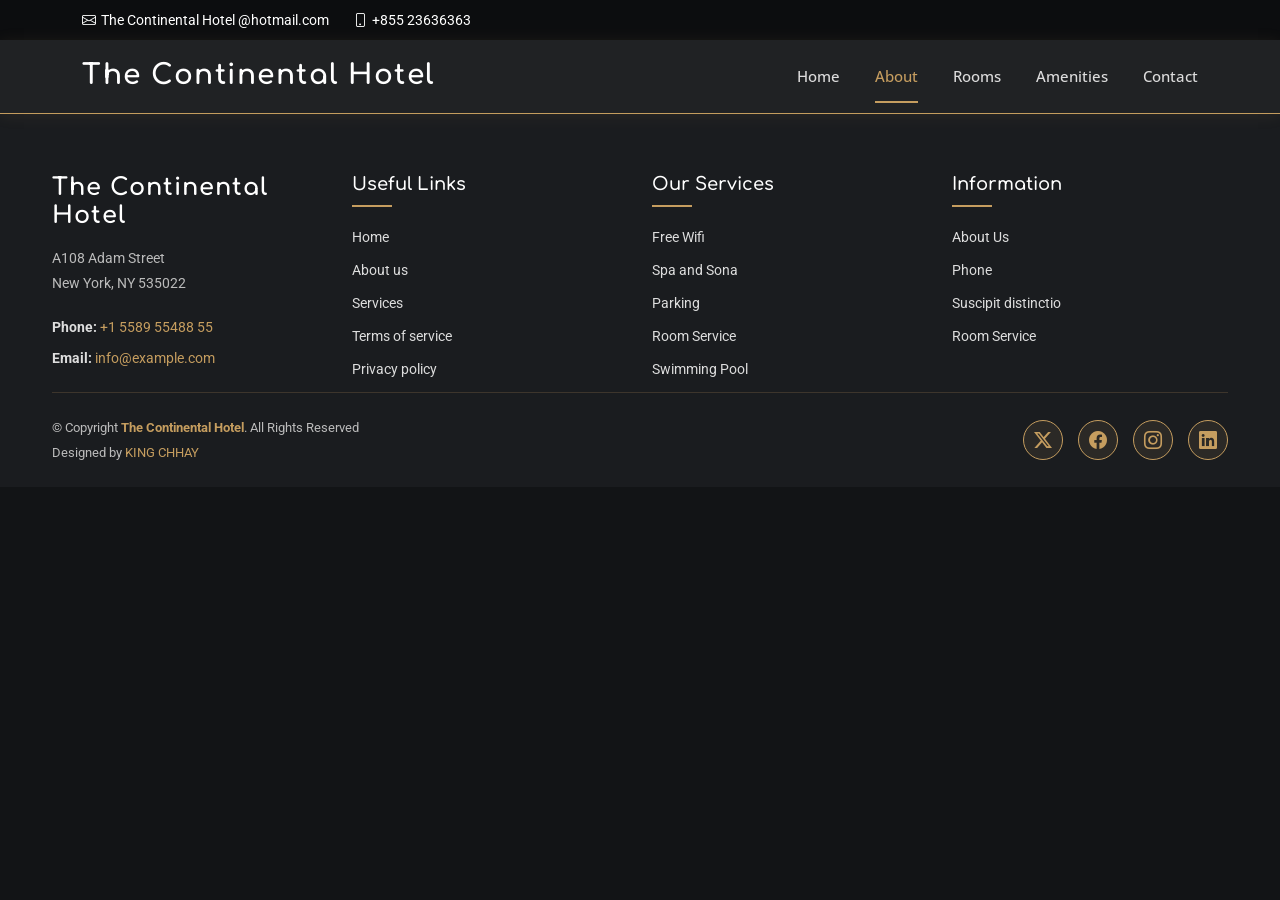
==== pages/About.html @ 171c1ce3 "Merge pull request #5 from MenghongLy/menghong homepage" ====
<!DOCTYPE html>
<html lang="en">
<head>
    <meta charset="UTF-8">
    <meta name="viewport" content="width=device-width, initial-scale=1.0">
    <title>About Us</title>
    <link rel="stylesheet" href="../assets/css/style.css">
    <link rel="stylesheet" href="../assets/bootstrap/css/bootstrap.css">
    <link rel="stylesheet" href="assets/bootstrap/css/bootstrap.css">
    <link rel="stylesheet" href="../assets/css/navbar.css">
    <link rel="stylesheet" href="https://cdn.jsdelivr.net/npm/bootstrap-icons@1.11.0/font/bootstrap-icons.css">
    <link rel="stylesheet" href="chrome-extension://b9320cb4-3119-4d77-bf0e-43c41239dc2c/app/content-style.css">
    <link href="assets/img/apple-touch-icon.png" rel="apple-touch-icon">
    <link href="https://fonts.googleapis.com" rel="preconnect">
    <link href="https://fonts.gstatic.com" rel="preconnect" crossorigin="">
    <link href="https://fonts.googleapis.com/css2?family=Roboto:ital,wght@0,100;0,300;0,400;0,500;0,700;0,900;1,100;1,300;1,400;1,500;1,700;1,900&amp;family=Open+Sans:ital,wght@0,300;0,400;0,500;0,600;0,700;0,800;1,300;1,400;1,500;1,600;1,700;1,800&amp;family=Comfortaa:wght@300;400;500;600;700&amp;display=swap" rel="stylesheet">
</head>
</head>
<header id="header" class="header sticky-top">

    <div class="topbar d-flex align-items-center dark-background">
      <div class="container d-flex justify-content-center justify-content-md-between">
        <div class="contact-info d-flex align-items-center">
          <i class="bi bi-envelope d-flex align-items-center"><a href="mailto:contact@example.com">The Continental Hotel @hotmail.com</a></i>
          <i class="bi bi-phone d-flex align-items-center ms-4"><span>+855 23636363</span></i>
        </div>
      </div>
    </div>
    <div class="branding d-flex align-items-cente">
      <div class="container position-relative d-flex align-items-center justify-content-between">
        <a href="../index.html" class="logo d-flex align-items-center">
          <h1 class="sitename">The Continental Hotel</h1>
        </a>

        <nav id="navmenu" class="navmenu">
          <ul>
            <li><a href="../index.html">Home</a></li>
            <li><a href="about.html"class="active">About</a></li>
            <li><a href="rooms.html">Rooms</a></li>
            <li><a href="Amentites.html">Amenities</a></li>
            <li><a href="contact.html">Contact</a></li>
          </ul>
          <i class="mobile-nav-toggle d-xl-none bi bi-list"></i>
        </nav>

      </div>

    </div>

  </header>
<body>
 
</body>
 <footer class="footer">
    <div class="container">
      <div class="row g-4">
        <!-- Company Info -->
        <div class="col-12 col-md-6 col-lg-3 footer-section footer-about">
          <h3 class="footer-logo">The Continental Hotel</h3>
          <p class="footer-address">A108 Adam Street<br>New York, NY 535022</p>
          <div class="footer-contact">
            <p><strong>Phone:</strong> <a href="tel:+15589554888">+1 5589 55488 55</a></p>
            <p><strong>Email:</strong> <a href="mailto:info@example.com">info@example.com</a></p>
          </div>
        </div>

        <!-- Useful Links -->
        <div class="col-12 col-md-6 col-lg-3 footer-section">
          <h4 class="footer-title">Useful Links</h4>
          <ul class="footer-links">
            <li><a href="index.html">Home</a></li>
            <li><a href="pages/About.html">About us</a></li>
            <li><a href="pages/Amentites.html">Services</a></li>
            <li><a href="#">Terms of service</a></li>
            <li><a href="#">Privacy policy</a></li>
          </ul>
        </div>

        <!-- Our Services -->
        <div class="col-12 col-md-6 col-lg-3 footer-section">
          <h4 class="footer-title">Our Services</h4>
          <ul class="footer-links">
            <li><a href="#">Free Wifi</a></li>
            <li><a href="#">Spa and Sona</a></li>
            <li><a href="#">Parking</a></li>
            <li><a href="#">Room Service</a></li>
            <li><a href="#">Swimming Pool</a></li>
          </ul>
        </div>

        <!-- Information -->
        <div class="col-12 col-md-6 col-lg-3 footer-section">
          <h4 class="footer-title">Information</h4>
          <ul class="footer-links">
            <li><a href="#">About Us</a></li>
            <li><a href="#">Phone</a></li>
            <li><a href="#">Suscipit distinctio</a></li>
            <li><a href="#">Room Service</a></li>
          </ul>
        </div>
      </div>

      <!-- Footer Bottom -->
      <div class="footer-bottom">
        <div class="footer-copyright">
          <p>&copy; Copyright <strong>The Continental Hotel</strong>. All Rights Reserved</p>
          <p>Designed by <span class="designer">KING CHHAY</span></p>
        </div>
        <div class="footer-socials">
          <a href="#" class="social-icon" title="Twitter"><i class="bi bi-twitter-x"></i></a>
          <a href="#" class="social-icon" title="Facebook"><i class="bi bi-facebook"></i></a>
          <a href="#" class="social-icon" title="Instagram"><i class="bi bi-instagram"></i></a>
          <a href="#" class="social-icon" title="LinkedIn"><i class="bi bi-linkedin"></i></a>
        </div>
      </div>
    </div>
  </footer>
    <script src="../assets/bootstrap/js/bootstrap.bundle.min.js" integrity="sha384-FKyoEForCGlyvwx9Hj09JcYn3nv7wiPVlz7YYwJrWVcXK/BmnVDxM+D2scQbITxI" crossorigin="anonymous"></script>
</html>
---- assets/css/style.css ----
*{
    margin: 0;
    padding: 0;
}

:root {
  --default-font: "Roboto",  system-ui, -apple-system, "Segoe UI", Roboto, "Helvetica Neue", Arial, "Noto Sans", "Liberation Sans", sans-serif, "Apple Color Emoji", "Segoe UI Emoji", "Segoe UI Symbol", "Noto Color Emoji";
  --heading-font: "Comfortaa",  sans-serif;
  --nav-font: "Open Sans",  sans-serif;
}

:root { 
  --background-color: #121416; /* Background color for the entire website, including individual sections */
  --default-color: #dddddd; /* Default color used for the majority of the text content across the entire website */
  --heading-color: #ffffff; /* Color for headings, subheadings and title throughout the website */
  --accent-color: #c59d5f; /* Accent color that represents your brand on the website. It's used for buttons, links, and other elements that need to stand out */
  --surface-color: #222426; /* The surface color is used as a background of boxed elements within sections, such as cards, icon boxes, or other elements that require a visual separation from the global background. */
  --contrast-color: #ffffff; /* Contrast color for text, ensuring readability against backgrounds of accent, heading, or default colors. */
}

:root {
  --nav-color: #dddddd;  /* The default color of the main navmenu links */
  --nav-hover-color: #c59d5f; /* Applied to main navmenu links when they are hovered over or active */
  --nav-mobile-background-color: #292e32; /* Used as the background color for mobile navigation menu */
  --nav-dropdown-background-color: #292e32; /* Used as the background color for dropdown items that appear when hovering over primary navigation items */
  --nav-dropdown-color: #dddddd; /* Used for navigation links of the dropdown items in the navigation menu. */
  --nav-dropdown-hover-color: #c59d5f; /* Similar to --nav-hover-color, this color is applied to dropdown navigation links when they are hovered over. */
}

/* Color Presets - These classes override global colors when applied to any section or element, providing reuse of the sam color scheme. */

.light-background {
  --background-color: #191b1e;
  --surface-color: #40484e;
}

.dark-background {
  --background-color: #0c0d0f;
  --default-color: #ffffff;
  --heading-color: #ffffff;
  --surface-color: #222427;
  --contrast-color: #ffffff;
}
body {
  color: var(--default-color);
  background-color: var(--background-color);
  font-family: var(--default-font);
}

a {
  color: var(--accent-color);
  text-decoration: none;
  transition: 0.3s;
}

a:hover {
  color: color-mix(in srgb, var(--accent-color), transparent 25%);
  text-decoration: none;
}

h1,
h2,
h3,
h4,
h5,
h6 {
  color: var(--heading-color);
  font-family: var(--heading-font);
}

.header {
  --background-color: #202224;
  --heading-color: #ffffff;
  color: var(--default-color);
  transition: all 0.5s;
  z-index: 997;
  background-color: var(--background-color);
}
.header .topbar {
  background-color: var(--background-color);
  height: 40px;
  padding: 0;
  font-size: 14px;
  transition: all 0.5s;
}
.header .topbar .contact-info i {
  font-style: normal;
  color: var(--contrast-color);
}
.header .topbar .contact-info i a,
.header .topbar .contact-info i span {
  padding-left: 5px;
  color: var(--contrast-color);
}


/* ========== HERO SECTION ========== */
.hero-section {
  position: relative;
  height: 600px;
  display: flex;
  align-items: center;
  justify-content: center;
  text-align: center;
  color: white;
  overflow: hidden;
  padding: 60px 20px;
}

.hero-video {
  position: absolute;
  top: 0;
  left: 0;
  width: 100%;
  height: 100%;
  object-fit: cover;
  z-index: 0;
}

.hero-overlay {
  position: absolute;
  top: 0;
  left: 0;
  right: 0;
  bottom: 0;
  background: rgba(18, 20, 22, 0.5);
  z-index: 1;
}

.hero-content {
  position: relative;
  z-index: 2;
  max-width: 700px;
  width: 100%;
  animation: fadeInUp 1s ease-out;
}

.hero-title {
  font-size: 72px;
  font-weight: 700;
  margin-bottom: 20px;
  letter-spacing: 2px;
  font-family: var(--heading-font);
  color: var(--heading-color);
  text-shadow: 2px 2px 8px rgba(0, 0, 0, 0.5);
  line-height: 1.1;
}

.hero-subtitle {
  font-size: 18px;
  margin-bottom: 40px;
  line-height: 1.6;
  color: #dddddd;
  text-shadow: 1px 1px 4px rgba(0, 0, 0, 0.5);
  padding: 0 10px;
}

.hero-buttons {
  display: flex;
  gap: 20px;
  justify-content: center;
  flex-wrap: wrap;
}

.btn {
  display: inline-block;
  padding: 15px 40px;
  font-size: 16px;
  font-weight: 600;
  text-decoration: none;
  border-radius: 50px;
  transition: all 0.3s ease;
  cursor: pointer;
  text-transform: uppercase;
  letter-spacing: 1px;
}

.btn-gold {
  background-color: var(--accent-color);
  border: 2px solid var(--accent-color) !important;
  color: var(--nav-color)!important;
  border-color: var(--accent-color);
}

.btn-gold:hover {
  background-color: #d4a76f;
  border-color: #d4a76f;
  transform: translateY(-3px);
  box-shadow: 0 5px 20px rgba(197, 157, 95, 0.4);
}

.btn-outline {
  background-color: transparent;
  color: var(--nav-color)!important;
  border: 2px solid var(--accent-color) !important;
  border-color: var(--heading-color);
}

.btn-outline:hover {
  background-color: var(--heading-color);
  color: var(--background-color);
  transform: translateY(-3px);
  box-shadow: 0 5px 20px rgba(255, 255, 255, 0.2);
}

/* ========== BOOKING SECTION ========== */
.booking-section {
  background-color: transparent;
  padding: 60px 20px;
  margin-top: -50px;
  position: relative;
  z-index: 10;
}

.booking-form {
  background: rgba(33, 37, 41, 0.5);
  backdrop-filter: blur(10px);
  -webkit-backdrop-filter: blur(10px);
  padding: 35px;
  border-radius: 12px;
  border: 1px solid rgba(197, 157, 95, 0.3);
  box-shadow: 0 8px 32px rgba(0, 0, 0, 0.4), inset 0 1px 1px rgba(255, 255, 255, 0.1);
  animation: slideUp 0.6s ease-out;
  transition: all 0.3s ease;
}

.booking-form:hover {
  border-color: rgba(197, 157, 95, 0.6);
  box-shadow: 0 12px 40px rgba(197, 157, 95, 0.2), inset 0 1px 1px rgba(255, 255, 255, 0.15);
  transform: translateY(-2px);
}

.form-group {
  display: flex;
  flex-direction: column;
  position: relative;
}

.form-group label {
  color: var(--heading-color);
  font-weight: 600;
  margin-bottom: 8px;
  font-size: 12px;
  text-transform: uppercase;
  letter-spacing: 0.5px;
  opacity: 0.9;
  transition: all 0.3s ease;
}

.form-group:focus-within label {
  color: var(--accent-color);
  opacity: 1;
}

.form-control {
  background-color: rgba(30, 33, 38, 0.6);
  backdrop-filter: blur(5px);
  -webkit-backdrop-filter: blur(5px);
  border: 1.5px solid rgba(197, 157, 95, 0.2);
  color: var(--default-color);
  padding: 12px 15px;
  border-radius: 6px;
  font-family: var(--default-font);
  font-size: 14px;
  transition: all 0.3s ease;
}

.form-control:hover {
  border-color: rgba(197, 157, 95, 0.4);
}

.form-control:focus {
  background-color: rgba(30, 33, 38, 0.95);
  border-color: var(--accent-color);
  color: var(--default-color);
  box-shadow: 0 0 15px rgba(197, 157, 95, 0.4), inset 0 0 8px rgba(197, 157, 95, 0.1);
  outline: none;
  transform: translateY(-2px);
}

.form-control::placeholder {
  color: rgba(136, 136, 136, 0.6);
  transition: color 0.3s ease;
}

.form-control:focus::placeholder {
  color: rgba(136, 136, 136, 0.3);
}

.btn-search {
  background: linear-gradient(135deg, var(--accent-color) 0%, #d4a76f 100%);
  color: var(--background-color);
  border: 2px solid var(--accent-color);
  padding: 12px 32px;
  min-width: 120px;
  font-weight: 600;
  font-size: 14px;
  transition: all 0.3s ease;
  box-shadow: 0 4px 15px rgba(197, 157, 95, 0.3);
  text-transform: uppercase;
  letter-spacing: 1px;
}

.btn-search:hover {
  background: linear-gradient(135deg, #d4a76f 0%, var(--accent-color) 100%);
  border-color: #d4a76f;
  transform: translateY(-3px);
  box-shadow: 0 6px 25px rgba(197, 157, 95, 0.5);
}

.btn-search:active {
  transform: translateY(-1px);
  box-shadow: 0 2px 10px rgba(197, 157, 95, 0.3);
}


/* ========== ABOUT HOME SECTION ========== */
.about-home {
  padding: 80px 20px;
  background: linear-gradient(135deg, rgba(33, 37, 41, 0.5) 0%, rgba(18, 20, 22, 0.3) 100%);
  border-top: 1px solid rgba(197, 157, 95, 0.2);
  border-bottom: 1px solid rgba(197, 157, 95, 0.2);
}

.about-home .container {
  max-width: 1200px;
}

/* Content Wrapper */
.content-wrapper {
  animation: fadeInUp 0.8s ease-out;
}

/* Section Badge */
.section-badge {
  display: inline-flex;
  align-items: center;
  gap: 10px;
  padding: 12px 20px;
  background: rgba(197, 157, 95, 0.1);
  border: 1px solid rgba(197, 157, 95, 0.3);
  border-radius: 25px;
  color: var(--accent-color);
  font-size: 14px;
  font-weight: 600;
  text-transform: uppercase;
  letter-spacing: 1px;
  margin-bottom: 20px;
  transition: all 0.3s ease;
}

.section-badge:hover {
  background: rgba(197, 157, 95, 0.15);
  border-color: rgba(197, 157, 95, 0.6);
}

.section-badge i {
  font-size: 16px;
}

/* Heading */
.about-home h2 {
  font-size: 48px;
  font-weight: 700;
  line-height: 1.2;
  margin-bottom: 30px;
  letter-spacing: -1px;
}

.about-home > .container > .row > div:first-child p {
  font-size: 16px;
  line-height: 1.8;
  color: var(--default-color);
  margin-bottom: 40px;
  opacity: 0.95;
}

/* Highlight Stats */
.highlight-stats {
  display: flex;
  gap: 30px;
  margin-bottom: 40px;
  flex-wrap: wrap;
}

.stat-item {
  text-align: center;
  padding: 20px;
  border-right: 2px solid rgba(197, 157, 95, 0.2);
  transition: all 0.3s ease;
}

.stat-item:last-child {
  border-right: none;
}

.stat-item:hover {
  transform: translateY(-5px);
  color: var(--accent-color);
}

.stat-number {
  font-size: 36px;
  font-weight: 700;
  color: var(--accent-color);
  display: block;
  margin-bottom: 8px;
  font-family: var(--heading-font);
}

.stat-label {
  font-size: 14px;
  color: var(--default-color);
  text-transform: uppercase;
  letter-spacing: 0.5px;
  opacity: 0.8;
}

/* Amenities List */
.amenities-list {
  display: flex;
  flex-wrap: wrap;
  gap: 15px;
  margin-bottom: 40px;
}

.amenity-tag {
  display: flex;
  align-items: center;
  gap: 10px;
  padding: 12px 18px;
  background: rgba(197, 157, 95, 0.08);
  border: 1px solid rgba(197, 157, 95, 0.25);
  border-radius: 8px;
  font-size: 14px;
  font-weight: 500;
  color: var(--default-color);
  transition: all 0.3s ease;
}

.amenity-tag:hover {
  background: rgba(197, 157, 95, 0.15);
  border-color: rgba(197, 157, 95, 0.5);
  transform: translateX(5px);
}

.amenity-tag i {
  font-size: 18px;
  color: var(--accent-color);
}

/* CTA Group */
.cta-group {
  display: flex;
  gap: 20px;
  flex-wrap: wrap;
}

.btn-primary,
.btn-outline {
  display: inline-flex;
  align-items: center;
  gap: 10px;
  padding: 14px 36px;
  font-size: 15px;
  font-weight: 600;
  text-transform: uppercase;
  letter-spacing: 1px;
  border-radius: 6px;
  transition: all 0.3s ease;
  text-decoration: none;
  cursor: pointer;
  border: 2px solid transparent;
}

.btn-primary {
  background-color: var(--accent-color);
  color: var(--background-color);
  border-color: var(--accent-color);
}

.btn-primary:hover {
  background-color: #d4a76f;
  border-color: #d4a76f;
  transform: translateY(-3px);
  box-shadow: 0 8px 25px rgba(197, 157, 95, 0.3);
}

.btn-primary span {
  display: flex;
  align-items: center;
  gap: 8px;
}

.btn-outline {
  background-color: transparent;
  color: var(--accent-color);
  border-color: var(--accent-color);
}

.btn-outline:hover {
  background-color: var(--accent-color);
  color: var(--background-color);
  transform: translateY(-3px);
  box-shadow: 0 8px 25px rgba(197, 157, 95, 0.3);
}

/* Visual Section */
.visual-section {
  position: relative;
  display: flex;
  flex-direction: column;
  gap: 30px;
  animation: fadeInUp 0.8s ease-out 0.2s both;
}

/* Main Image Container */
.main-image-container {
  position: relative;
  overflow: hidden;
  border-radius: 12px;
  aspect-ratio: 4 / 3;
  border: 2px solid rgba(197, 157, 95, 0.2);
  transition: all 0.3s ease;
}

.main-image-container:hover {
  border-color: rgba(197, 157, 95, 0.5);
  box-shadow: 0 15px 40px rgba(197, 157, 95, 0.15);
}

.main-image {
  width: 100%;
  height: 100%;
  object-fit: cover;
  transition: transform 0.4s ease;
}

.main-image-container:hover .main-image {
  transform: scale(1.08);
}

/* Image Overlay Content */
.image-overlay-content {
  position: absolute;
  bottom: 0;
  left: 0;
  right: 0;
  padding: 30px;
  background: linear-gradient(180deg, transparent 0%, rgba(18, 20, 22, 0.85) 50%, rgba(18, 20, 22, 0.95) 100%);
  z-index: 10;
  transition: all 0.3s ease;
}

/* Award Badge */
.award-badge {
  display: flex;
  align-items: center;
  gap: 15px;
  background: rgba(197, 157, 95, 0.15);
  padding: 15px 20px;
  border-radius: 8px;
  border: 1px solid rgba(197, 157, 95, 0.3);
  border-left: 4px solid var(--accent-color);
}

.award-icon {
  font-size: 32px;
  color: var(--accent-color);
}

.award-text {
  display: flex;
  flex-direction: column;
  gap: 4px;
}

.award-title {
  font-weight: 700;
  color: var(--heading-color);
  font-size: 14px;
  text-transform: uppercase;
  letter-spacing: 0.5px;
}

.award-year {
  font-size: 12px;
  color: var(--default-color);
  opacity: 0.8;
}

/* Secondary Images */
.secondary-images {
  display: grid;
  grid-template-columns: 1fr 1fr;
  gap: 20px;
}

.secondary-image {
  position: relative;
  overflow: hidden;
  border-radius: 8px;
  aspect-ratio: 1;
  border: 1px solid rgba(197, 157, 95, 0.15);
  transition: all 0.3s ease;
}

.secondary-image:hover {
  border-color: rgba(197, 157, 95, 0.4);
  box-shadow: 0 10px 30px rgba(197, 157, 95, 0.1);
}

.secondary-image img {
  width: 100%;
  height: 100%;
  object-fit: cover;
  transition: transform 0.3s ease;
}

.secondary-image:hover img {
  transform: scale(1.1);
}

/* Floating Experience Box */
.floating-experience {
  position: absolute;
  bottom: -80px;
  right:150px;
  background: rgba(34, 36, 38, 0.95);
  backdrop-filter: blur(10px);
  -webkit-backdrop-filter: blur(10px);
  padding: 25px;
  border-radius: 12px;
  border: 1px solid rgba(197, 157, 95, 0.3);
  border-left: 4px solid var(--accent-color);
  max-width: 280px;
  box-shadow: 0 15px 40px rgba(0, 0, 0, 0.4);
  animation: floatingBox 3s ease-in-out infinite;
  z-index: 20;
}

.experience-content h4 {
  font-size: 16px;
  font-weight: 700;
  color: var(--heading-color);
  margin-bottom: 8px;
  line-height: 1.3;
}

.experience-content p {
  font-size: 13px;
  color: var(--default-color);
  margin-bottom: 12px;
  opacity: 0.85;
  line-height: 1.5;
}

/* Rating Stars */
.rating-stars {
  display: flex;
  gap: 5px;
}

.rating-stars i {
  font-size: 16px;
  color: var(--accent-color);
}

/* Responsive Styles */
@media (max-width: 1200px) {
  .hero-title {
    font-size: 56px;
  }
  
  .hero-subtitle {
    font-size: 16px;
  }
  
  .btn {
    padding: 12px 30px;
    font-size: 14px;
  }

  .booking-form {
    padding: 25px;
  }
}

@media (max-width: 992px) {
  .hero-section {
    height: 500px;
    padding: 40px 20px;
  }

  .hero-title {
    font-size: 48px;
    margin-bottom: 15px;
  }

  .hero-subtitle {
    font-size: 15px;
    margin-bottom: 30px;
  }

  .hero-buttons {
    gap: 15px;
  }

  .btn {
    padding: 11px 25px;
    font-size: 13px;
  }

  .booking-form {
    padding: 20px;
    margin-top: -40px;
  }

  .form-control {
    padding: 10px 12px;
    font-size: 13px;
  }

  .btn-search {
    padding: 10px 24px;
    font-size: 13px;
  }
}

@media (max-width: 768px) {
  .hero-section {
    height: auto;
    min-height: 400px;
    padding: 40px 16px;
  }

  .hero-content {
    max-width: 100%;
  }

  .hero-title {
    font-size: 36px;
    margin-bottom: 12px;
    letter-spacing: 1px;
  }

  .hero-subtitle {
    font-size: 14px;
    margin-bottom: 25px;
    padding: 0;
  }

  .hero-buttons {
    gap: 12px;
    margin-bottom: 30px;
  }

  .btn {
    padding: 10px 20px;
    font-size: 12px;
    border-radius: 6px;
  }

  .booking-form {
    padding: 15px;
    margin-top: -30px;
    gap: 12px !important;
  }

  .form-group label {
    font-size: 11px;
    margin-bottom: 6px;
  }

  .form-control {
    padding: 8px 10px;
    font-size: 12px;
  }

  .btn-search {
    padding: 8px 16px;
    font-size: 12px;
  }

  .about-home {
    padding: 60px 20px;
  }

  .about-home h2 {
    font-size: 36px;
  }

  .highlight-stats {
    flex-direction: column;
    gap: 20px;
  }

  .stat-item {
    border-right: none;
    border-bottom: 2px solid rgba(197, 157, 95, 0.2);
    padding-bottom: 20px;
  }

  .stat-item:last-child {
    border-bottom: none;
  }

  .amenities-list {
    gap: 12px;
  }

  .amenity-tag {
    flex: 1;
    min-width: 150px;
    justify-content: center;
  }

  .cta-group {
    flex-direction: column;
  }

  .btn-primary,
  .btn-outline {
    width: 100%;
    justify-content: center;
  }

  .secondary-images {
    grid-template-columns: 1fr;
  }

  .floating-experience {
    position: static;
    max-width: 100%;
    margin-top: 20px;
  }
}

@media (max-width: 576px) {
  .hero-section {
    min-height: 350px;
    padding: 30px 12px;
  }

  .hero-title {
    font-size: 28px;
    margin-bottom: 10px;
    letter-spacing: 0.5px;
  }

  .hero-subtitle {
    font-size: 13px;
    margin-bottom: 20px;
    line-height: 1.5;
  }

  .hero-buttons {
    flex-direction: column;
    gap: 10px;
    margin-bottom: 20px;
  }

  .btn {
    width: 100%;
    padding: 10px 16px;
    font-size: 11px;
  }

  .booking-form {
    padding: 12px;
    margin-top: -25px;
    gap: 10px !important;
  }

  .form-group label {
    font-size: 10px;
  }

  .form-control {
    padding: 7px 8px;
    font-size: 11px;
  }

  .btn-search {
    padding: 7px 12px;
    font-size: 11px;
  }

  .about-home h2 {
    font-size: 28px;
    margin-bottom: 20px;
  }

  .stat-number {
    font-size: 28px;
  }

  .stat-label {
    font-size: 12px;
  }

  .amenities-list {
    flex-direction: column;
  }

  .amenity-tag {
    width: 100%;
  }
}

/* ========== ROOMS SHOWCASE SECTION ========== */
.rooms-showcase {
  padding: 80px 20px;
  background: linear-gradient(135deg, rgba(33, 37, 41, 0.3) 0%, rgba(18, 20, 22, 0.2) 100%);
  border-top: 1px solid rgba(197, 157, 95, 0.2);
  position: relative;
}


/* Section Title */
.section-title {
  text-align: center;
  margin-bottom: 60px;
  animation: fadeInUp 0.8s ease-out;
  display: flex;
  flex-direction: column;
  align-items: center;
}

.section-title h2 {
  font-size: 52px;
  font-weight: 700;
  margin-bottom: 15px;
  letter-spacing: -1px;
  color: var(--heading-color);
  position: relative;
  padding-bottom: 20px;
}

.section-title h2::after {
  content: '';
  position: absolute;
  bottom: 0;
  left: 50%;
  transform: translateX(-50%);
  width: 60px;
  height: 4px;
  background: linear-gradient(90deg, transparent 0%, var(--accent-color) 50%, transparent 100%);
  border-radius: 2px;
}

.section-title p {
  font-size: 16px;
  color: var(--default-color);
  opacity: 0.85;
  max-width: 500px;
  margin: 0 auto;
}

/* Featured Suite Container */
.featured-suite-container {
  background: rgba(34, 36, 38, 0.6);
  border: 1px solid rgba(197, 157, 95, 0.2);
  border-radius: 12px;
  overflow: hidden;
  transition: all 0.4s ease;
  box-shadow: 0 10px 40px rgba(0, 0, 0, 0.3);
}

.featured-suite-container:hover {
  border-color: rgba(197, 157, 95, 0.5);
  box-shadow: 0 20px 60px rgba(197, 157, 95, 0.2);
  transform: translateY(-8px);
}

/* Suite Header */
.suite-header {
  padding: 25px;
  background: linear-gradient(135deg, rgba(197, 157, 95, 0.08) 0%, transparent 100%);
  border-bottom: 1px solid rgba(197, 157, 95, 0.15);
}

.suite-category {
  display: inline-block;
  margin-bottom: 10px;
}

.category-pill {
  display: inline-block;
  padding: 6px 14px;
  background: rgba(197, 157, 95, 0.15);
  border: 1px solid rgba(197, 157, 95, 0.4);
  border-radius: 20px;
  color: var(--accent-color);
  font-size: 12px;
  font-weight: 600;
  text-transform: uppercase;
  letter-spacing: 0.5px;
}

.suite-title h3 {
  font-size: 28px;
  font-weight: 700;
  color: var(--heading-color);
  margin-bottom: 8px;
}

.suite-location {
  display: flex;
  align-items: center;
  gap: 8px;
  color: var(--accent-color);
  font-size: 14px;
  font-weight: 500;
}

.suite-location i {
  font-size: 16px;
}

/* Suite Image Wrapper */
.suite-image-wrapper {
  position: relative;
  overflow: hidden;
  height: 350px;
}

.suite-image-wrapper img {
  width: 100%;
  height: 100%;
  object-fit: cover;
  transition: transform 0.4s ease;
}

.featured-suite-container:hover .suite-image-wrapper img {
  transform: scale(1.08);
}

.suite-overlay {
  position: absolute;
  bottom: 0;
  left: 0;
  right: 0;
  padding: 20px;
  background: linear-gradient(180deg, transparent 0%, rgba(18, 20, 22, 0.95) 100%);
  z-index: 10;
}

.suite-specs-row {
  display: flex;
  gap: 15px;
  flex-wrap: wrap;
}

.spec-badge {
  display: flex;
  align-items: center;
  gap: 6px;
  padding: 8px 14px;
  background: rgba(197, 157, 95, 0.12);
  border: 1px solid rgba(197, 157, 95, 0.3);
  border-radius: 6px;
  color: var(--accent-color);
  font-size: 13px;
  font-weight: 600;
}

.spec-badge i {
  font-size: 16px;
}


.suite-description {
  color: var(--default-color);
  text-align: center;
  line-height: 1.8;
  margin-bottom: 20px;
  font-size: 14px;
  opacity: 0.9;
}

.suite-highlights {
  display: flex;
  justify-content: center;
  gap: 20px;
  margin-bottom: 25px;
  flex-wrap: wrap;
}

.highlight-item {
  display: flex;
  align-items: center;
  gap: 8px;
  color: var(--accent-color);
  font-size: 14px;
  font-weight: 500;
}

.highlight-item i {
  font-size: 18px;
}

/* Suite Booking */
.suite-booking {
  display: flex;
  align-items: center;
  gap: 20px;
  justify-content:space-around;
  padding-top: 10px;
  padding-bottom: 10px;
  border-top: 1px solid rgba(197, 157, 95, 0.15);
}

.pricing-info {
  display: flex;
  align-items: baseline;
  gap: 5px;
}

.rate {
  font-size: 32px;
  font-weight: 700;
  color: var(--accent-color);
}

.period {
  font-size: 14px;
  color: var(--default-color);
  opacity: 0.8;
}

.reserve-btn {
  display: inline-block;
  padding: 12px 32px;
  background: linear-gradient(135deg, var(--accent-color) 0%, #d4a76f 100%);
  color: var(--background-color);
  text-decoration: none;
  border-radius: 6px;
  font-weight: 600;
  font-size: 14px;
  text-transform: uppercase;
  letter-spacing: 0.5px;
  transition: all 0.3s ease;
  cursor: pointer;
  border: none;
}

.reserve-btn:hover {
  background: linear-gradient(135deg, #d4a76f 0%, var(--accent-color) 100%);
  transform: translateY(-3px);
  box-shadow: 0 8px 25px rgba(197, 157, 95, 0.3);
}

/* Room Selection Grid */
.room-selection-grid {
  display: grid;
  grid-template-columns: 1fr 1fr;
  gap: 20px;
}

.selection-item {
  display: flex;
  flex-direction: column;
  background: rgba(34, 36, 38, 0.6);
  border: 1px solid rgba(197, 157, 95, 0.15);
  border-radius: 8px;
  overflow: hidden;
  transition: all 0.3s ease;
  height: 100%;
}

.selection-item:hover {
  border-color: rgba(197, 157, 95, 0.4);
  background: rgba(34, 36, 38, 0.8);
  transform: translateY(-8px);
  box-shadow: 0 12px 30px rgba(197, 157, 95, 0.15);
}

.item-image {
  position: relative;
  width: 100%;
  height: 200px;
  overflow: hidden;
}

.item-image img {
  width: 100%;
  height: 100%;
  object-fit: cover;
  transition: transform 0.3s ease;
}

.selection-item:hover .item-image img {
  transform: scale(1.1);
}

.price-overlay {
  position: absolute;
  top: 10px;
  right: 10px;
  background: var(--accent-color);
  color: var(--background-color);
  padding: 6px 14px;
  border-radius: 6px;
  font-weight: 700;
  font-size: 15px;
  z-index: 10;
  box-shadow: 0 4px 12px rgba(197, 157, 95, 0.3);
}

.item-details {
  padding: 18px;
  display: flex;
  flex-direction: column;
  justify-content: space-between;
  flex-grow: 1;
}

.item-details h5 {
  font-size: 16px;
  font-weight: 700;
  color: var(--heading-color);
  margin-bottom: 12px;
}

.room-features {
  display: flex;
  gap: 12px;
  margin-bottom: 14px;
  flex-wrap: wrap;
}

.room-features span {
  display: flex;
  align-items: center;
  gap: 5px;
  font-size: 12px;
  color: var(--accent-color);
  opacity: 0.85;
}

.view-btn {
  display: inline-block;
  padding: 8px 16px;
  background: rgba(197, 157, 95, 0.15);
  color: var(--accent-color);
  text-decoration: none;
  border-radius: 4px;
  font-size: 12px;
  font-weight: 600;
  text-transform: uppercase;
  text-align: center;
  transition: all 0.3s ease;
  border: 1px solid rgba(197, 157, 95, 0.3);
  width: fit-content;
}

.view-btn:hover {
  background: var(--accent-color);
  color: var(--background-color);
  border-color: var(--accent-color);
}

/* Responsive Rooms Showcase */
@media (max-width: 1200px) {
  .rooms-showcase {
    padding: 60px 20px;
  }

  .section-title h2 {
    font-size: 42px;
  }

  .suite-title h3 {
    font-size: 24px;
  }

  .suite-image-wrapper {
    height: 300px;
  }
}

@media (max-width: 992px) {
  .section-title {
    margin-bottom: 40px;
  }

  .section-title h2 {
    font-size: 36px;
  }

  .suite-header {
    padding: 20px;
  }

  .suite-title h3 {
    font-size: 22px;
    margin-bottom: 5px;
  }

  .suite-info {
    padding: 20px;
  }

  .suite-booking {
    gap: 15px;
  }

  .rate {
    font-size: 28px;
  }

  .reserve-btn {
    padding: 10px 24px;
    font-size: 13px;
  }

  .room-selection-grid {
    gap: 15px;
    grid-template-columns: 1fr 1fr;
  }

  .selection-item {
    display: flex;
    flex-direction: column;
  }

  .item-image {
    height: 160px;
  }

  .item-details {
    padding: 12px;
  }

  .item-details h5 {
    font-size: 14px;
    margin-bottom: 8px;
  }

  .overview-image {
    height: 180px;
  }

  .overview-content h6 {
    font-size: 14px;
  }

  .starting-price {
    font-size: 16px;
  }
}

@media (max-width: 768px) {
  .rooms-showcase {
    padding: 50px 16px;
  }

  .section-title {
    margin-bottom: 35px;
  }

  .section-title h2 {
    font-size: 28px;
    margin-bottom: 12px;
  }

  .section-title p {
    font-size: 14px;
  }

  .featured-suite-container {
    border-radius: 8px;
  }

  .suite-header {
    padding: 18px;
  }

  .suite-title h3 {
    font-size: 20px;
  }

  .suite-image-wrapper {
    height: 250px;
  }

  .suite-info {
    padding: 18px;
  }

  .suite-highlights {
    gap: 15px;
    margin-bottom: 20px;
  }

  .suite-booking {
    flex-direction: column;
    gap: 12px;
    border-top: 1px solid rgba(197, 157, 95, 0.15);
    padding-top: 15px;
  }

  .pricing-info {
    width: 100%;
  }

  .reserve-btn {
    width: 100%;
    text-align: center;
  }

  .room-selection-grid {
    gap: 12px;
    grid-template-columns: 1fr;
  }

  .selection-item {
    display: flex;
    flex-direction: column;
  }

  .item-image {
    height: 180px;
  }

  .item-details {
    padding: 10px;
  }

  .item-details h5 {
    font-size: 13px;
    margin-bottom: 6px;
  }

  .room-features span {
    font-size: 11px;
  }

  .view-btn {
    padding: 6px 12px;
    font-size: 11px;
  }

  .accommodation-overview {
    margin-top: 40px;
  }

  .overview-image {
    height: 150px;
  }

  .overview-content {
    padding: 15px;
  }

  .overview-content h6 {
    font-size: 13px;
    margin-bottom: 8px;
  }

  .starting-price {
    font-size: 14px;
    margin-bottom: 10px;
  }

  .room-amenities {
    font-size: 16px;
  }

  .explore-rooms-btn {
    padding: 12px 30px;
    font-size: 12px;
  }
}

@media (max-width: 576px) {
  .rooms-showcase {
    padding: 40px 12px;
  }

  .section-title h2 {
    font-size: 24px;
  }

  .section-title p {
    font-size: 13px;
  }

  .suite-header {
    padding: 15px;
  }

  .category-pill {
    font-size: 11px;
    padding: 5px 10px;
  }

  .suite-title h3 {
    font-size: 18px;
    margin-bottom: 5px;
  }

  .suite-location {
    font-size: 12px;
  }

  .suite-image-wrapper {
    height: 200px;
  }

  .suite-specs-row {
    gap: 10px;
  }

  .spec-badge {
    padding: 6px 10px;
    font-size: 11px;
  }

  .suite-info {
    padding: 15px;
  }

  .suite-description {
    font-size: 13px;
    margin-bottom: 15px;
  }

  .suite-highlights {
    gap: 12px;
    margin-bottom: 15px;
  }

  .highlight-item {
    font-size: 12px;
  }

  .rate {
    font-size: 24px;
  }

  .period {
    font-size: 12px;
  }

  .reserve-btn {
    padding: 10px 20px;
    font-size: 12px;
  }

  .selection-item {
    grid-template-columns: 90px 1fr;
    gap: 8px;
  }

  .item-image {
    height: 90px;
  }

  .item-details h5 {
    font-size: 12px;
  }

  .overview-card {
    margin-bottom: 15px;
  }

  .overview-image {
    height: 120px;
  }

  .overview-content {
    padding: 12px;
  }

  .overview-content h6 {
    font-size: 12px;
  }

  .starting-price {
    font-size: 13px;
  }

  .room-amenities {
    font-size: 14px;
  }

  .offer-content {
    padding: 20px 15px;
  }

  .offer-icon {
    font-size: 36px;
    margin-bottom: 10px;
  }

  .offer-content h6 {
    font-size: 14px;
  }

  .offer-content p {
    font-size: 12px;
  }

  .offer-link {
    padding: 6px 16px;
    font-size: 10px;
  }

  .explore-rooms-btn {
    width: 100%;
    justify-content: center;
    padding: 12px 20px;
    font-size: 11px;
  }
}

@media (max-width: 1200px) {
  .about-home {
    padding: 60px 20px;
  }

  .about-home h2 {
    font-size: 36px;
  }

  .highlight-stats {
    flex-direction: column;
    gap: 20px;
  }

  .stat-item {
    border-right: none;
    border-bottom: 2px solid rgba(197, 157, 95, 0.2);
    padding-bottom: 20px;
  }

  .stat-item:last-child {
    border-bottom: none;
  }

  .amenities-list {
    gap: 12px;
  }

  .amenity-tag {
    flex: 1;
    min-width: 150px;
    justify-content: center;
  }

  .cta-group {
    flex-direction: column;
  }

  .btn-primary,
  .btn-outline {
    width: 100%;
    justify-content: center;
  }

  .secondary-images {
    grid-template-columns: 1fr;
  }

  .floating-experience {
    position: static;
    max-width: 100%;
    margin-top: 20px;
  }
}
---- assets/css/navbar.css ----
*{
    margin: 0;
    padding: 0;
}

:root {
  --default-font: "Roboto",  system-ui, -apple-system, "Segoe UI", Roboto, "Helvetica Neue", Arial, "Noto Sans", "Liberation Sans", sans-serif, "Apple Color Emoji", "Segoe UI Emoji", "Segoe UI Symbol", "Noto Color Emoji";
  --heading-font: "Comfortaa",  sans-serif;
  --nav-font: "Open Sans",  sans-serif;
}

:root { 
  --background-color: #121416; /* Background color for the entire website, including individual sections */
  --default-color: #dddddd; /* Default color used for the majority of the text content across the entire website */
  --heading-color: #ffffff; /* Color for headings, subheadings and title throughout the website */
  --accent-color: #c59d5f; /* Accent color that represents your brand on the website. It's used for buttons, links, and other elements that need to stand out */
  --surface-color: #222426; /* The surface color is used as a background of boxed elements within sections, such as cards, icon boxes, or other elements that require a visual separation from the global background. */
  --contrast-color: #ffffff; /* Contrast color for text, ensuring readability against backgrounds of accent, heading, or default colors. */
}

:root {
  --nav-color: #dddddd;  /* The default color of the main navmenu links */
  --nav-hover-color: #c59d5f; /* Applied to main navmenu links when they are hovered over or active */
  --nav-mobile-background-color: #292e32; /* Used as the background color for mobile navigation menu */
  --nav-dropdown-background-color: #292e32; /* Used as the background color for dropdown items that appear when hovering over primary navigation items */
  --nav-dropdown-color: #dddddd; /* Used for navigation links of the dropdown items in the navigation menu. */
  --nav-dropdown-hover-color: #c59d5f; /* Similar to --nav-hover-color, this color is applied to dropdown navigation links when they are hovered over. */
}

/* Color Presets - These classes override global colors when applied to any section or element, providing reuse of the sam color scheme. */

.light-background {
  --background-color: #191b1e;
  --surface-color: #40484e;
}

.dark-background {
  --background-color: #0c0d0f;
  --default-color: #ffffff;
  --heading-color: #ffffff;
  --surface-color: #222427;
  --contrast-color: #ffffff;
}
body {
  color: var(--default-color);
  background-color: var(--background-color);
  font-family: var(--default-font);
}

a {
  color: var(--accent-color);
  text-decoration: none;
  transition: 0.3s;
}

a:hover {
  color: color-mix(in srgb, var(--accent-color), transparent 25%);
  text-decoration: none;
}

h1,
h2,
h3,
h4,
h5,
h6 {
  color: var(--heading-color);
  font-family: var(--heading-font);
}

.header {
  --background-color: #202224;
  --heading-color: #ffffff;
  color: var(--default-color);
  transition: all 0.5s;
  z-index: 997;
  background-color: var(--background-color);
}
.header .topbar {
  background-color: var(--background-color);
  height: 40px;
  padding: 0;
  font-size: 14px;
  transition: all 0.5s;
}
.header .topbar .contact-info i {
  font-style: normal;
  color: var(--contrast-color);
}
.header .topbar .contact-info i a,
.header .topbar .contact-info i span {
  padding-left: 5px;
  color: var(--contrast-color);
}
/* ========== NAVBAR STYLING ========== */

.header {
  position: relative;
  z-index: 997;
}

/* Branding Section */
.branding {
  background-color: var(--background-color);
  padding: 15px 0;
  transition: all 0.3s ease;
  box-shadow: 0 2px 15px rgba(197, 157, 95, 0.1);
}

.branding .container {
  display: flex;
  align-items: center;
  justify-content: space-between;
  flex-wrap: wrap;
}

.logo {
  display: flex;
  align-items: center;
  text-decoration: none;
}

.sitename {
  font-size: 28px;
  font-weight: 700;
  color: var(--heading-color);
  margin: 0;
  letter-spacing: 1.5px;
  font-family: var(--heading-font);
  transition: color 0.3s ease;
}

.sitename:hover {
  color: var(--accent-color);
}
/* Navigation Menu */
.navmenu {
  position: relative;
}

.navmenu ul {
  margin: 0;
  padding: 0;
  list-style: none;
  display: flex;
  gap: 35px;
  align-items: center;
}

.navmenu ul li {
  position: relative;
}

.navmenu ul li a {
  display: block;
  color: var(--nav-color);
  text-decoration: none;
  font-family: var(--nav-font);
  font-size: 15px;
  font-weight: 500;
  padding: 10px 0;
  transition: all 0.3s ease;
  position: relative;
}

.navmenu ul li a::after {
  content: '';
  position: absolute;
  bottom: -5px;
  left: 0;
  width: 0;
  height: 2px;
  background-color: var(--accent-color);
  transition: width 0.3s ease;
}

.navmenu ul li a:hover::after,
.navmenu ul li a.active::after {
  width: 100%;
}

.navmenu ul li a:hover {
  color: var(--accent-color);
}

.navmenu ul li a.active {
  color: var(--accent-color);
}

/* Mobile Navigation Toggle */
.btn-offcanvas {
  background: transparent !important;
  border: none !important;
  padding: 0 !important;
  font-size: 28px;
  color: var(--accent-color);
  cursor: pointer;
  transition: all 0.3s ease;
  display: flex;
  align-items: center;
  justify-content: center;
}

.btn-offcanvas:hover {
  transform: scale(1.15);
  color: #d4a76f;
}

.btn-offcanvas:focus {
  box-shadow: none !important;
  outline: none;
}

/* Offcanvas Styling */
.offcanvas {
  background-color: var(--background-color) !important;
  z-index: 1050;
}

.offcanvas-header {
  background: linear-gradient(135deg, rgba(197, 157, 95, 0.1) 0%, rgba(197, 157, 95, 0.05) 100%);
  border-bottom: 1px solid rgba(197, 157, 95, 0.2);
  padding: 20px !important;
}

.offcanvas-title {
  color: var(--heading-color) !important;
  font-family: var(--heading-font);
  font-weight: 700;
  letter-spacing: 1px;
  font-size: 20px;
}

.btn-close {
  filter: invert(1) !important;
  opacity: 0.8 !important;
  transition: all 0.3s ease;
}

.btn-close:hover {
  opacity: 1 !important;
}

.offcanvas-body {
  padding: 20px 0 !important;
}

.navbar-nav {
  list-style: none;
  padding: 0;
  margin: 0;
}

.nav-item {
  position: relative;
  margin: 0;
}

.nav-link {
  color: var(--nav-color) !important;
  font-family: var(--nav-font);
  font-size: 16px;
  font-weight: 500;
  padding: 14px 25px !important;
  text-decoration: none;
  transition: all 0.3s ease;
  display: block;
  border-left: 3px solid transparent;
  position: relative;
}

.nav-link:hover {
  color: var(--accent-color) !important;
  background-color: rgba(197, 157, 95, 0.08);
  border-left-color: var(--accent-color);
  padding-left: 30px !important;
}

.nav-link.active {
  color: var(--accent-color) !important;
  background-color: rgba(197, 157, 95, 0.12);
  border-left-color: var(--accent-color);
  font-weight: 600;
}

/* ========== FOOTER STYLING ========== */
.footer {
  background-color: #1a1c1f;
  color: var(--default-color);
  padding: 60px 20px 20px;
  border-top: 1px solid var(--accent-color);
}

.footer .container {
  max-width: 1200px;
  margin: 0 auto;
}

.footer-section {
  animation: fadeIn 0.6s ease-in;
}

.footer-logo {
  font-size: 24px;
  font-weight: 700;
  color: var(--heading-color);
  margin-bottom: 15px;
  font-family: var(--heading-font);
  letter-spacing: 1px;
}

.footer-address {
  font-size: 14px;
  line-height: 1.8;
  margin-bottom: 20px;
  color: #bbb;
}

.footer-contact {
  font-size: 14px;
}

.footer-contact p {
  margin-bottom: 8px;
  line-height: 1.6;
}

.footer-contact a {
  color: var(--accent-color);
  text-decoration: none;
  transition: color 0.3s ease;
}

.footer-contact a:hover {
  color: #d4a76f;
}

.footer-title {
  font-size: 18px;
  font-weight: 600;
  color: var(--heading-color);
  margin-bottom: 20px;
  font-family: var(--heading-font);
  position: relative;
  padding-bottom: 12px;
}

.footer-title::after {
  content: '';
  position: absolute;
  bottom: 0;
  left: 0;
  width: 40px;
  height: 2px;
  background-color: var(--accent-color);
}

.footer-links {
  list-style: none;
  margin: 0;
  padding: 0;
}

.footer-links li {
  margin-bottom: 12px;
}

.footer-links a {
  color: var(--default-color);
  text-decoration: none;
  transition: all 0.3s ease;
  font-size: 14px;
  display: block;
}

.footer-links a:hover {
  color: var(--accent-color);
  padding-left: 5px;
  border-left: 2px solid var(--accent-color);
}

.footer-bottom {
  display: flex;
  justify-content: space-between;
  align-items: center;
  padding-top: 20px;
  border-top: 1px solid rgba(197, 157, 95, 0.2);
  flex-wrap: wrap;
  gap: 20px;
}

.footer-copyright {
  font-size: 13px;
  color: #bbb;
  text-align: left;
}

.footer-copyright p {
  margin: 5px 0;
}

.footer-copyright strong {
  color: var(--accent-color);
}

.designer {
  color: var(--accent-color);
  cursor: pointer;
  transition: color 0.3s ease;
}

.designer:hover {
  color: #d4a76f;
}

.footer-socials {
  display: flex;
  gap: 15px;
  justify-content: flex-end;
}

.social-icon {
  display: inline-flex;
  align-items: center;
  justify-content: center;
  width: 40px;
  height: 40px;
  background-color: rgba(197, 157, 95, 0.1);
  color: var(--accent-color);
  border-radius: 50%;
  font-size: 18px;
  text-decoration: none;
  transition: all 0.3s ease;
  border: 1px solid var(--accent-color);
}

.social-icon:hover {
  background-color: var(--accent-color);
  color: var(--background-color);
  transform: translateY(-5px);
  box-shadow: 0 5px 15px rgba(197, 157, 95, 0.3);
}

@keyframes fadeIn {
  from {
    opacity: 0;
    transform: translateY(20px);
  }
  to {
    opacity: 1;
    transform: translateY(0);
  }
}

/* ========== RESPONSIVE NAVBAR STYLES ========== */
@media (max-width: 1200px) {
  .sitename {
    font-size: 24px;
  }

  .navmenu ul {
    gap: 25px;
  }

  .navmenu ul li a {
    font-size: 14px;
  }
}

@media (max-width: 992px) {
  .branding {
    padding: 12px 0;
  }

  .sitename {
    font-size: 22px;
  }

  .navmenu ul {
    gap: 20px;
  }

  .navmenu ul li a {
    font-size: 13px;
    padding: 8px 0;
  }
}

@media (max-width: 768px) {
  .header .topbar {
    height: 35px;
    font-size: 12px;
  }

  .header .topbar .contact-info i {
    font-size: 12px;
  }

  .contact-info a,
  .contact-info span {
    font-size: 11px;
  }

  .branding {
    padding: 12px 0;
  }

  .branding .container {
    flex-wrap: nowrap;
  }

  .sitename {
    font-size: 20px;
    letter-spacing: 0.5px;
  }

  .navmenu {
    display: none !important;
  }

  .btn-offcanvas {
    font-size: 24px !important;
  }
}

@media (max-width: 576px) {
  .header .topbar {
    height: 32px;
    font-size: 11px;
  }

  .header .topbar .contact-info {
    flex-wrap: wrap;
    gap: 10px;
  }

  .header .topbar .contact-info i {
    font-size: 11px;
  }

  .header .topbar .contact-info i a,
  .header .topbar .contact-info i span {
    font-size: 10px;
    padding-left: 3px;
  }

  .header .topbar .contact-info i.ms-4 {
    margin-left: 8px !important;
  }

  .branding {
    padding: 10px 0;
  }

  .sitename {
    font-size: 18px;
    letter-spacing: 0px;
  }

  .btn-offcanvas {
    font-size: 22px !important;
  }

  .offcanvas-title {
    font-size: 18px;
  }

  .nav-link {
    font-size: 14px;
    padding: 12px 20px !important;
  }

  .footer-socials {
    justify-content: center;
    width: 100%;
  }

  .footer-copyright {
    text-align: center;
    width: 100%;
  }
}
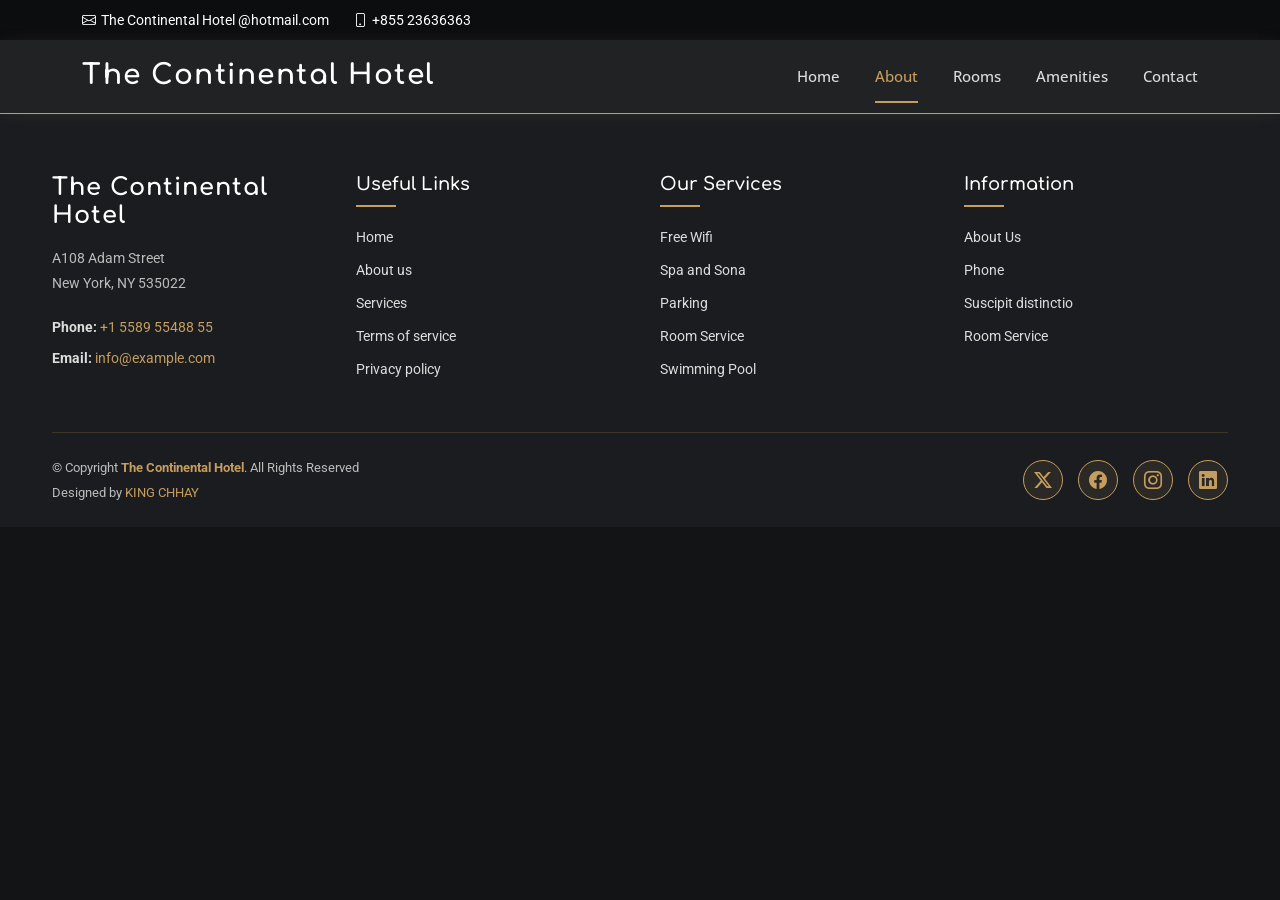
==== commit 871ca713: "Merge branch 'main' of https://github.com/MenghongLy/The-Continental-Hotel" ====
--- a/pages/About.html
+++ b/pages/About.html
@@ -53,9 +53,9 @@
 </body>
  <footer class="footer">
     <div class="container">
-      <div class="row g-4">
+      <div class="footer-content">
         <!-- Company Info -->
-        <div class="col-12 col-md-6 col-lg-3 footer-section footer-about">
+        <div class="footer-section footer-about">
           <h3 class="footer-logo">The Continental Hotel</h3>
           <p class="footer-address">A108 Adam Street<br>New York, NY 535022</p>
           <div class="footer-contact">
@@ -65,7 +65,7 @@
         </div>
 
         <!-- Useful Links -->
-        <div class="col-12 col-md-6 col-lg-3 footer-section">
+        <div class="footer-section">
           <h4 class="footer-title">Useful Links</h4>
           <ul class="footer-links">
             <li><a href="index.html">Home</a></li>
@@ -77,7 +77,7 @@
         </div>
 
         <!-- Our Services -->
-        <div class="col-12 col-md-6 col-lg-3 footer-section">
+        <div class="footer-section">
           <h4 class="footer-title">Our Services</h4>
           <ul class="footer-links">
             <li><a href="#">Free Wifi</a></li>
@@ -89,7 +89,7 @@
         </div>
 
         <!-- Information -->
-        <div class="col-12 col-md-6 col-lg-3 footer-section">
+        <div class="footer-section">
           <h4 class="footer-title">Information</h4>
           <ul class="footer-links">
             <li><a href="#">About Us</a></li>
--- a/assets/css/style.css
+++ b/assets/css/style.css
@@ -104,7 +104,6 @@
   text-align: center;
   color: white;
   overflow: hidden;
-  padding: 60px 20px;
 }
 
 .hero-video {
@@ -123,7 +122,7 @@
   left: 0;
   right: 0;
   bottom: 0;
-  background: rgba(18, 20, 22, 0.5);
+  background: rgba(18, 20, 22, 0.4);
   z-index: 1;
 }
 
@@ -131,7 +130,6 @@
   position: relative;
   z-index: 2;
   max-width: 700px;
-  width: 100%;
   animation: fadeInUp 1s ease-out;
 }
 
@@ -143,7 +141,6 @@
   font-family: var(--heading-font);
   color: var(--heading-color);
   text-shadow: 2px 2px 8px rgba(0, 0, 0, 0.5);
-  line-height: 1.1;
 }
 
 .hero-subtitle {
@@ -152,7 +149,6 @@
   line-height: 1.6;
   color: #dddddd;
   text-shadow: 1px 1px 4px rgba(0, 0, 0, 0.5);
-  padding: 0 10px;
 }
 
 .hero-buttons {
@@ -213,6 +209,10 @@
 }
 
 .booking-form {
+  display: grid;
+  grid-template-columns: 1fr 1fr 1fr 1fr auto;
+  gap: 20px;
+  align-items: flex-end;
   background: rgba(33, 37, 41, 0.5);
   backdrop-filter: blur(10px);
   -webkit-backdrop-filter: blur(10px);
@@ -313,1360 +313,125 @@
   box-shadow: 0 2px 10px rgba(197, 157, 95, 0.3);
 }
 
-
-/* ========== ABOUT HOME SECTION ========== */
-.about-home {
+/* ========== AMENITIES SECTION ========== */
+.amenities-section {
+  background-color: var(--background-color);
   padding: 80px 20px;
-  background: linear-gradient(135deg, rgba(33, 37, 41, 0.5) 0%, rgba(18, 20, 22, 0.3) 100%);
-  border-top: 1px solid rgba(197, 157, 95, 0.2);
-  border-bottom: 1px solid rgba(197, 157, 95, 0.2);
-}
-
-.about-home .container {
-  max-width: 1200px;
-}
-
-/* Content Wrapper */
-.content-wrapper {
-  animation: fadeInUp 0.8s ease-out;
-}
-
-/* Section Badge */
-.section-badge {
-  display: inline-flex;
+  border-top: 1px solid var(--accent-color);
+}
+
+.amenities-grid {
+  display: grid;
+  grid-template-columns: repeat(auto-fit, minmax(250px, 1fr));
+  gap: 40px;
+  padding: 40px 0;
+}
+
+.amenity-item {
+  text-align: center;
+  transition: all 0.3s ease;
+  padding: 30px;
+  border-radius: 8px;
+  background-color: rgba(34, 36, 38, 0.5);
+  border: 1px solid transparent;
+}
+
+.amenity-item:hover {
+  background-color: rgba(34, 36, 38, 1);
+  border-color: var(--accent-color);
+  transform: translateY(-10px);
+  box-shadow: 0 10px 30px rgba(197, 157, 95, 0.2);
+}
+
+.amenity-icon {
+  font-size: 60px;
+  color: var(--accent-color);
+  margin-bottom: 20px;
+  display: flex;
+  justify-content: center;
   align-items: center;
-  gap: 10px;
-  padding: 12px 20px;
-  background: rgba(197, 157, 95, 0.1);
-  border: 1px solid rgba(197, 157, 95, 0.3);
-  border-radius: 25px;
-  color: var(--accent-color);
-  font-size: 14px;
+}
+
+.amenity-item h3 {
+  font-size: 20px;
   font-weight: 600;
-  text-transform: uppercase;
-  letter-spacing: 1px;
-  margin-bottom: 20px;
-  transition: all 0.3s ease;
-}
-
-.section-badge:hover {
-  background: rgba(197, 157, 95, 0.15);
-  border-color: rgba(197, 157, 95, 0.6);
-}
-
-.section-badge i {
-  font-size: 16px;
-}
-
-/* Heading */
-.about-home h2 {
-  font-size: 48px;
-  font-weight: 700;
-  line-height: 1.2;
-  margin-bottom: 30px;
-  letter-spacing: -1px;
-}
-
-.about-home > .container > .row > div:first-child p {
-  font-size: 16px;
-  line-height: 1.8;
-  color: var(--default-color);
-  margin-bottom: 40px;
-  opacity: 0.95;
-}
-
-/* Highlight Stats */
-.highlight-stats {
-  display: flex;
-  gap: 30px;
-  margin-bottom: 40px;
-  flex-wrap: wrap;
-}
-
-.stat-item {
-  text-align: center;
-  padding: 20px;
-  border-right: 2px solid rgba(197, 157, 95, 0.2);
-  transition: all 0.3s ease;
-}
-
-.stat-item:last-child {
-  border-right: none;
-}
-
-.stat-item:hover {
-  transform: translateY(-5px);
-  color: var(--accent-color);
-}
-
-.stat-number {
-  font-size: 36px;
-  font-weight: 700;
-  color: var(--accent-color);
-  display: block;
-  margin-bottom: 8px;
-  font-family: var(--heading-font);
-}
-
-.stat-label {
-  font-size: 14px;
-  color: var(--default-color);
-  text-transform: uppercase;
-  letter-spacing: 0.5px;
-  opacity: 0.8;
-}
-
-/* Amenities List */
-.amenities-list {
-  display: flex;
-  flex-wrap: wrap;
-  gap: 15px;
-  margin-bottom: 40px;
-}
-
-.amenity-tag {
-  display: flex;
-  align-items: center;
-  gap: 10px;
-  padding: 12px 18px;
-  background: rgba(197, 157, 95, 0.08);
-  border: 1px solid rgba(197, 157, 95, 0.25);
-  border-radius: 8px;
-  font-size: 14px;
-  font-weight: 500;
-  color: var(--default-color);
-  transition: all 0.3s ease;
-}
-
-.amenity-tag:hover {
-  background: rgba(197, 157, 95, 0.15);
-  border-color: rgba(197, 157, 95, 0.5);
-  transform: translateX(5px);
-}
-
-.amenity-tag i {
-  font-size: 18px;
-  color: var(--accent-color);
-}
-
-/* CTA Group */
-.cta-group {
-  display: flex;
-  gap: 20px;
-  flex-wrap: wrap;
-}
-
-.btn-primary,
-.btn-outline {
-  display: inline-flex;
-  align-items: center;
-  gap: 10px;
-  padding: 14px 36px;
-  font-size: 15px;
-  font-weight: 600;
-  text-transform: uppercase;
-  letter-spacing: 1px;
-  border-radius: 6px;
-  transition: all 0.3s ease;
-  text-decoration: none;
-  cursor: pointer;
-  border: 2px solid transparent;
-}
-
-.btn-primary {
-  background-color: var(--accent-color);
-  color: var(--background-color);
-  border-color: var(--accent-color);
-}
-
-.btn-primary:hover {
-  background-color: #d4a76f;
-  border-color: #d4a76f;
-  transform: translateY(-3px);
-  box-shadow: 0 8px 25px rgba(197, 157, 95, 0.3);
-}
-
-.btn-primary span {
-  display: flex;
-  align-items: center;
-  gap: 8px;
-}
-
-.btn-outline {
-  background-color: transparent;
-  color: var(--accent-color);
-  border-color: var(--accent-color);
-}
-
-.btn-outline:hover {
-  background-color: var(--accent-color);
-  color: var(--background-color);
-  transform: translateY(-3px);
-  box-shadow: 0 8px 25px rgba(197, 157, 95, 0.3);
-}
-
-/* Visual Section */
-.visual-section {
-  position: relative;
-  display: flex;
-  flex-direction: column;
-  gap: 30px;
-  animation: fadeInUp 0.8s ease-out 0.2s both;
-}
-
-/* Main Image Container */
-.main-image-container {
-  position: relative;
-  overflow: hidden;
-  border-radius: 12px;
-  aspect-ratio: 4 / 3;
-  border: 2px solid rgba(197, 157, 95, 0.2);
-  transition: all 0.3s ease;
-}
-
-.main-image-container:hover {
-  border-color: rgba(197, 157, 95, 0.5);
-  box-shadow: 0 15px 40px rgba(197, 157, 95, 0.15);
-}
-
-.main-image {
-  width: 100%;
-  height: 100%;
-  object-fit: cover;
-  transition: transform 0.4s ease;
-}
-
-.main-image-container:hover .main-image {
-  transform: scale(1.08);
-}
-
-/* Image Overlay Content */
-.image-overlay-content {
-  position: absolute;
-  bottom: 0;
-  left: 0;
-  right: 0;
-  padding: 30px;
-  background: linear-gradient(180deg, transparent 0%, rgba(18, 20, 22, 0.85) 50%, rgba(18, 20, 22, 0.95) 100%);
-  z-index: 10;
-  transition: all 0.3s ease;
-}
-
-/* Award Badge */
-.award-badge {
-  display: flex;
-  align-items: center;
-  gap: 15px;
-  background: rgba(197, 157, 95, 0.15);
-  padding: 15px 20px;
-  border-radius: 8px;
-  border: 1px solid rgba(197, 157, 95, 0.3);
-  border-left: 4px solid var(--accent-color);
-}
-
-.award-icon {
-  font-size: 32px;
-  color: var(--accent-color);
-}
-
-.award-text {
-  display: flex;
-  flex-direction: column;
-  gap: 4px;
-}
-
-.award-title {
-  font-weight: 700;
   color: var(--heading-color);
-  font-size: 14px;
-  text-transform: uppercase;
-  letter-spacing: 0.5px;
-}
-
-.award-year {
-  font-size: 12px;
-  color: var(--default-color);
-  opacity: 0.8;
-}
-
-/* Secondary Images */
-.secondary-images {
-  display: grid;
-  grid-template-columns: 1fr 1fr;
-  gap: 20px;
-}
-
-.secondary-image {
-  position: relative;
-  overflow: hidden;
-  border-radius: 8px;
-  aspect-ratio: 1;
-  border: 1px solid rgba(197, 157, 95, 0.15);
-  transition: all 0.3s ease;
-}
-
-.secondary-image:hover {
-  border-color: rgba(197, 157, 95, 0.4);
-  box-shadow: 0 10px 30px rgba(197, 157, 95, 0.1);
-}
-
-.secondary-image img {
-  width: 100%;
-  height: 100%;
-  object-fit: cover;
-  transition: transform 0.3s ease;
-}
-
-.secondary-image:hover img {
-  transform: scale(1.1);
-}
-
-/* Floating Experience Box */
-.floating-experience {
-  position: absolute;
-  bottom: -80px;
-  right:150px;
-  background: rgba(34, 36, 38, 0.95);
-  backdrop-filter: blur(10px);
-  -webkit-backdrop-filter: blur(10px);
-  padding: 25px;
-  border-radius: 12px;
-  border: 1px solid rgba(197, 157, 95, 0.3);
-  border-left: 4px solid var(--accent-color);
-  max-width: 280px;
-  box-shadow: 0 15px 40px rgba(0, 0, 0, 0.4);
-  animation: floatingBox 3s ease-in-out infinite;
-  z-index: 20;
-}
-
-.experience-content h4 {
-  font-size: 16px;
-  font-weight: 700;
-  color: var(--heading-color);
-  margin-bottom: 8px;
-  line-height: 1.3;
-}
-
-.experience-content p {
-  font-size: 13px;
-  color: var(--default-color);
-  margin-bottom: 12px;
-  opacity: 0.85;
-  line-height: 1.5;
-}
-
-/* Rating Stars */
-.rating-stars {
-  display: flex;
-  gap: 5px;
-}
-
-.rating-stars i {
-  font-size: 16px;
-  color: var(--accent-color);
-}
-
-/* Responsive Styles */
-@media (max-width: 1200px) {
+  margin: 0;
+}
+
+@keyframes fadeInUp {
+  from {
+    opacity: 0;
+    transform: translateY(30px);
+  }
+  to {
+    opacity: 1;
+    transform: translateY(0);
+  }
+}
+
+@keyframes slideUp {
+  from {
+    opacity: 0;
+    transform: translateY(20px);
+  }
+  to {
+    opacity: 1;
+    transform: translateY(0);
+  }
+}
+
+/* ========== RESPONSIVE ========== */
+@media (max-width: 768px) {
+  .hero-section {
+    height: 400px;
+  }
+
   .hero-title {
-    font-size: 56px;
-  }
-  
+    font-size: 48px;
+  }
+
   .hero-subtitle {
     font-size: 16px;
   }
-  
-  .btn {
-    padding: 12px 30px;
-    font-size: 14px;
-  }
 
   .booking-form {
+    grid-template-columns: 1fr;
+    gap: 15px;
     padding: 25px;
   }
-}
-
-@media (max-width: 992px) {
-  .hero-section {
-    height: 500px;
-    padding: 40px 20px;
-  }
-
-  .hero-title {
-    font-size: 48px;
-    margin-bottom: 15px;
-  }
-
-  .hero-subtitle {
-    font-size: 15px;
-    margin-bottom: 30px;
-  }
-
-  .hero-buttons {
+
+  .btn-search {
+    width: 100%;
+    min-width: auto;
+  }
+
+  .amenities-grid {
+    grid-template-columns: repeat(auto-fit, minmax(150px, 1fr));
+    gap: 20px;
+  }
+
+  .amenity-item {
+    padding: 20px;
+  }
+
+  .amenity-icon {
+    font-size: 40px;
+  }
+
+  .amenity-item h3 {
+    font-size: 16px;
+  }
+}
+
+@media (max-width: 1024px) {
+  .booking-form {
+    grid-template-columns: 1fr 1fr;
     gap: 15px;
   }
 
-  .btn {
-    padding: 11px 25px;
-    font-size: 13px;
-  }
-
-  .booking-form {
-    padding: 20px;
-    margin-top: -40px;
-  }
-
-  .form-control {
-    padding: 10px 12px;
-    font-size: 13px;
-  }
-
   .btn-search {
-    padding: 10px 24px;
-    font-size: 13px;
-  }
-}
-
-@media (max-width: 768px) {
-  .hero-section {
-    height: auto;
-    min-height: 400px;
-    padding: 40px 16px;
-  }
-
-  .hero-content {
-    max-width: 100%;
-  }
-
-  .hero-title {
-    font-size: 36px;
-    margin-bottom: 12px;
-    letter-spacing: 1px;
-  }
-
-  .hero-subtitle {
-    font-size: 14px;
-    margin-bottom: 25px;
-    padding: 0;
-  }
-
-  .hero-buttons {
-    gap: 12px;
-    margin-bottom: 30px;
-  }
-
-  .btn {
-    padding: 10px 20px;
-    font-size: 12px;
-    border-radius: 6px;
-  }
-
-  .booking-form {
-    padding: 15px;
-    margin-top: -30px;
-    gap: 12px !important;
-  }
-
-  .form-group label {
-    font-size: 11px;
-    margin-bottom: 6px;
-  }
-
-  .form-control {
-    padding: 8px 10px;
-    font-size: 12px;
-  }
-
-  .btn-search {
-    padding: 8px 16px;
-    font-size: 12px;
-  }
-
-  .about-home {
-    padding: 60px 20px;
-  }
-
-  .about-home h2 {
-    font-size: 36px;
-  }
-
-  .highlight-stats {
-    flex-direction: column;
-    gap: 20px;
-  }
-
-  .stat-item {
-    border-right: none;
-    border-bottom: 2px solid rgba(197, 157, 95, 0.2);
-    padding-bottom: 20px;
-  }
-
-  .stat-item:last-child {
-    border-bottom: none;
-  }
-
-  .amenities-list {
-    gap: 12px;
-  }
-
-  .amenity-tag {
-    flex: 1;
-    min-width: 150px;
-    justify-content: center;
-  }
-
-  .cta-group {
-    flex-direction: column;
-  }
-
-  .btn-primary,
-  .btn-outline {
+    grid-column: 1 / -1;
     width: 100%;
-    justify-content: center;
-  }
-
-  .secondary-images {
-    grid-template-columns: 1fr;
-  }
-
-  .floating-experience {
-    position: static;
-    max-width: 100%;
-    margin-top: 20px;
-  }
-}
-
-@media (max-width: 576px) {
-  .hero-section {
-    min-height: 350px;
-    padding: 30px 12px;
-  }
-
-  .hero-title {
-    font-size: 28px;
-    margin-bottom: 10px;
-    letter-spacing: 0.5px;
-  }
-
-  .hero-subtitle {
-    font-size: 13px;
-    margin-bottom: 20px;
-    line-height: 1.5;
-  }
-
-  .hero-buttons {
-    flex-direction: column;
-    gap: 10px;
-    margin-bottom: 20px;
-  }
-
-  .btn {
-    width: 100%;
-    padding: 10px 16px;
-    font-size: 11px;
-  }
-
-  .booking-form {
-    padding: 12px;
-    margin-top: -25px;
-    gap: 10px !important;
-  }
-
-  .form-group label {
-    font-size: 10px;
-  }
-
-  .form-control {
-    padding: 7px 8px;
-    font-size: 11px;
-  }
-
-  .btn-search {
-    padding: 7px 12px;
-    font-size: 11px;
-  }
-
-  .about-home h2 {
-    font-size: 28px;
-    margin-bottom: 20px;
-  }
-
-  .stat-number {
-    font-size: 28px;
-  }
-
-  .stat-label {
-    font-size: 12px;
-  }
-
-  .amenities-list {
-    flex-direction: column;
-  }
-
-  .amenity-tag {
-    width: 100%;
-  }
-}
-
-/* ========== ROOMS SHOWCASE SECTION ========== */
-.rooms-showcase {
-  padding: 80px 20px;
-  background: linear-gradient(135deg, rgba(33, 37, 41, 0.3) 0%, rgba(18, 20, 22, 0.2) 100%);
-  border-top: 1px solid rgba(197, 157, 95, 0.2);
-  position: relative;
-}
-
-
-/* Section Title */
-.section-title {
-  text-align: center;
-  margin-bottom: 60px;
-  animation: fadeInUp 0.8s ease-out;
-  display: flex;
-  flex-direction: column;
-  align-items: center;
-}
-
-.section-title h2 {
-  font-size: 52px;
-  font-weight: 700;
-  margin-bottom: 15px;
-  letter-spacing: -1px;
-  color: var(--heading-color);
-  position: relative;
-  padding-bottom: 20px;
-}
-
-.section-title h2::after {
-  content: '';
-  position: absolute;
-  bottom: 0;
-  left: 50%;
-  transform: translateX(-50%);
-  width: 60px;
-  height: 4px;
-  background: linear-gradient(90deg, transparent 0%, var(--accent-color) 50%, transparent 100%);
-  border-radius: 2px;
-}
-
-.section-title p {
-  font-size: 16px;
-  color: var(--default-color);
-  opacity: 0.85;
-  max-width: 500px;
-  margin: 0 auto;
-}
-
-/* Featured Suite Container */
-.featured-suite-container {
-  background: rgba(34, 36, 38, 0.6);
-  border: 1px solid rgba(197, 157, 95, 0.2);
-  border-radius: 12px;
-  overflow: hidden;
-  transition: all 0.4s ease;
-  box-shadow: 0 10px 40px rgba(0, 0, 0, 0.3);
-}
-
-.featured-suite-container:hover {
-  border-color: rgba(197, 157, 95, 0.5);
-  box-shadow: 0 20px 60px rgba(197, 157, 95, 0.2);
-  transform: translateY(-8px);
-}
-
-/* Suite Header */
-.suite-header {
-  padding: 25px;
-  background: linear-gradient(135deg, rgba(197, 157, 95, 0.08) 0%, transparent 100%);
-  border-bottom: 1px solid rgba(197, 157, 95, 0.15);
-}
-
-.suite-category {
-  display: inline-block;
-  margin-bottom: 10px;
-}
-
-.category-pill {
-  display: inline-block;
-  padding: 6px 14px;
-  background: rgba(197, 157, 95, 0.15);
-  border: 1px solid rgba(197, 157, 95, 0.4);
-  border-radius: 20px;
-  color: var(--accent-color);
-  font-size: 12px;
-  font-weight: 600;
-  text-transform: uppercase;
-  letter-spacing: 0.5px;
-}
-
-.suite-title h3 {
-  font-size: 28px;
-  font-weight: 700;
-  color: var(--heading-color);
-  margin-bottom: 8px;
-}
-
-.suite-location {
-  display: flex;
-  align-items: center;
-  gap: 8px;
-  color: var(--accent-color);
-  font-size: 14px;
-  font-weight: 500;
-}
-
-.suite-location i {
-  font-size: 16px;
-}
-
-/* Suite Image Wrapper */
-.suite-image-wrapper {
-  position: relative;
-  overflow: hidden;
-  height: 350px;
-}
-
-.suite-image-wrapper img {
-  width: 100%;
-  height: 100%;
-  object-fit: cover;
-  transition: transform 0.4s ease;
-}
-
-.featured-suite-container:hover .suite-image-wrapper img {
-  transform: scale(1.08);
-}
-
-.suite-overlay {
-  position: absolute;
-  bottom: 0;
-  left: 0;
-  right: 0;
-  padding: 20px;
-  background: linear-gradient(180deg, transparent 0%, rgba(18, 20, 22, 0.95) 100%);
-  z-index: 10;
-}
-
-.suite-specs-row {
-  display: flex;
-  gap: 15px;
-  flex-wrap: wrap;
-}
-
-.spec-badge {
-  display: flex;
-  align-items: center;
-  gap: 6px;
-  padding: 8px 14px;
-  background: rgba(197, 157, 95, 0.12);
-  border: 1px solid rgba(197, 157, 95, 0.3);
-  border-radius: 6px;
-  color: var(--accent-color);
-  font-size: 13px;
-  font-weight: 600;
-}
-
-.spec-badge i {
-  font-size: 16px;
-}
-
-
-.suite-description {
-  color: var(--default-color);
-  text-align: center;
-  line-height: 1.8;
-  margin-bottom: 20px;
-  font-size: 14px;
-  opacity: 0.9;
-}
-
-.suite-highlights {
-  display: flex;
-  justify-content: center;
-  gap: 20px;
-  margin-bottom: 25px;
-  flex-wrap: wrap;
-}
-
-.highlight-item {
-  display: flex;
-  align-items: center;
-  gap: 8px;
-  color: var(--accent-color);
-  font-size: 14px;
-  font-weight: 500;
-}
-
-.highlight-item i {
-  font-size: 18px;
-}
-
-/* Suite Booking */
-.suite-booking {
-  display: flex;
-  align-items: center;
-  gap: 20px;
-  justify-content:space-around;
-  padding-top: 10px;
-  padding-bottom: 10px;
-  border-top: 1px solid rgba(197, 157, 95, 0.15);
-}
-
-.pricing-info {
-  display: flex;
-  align-items: baseline;
-  gap: 5px;
-}
-
-.rate {
-  font-size: 32px;
-  font-weight: 700;
-  color: var(--accent-color);
-}
-
-.period {
-  font-size: 14px;
-  color: var(--default-color);
-  opacity: 0.8;
-}
-
-.reserve-btn {
-  display: inline-block;
-  padding: 12px 32px;
-  background: linear-gradient(135deg, var(--accent-color) 0%, #d4a76f 100%);
-  color: var(--background-color);
-  text-decoration: none;
-  border-radius: 6px;
-  font-weight: 600;
-  font-size: 14px;
-  text-transform: uppercase;
-  letter-spacing: 0.5px;
-  transition: all 0.3s ease;
-  cursor: pointer;
-  border: none;
-}
-
-.reserve-btn:hover {
-  background: linear-gradient(135deg, #d4a76f 0%, var(--accent-color) 100%);
-  transform: translateY(-3px);
-  box-shadow: 0 8px 25px rgba(197, 157, 95, 0.3);
-}
-
-/* Room Selection Grid */
-.room-selection-grid {
-  display: grid;
-  grid-template-columns: 1fr 1fr;
-  gap: 20px;
-}
-
-.selection-item {
-  display: flex;
-  flex-direction: column;
-  background: rgba(34, 36, 38, 0.6);
-  border: 1px solid rgba(197, 157, 95, 0.15);
-  border-radius: 8px;
-  overflow: hidden;
-  transition: all 0.3s ease;
-  height: 100%;
-}
-
-.selection-item:hover {
-  border-color: rgba(197, 157, 95, 0.4);
-  background: rgba(34, 36, 38, 0.8);
-  transform: translateY(-8px);
-  box-shadow: 0 12px 30px rgba(197, 157, 95, 0.15);
-}
-
-.item-image {
-  position: relative;
-  width: 100%;
-  height: 200px;
-  overflow: hidden;
-}
-
-.item-image img {
-  width: 100%;
-  height: 100%;
-  object-fit: cover;
-  transition: transform 0.3s ease;
-}
-
-.selection-item:hover .item-image img {
-  transform: scale(1.1);
-}
-
-.price-overlay {
-  position: absolute;
-  top: 10px;
-  right: 10px;
-  background: var(--accent-color);
-  color: var(--background-color);
-  padding: 6px 14px;
-  border-radius: 6px;
-  font-weight: 700;
-  font-size: 15px;
-  z-index: 10;
-  box-shadow: 0 4px 12px rgba(197, 157, 95, 0.3);
-}
-
-.item-details {
-  padding: 18px;
-  display: flex;
-  flex-direction: column;
-  justify-content: space-between;
-  flex-grow: 1;
-}
-
-.item-details h5 {
-  font-size: 16px;
-  font-weight: 700;
-  color: var(--heading-color);
-  margin-bottom: 12px;
-}
-
-.room-features {
-  display: flex;
-  gap: 12px;
-  margin-bottom: 14px;
-  flex-wrap: wrap;
-}
-
-.room-features span {
-  display: flex;
-  align-items: center;
-  gap: 5px;
-  font-size: 12px;
-  color: var(--accent-color);
-  opacity: 0.85;
-}
-
-.view-btn {
-  display: inline-block;
-  padding: 8px 16px;
-  background: rgba(197, 157, 95, 0.15);
-  color: var(--accent-color);
-  text-decoration: none;
-  border-radius: 4px;
-  font-size: 12px;
-  font-weight: 600;
-  text-transform: uppercase;
-  text-align: center;
-  transition: all 0.3s ease;
-  border: 1px solid rgba(197, 157, 95, 0.3);
-  width: fit-content;
-}
-
-.view-btn:hover {
-  background: var(--accent-color);
-  color: var(--background-color);
-  border-color: var(--accent-color);
-}
-
-/* Responsive Rooms Showcase */
-@media (max-width: 1200px) {
-  .rooms-showcase {
-    padding: 60px 20px;
-  }
-
-  .section-title h2 {
-    font-size: 42px;
-  }
-
-  .suite-title h3 {
-    font-size: 24px;
-  }
-
-  .suite-image-wrapper {
-    height: 300px;
-  }
-}
-
-@media (max-width: 992px) {
-  .section-title {
-    margin-bottom: 40px;
-  }
-
-  .section-title h2 {
-    font-size: 36px;
-  }
-
-  .suite-header {
-    padding: 20px;
-  }
-
-  .suite-title h3 {
-    font-size: 22px;
-    margin-bottom: 5px;
-  }
-
-  .suite-info {
-    padding: 20px;
-  }
-
-  .suite-booking {
-    gap: 15px;
-  }
-
-  .rate {
-    font-size: 28px;
-  }
-
-  .reserve-btn {
-    padding: 10px 24px;
-    font-size: 13px;
-  }
-
-  .room-selection-grid {
-    gap: 15px;
-    grid-template-columns: 1fr 1fr;
-  }
-
-  .selection-item {
-    display: flex;
-    flex-direction: column;
-  }
-
-  .item-image {
-    height: 160px;
-  }
-
-  .item-details {
-    padding: 12px;
-  }
-
-  .item-details h5 {
-    font-size: 14px;
-    margin-bottom: 8px;
-  }
-
-  .overview-image {
-    height: 180px;
-  }
-
-  .overview-content h6 {
-    font-size: 14px;
-  }
-
-  .starting-price {
-    font-size: 16px;
-  }
-}
-
-@media (max-width: 768px) {
-  .rooms-showcase {
-    padding: 50px 16px;
-  }
-
-  .section-title {
-    margin-bottom: 35px;
-  }
-
-  .section-title h2 {
-    font-size: 28px;
-    margin-bottom: 12px;
-  }
-
-  .section-title p {
-    font-size: 14px;
-  }
-
-  .featured-suite-container {
-    border-radius: 8px;
-  }
-
-  .suite-header {
-    padding: 18px;
-  }
-
-  .suite-title h3 {
-    font-size: 20px;
-  }
-
-  .suite-image-wrapper {
-    height: 250px;
-  }
-
-  .suite-info {
-    padding: 18px;
-  }
-
-  .suite-highlights {
-    gap: 15px;
-    margin-bottom: 20px;
-  }
-
-  .suite-booking {
-    flex-direction: column;
-    gap: 12px;
-    border-top: 1px solid rgba(197, 157, 95, 0.15);
-    padding-top: 15px;
-  }
-
-  .pricing-info {
-    width: 100%;
-  }
-
-  .reserve-btn {
-    width: 100%;
-    text-align: center;
-  }
-
-  .room-selection-grid {
-    gap: 12px;
-    grid-template-columns: 1fr;
-  }
-
-  .selection-item {
-    display: flex;
-    flex-direction: column;
-  }
-
-  .item-image {
-    height: 180px;
-  }
-
-  .item-details {
-    padding: 10px;
-  }
-
-  .item-details h5 {
-    font-size: 13px;
-    margin-bottom: 6px;
-  }
-
-  .room-features span {
-    font-size: 11px;
-  }
-
-  .view-btn {
-    padding: 6px 12px;
-    font-size: 11px;
-  }
-
-  .accommodation-overview {
-    margin-top: 40px;
-  }
-
-  .overview-image {
-    height: 150px;
-  }
-
-  .overview-content {
-    padding: 15px;
-  }
-
-  .overview-content h6 {
-    font-size: 13px;
-    margin-bottom: 8px;
-  }
-
-  .starting-price {
-    font-size: 14px;
-    margin-bottom: 10px;
-  }
-
-  .room-amenities {
-    font-size: 16px;
-  }
-
-  .explore-rooms-btn {
-    padding: 12px 30px;
-    font-size: 12px;
-  }
-}
-
-@media (max-width: 576px) {
-  .rooms-showcase {
-    padding: 40px 12px;
-  }
-
-  .section-title h2 {
-    font-size: 24px;
-  }
-
-  .section-title p {
-    font-size: 13px;
-  }
-
-  .suite-header {
-    padding: 15px;
-  }
-
-  .category-pill {
-    font-size: 11px;
-    padding: 5px 10px;
-  }
-
-  .suite-title h3 {
-    font-size: 18px;
-    margin-bottom: 5px;
-  }
-
-  .suite-location {
-    font-size: 12px;
-  }
-
-  .suite-image-wrapper {
-    height: 200px;
-  }
-
-  .suite-specs-row {
-    gap: 10px;
-  }
-
-  .spec-badge {
-    padding: 6px 10px;
-    font-size: 11px;
-  }
-
-  .suite-info {
-    padding: 15px;
-  }
-
-  .suite-description {
-    font-size: 13px;
-    margin-bottom: 15px;
-  }
-
-  .suite-highlights {
-    gap: 12px;
-    margin-bottom: 15px;
-  }
-
-  .highlight-item {
-    font-size: 12px;
-  }
-
-  .rate {
-    font-size: 24px;
-  }
-
-  .period {
-    font-size: 12px;
-  }
-
-  .reserve-btn {
-    padding: 10px 20px;
-    font-size: 12px;
-  }
-
-  .selection-item {
-    grid-template-columns: 90px 1fr;
-    gap: 8px;
-  }
-
-  .item-image {
-    height: 90px;
-  }
-
-  .item-details h5 {
-    font-size: 12px;
-  }
-
-  .overview-card {
-    margin-bottom: 15px;
-  }
-
-  .overview-image {
-    height: 120px;
-  }
-
-  .overview-content {
-    padding: 12px;
-  }
-
-  .overview-content h6 {
-    font-size: 12px;
-  }
-
-  .starting-price {
-    font-size: 13px;
-  }
-
-  .room-amenities {
-    font-size: 14px;
-  }
-
-  .offer-content {
-    padding: 20px 15px;
-  }
-
-  .offer-icon {
-    font-size: 36px;
-    margin-bottom: 10px;
-  }
-
-  .offer-content h6 {
-    font-size: 14px;
-  }
-
-  .offer-content p {
-    font-size: 12px;
-  }
-
-  .offer-link {
-    padding: 6px 16px;
-    font-size: 10px;
-  }
-
-  .explore-rooms-btn {
-    width: 100%;
-    justify-content: center;
-    padding: 12px 20px;
-    font-size: 11px;
-  }
-}
-
-@media (max-width: 1200px) {
-  .about-home {
-    padding: 60px 20px;
-  }
-
-  .about-home h2 {
-    font-size: 36px;
-  }
-
-  .highlight-stats {
-    flex-direction: column;
-    gap: 20px;
-  }
-
-  .stat-item {
-    border-right: none;
-    border-bottom: 2px solid rgba(197, 157, 95, 0.2);
-    padding-bottom: 20px;
-  }
-
-  .stat-item:last-child {
-    border-bottom: none;
-  }
-
-  .amenities-list {
-    gap: 12px;
-  }
-
-  .amenity-tag {
-    flex: 1;
-    min-width: 150px;
-    justify-content: center;
-  }
-
-  .cta-group {
-    flex-direction: column;
-  }
-
-  .btn-primary,
-  .btn-outline {
-    width: 100%;
-    justify-content: center;
-  }
-
-  .secondary-images {
-    grid-template-columns: 1fr;
-  }
-
-  .floating-experience {
-    position: static;
-    max-width: 100%;
-    margin-top: 20px;
-  }
-}
+  }
+}
--- a/assets/css/navbar.css
+++ b/assets/css/navbar.css
@@ -188,101 +188,96 @@
 }
 
 /* Mobile Navigation Toggle */
-.btn-offcanvas {
-  background: transparent !important;
-  border: none !important;
-  padding: 0 !important;
+.mobile-nav-toggle {
+  display: none;
   font-size: 28px;
   color: var(--accent-color);
   cursor: pointer;
   transition: all 0.3s ease;
-  display: flex;
-  align-items: center;
-  justify-content: center;
-}
-
-.btn-offcanvas:hover {
-  transform: scale(1.15);
-  color: #d4a76f;
-}
-
-.btn-offcanvas:focus {
-  box-shadow: none !important;
-  outline: none;
-}
-
-/* Offcanvas Styling */
-.offcanvas {
-  background-color: var(--background-color) !important;
-  z-index: 1050;
-}
-
-.offcanvas-header {
-  background: linear-gradient(135deg, rgba(197, 157, 95, 0.1) 0%, rgba(197, 157, 95, 0.05) 100%);
-  border-bottom: 1px solid rgba(197, 157, 95, 0.2);
-  padding: 20px !important;
-}
-
-.offcanvas-title {
-  color: var(--heading-color) !important;
-  font-family: var(--heading-font);
-  font-weight: 700;
-  letter-spacing: 1px;
-  font-size: 20px;
-}
-
-.btn-close {
-  filter: invert(1) !important;
-  opacity: 0.8 !important;
-  transition: all 0.3s ease;
-}
-
-.btn-close:hover {
-  opacity: 1 !important;
-}
-
-.offcanvas-body {
-  padding: 20px 0 !important;
-}
-
-.navbar-nav {
-  list-style: none;
-  padding: 0;
-  margin: 0;
-}
-
-.nav-item {
-  position: relative;
-  margin: 0;
-}
-
-.nav-link {
-  color: var(--nav-color) !important;
-  font-family: var(--nav-font);
-  font-size: 16px;
-  font-weight: 500;
-  padding: 14px 25px !important;
-  text-decoration: none;
-  transition: all 0.3s ease;
-  display: block;
-  border-left: 3px solid transparent;
-  position: relative;
-}
-
-.nav-link:hover {
-  color: var(--accent-color) !important;
-  background-color: rgba(197, 157, 95, 0.08);
-  border-left-color: var(--accent-color);
-  padding-left: 30px !important;
-}
-
-.nav-link.active {
-  color: var(--accent-color) !important;
-  background-color: rgba(197, 157, 95, 0.12);
-  border-left-color: var(--accent-color);
-  font-weight: 600;
-}
-
+}
+
+.mobile-nav-toggle:hover {
+  transform: scale(1.1);
+}
+
+.mobile-nav-toggle.active {
+  color: var(--accent-color);
+  transform: rotate(90deg);
+}
+
+/* Mobile Responsiveness */
+@media (max-width: 991px) {
+  .navmenu ul {
+    display: none;
+    position: absolute;
+    top: 100%;
+    left: 0;
+    right: 0;
+    flex-direction: column;
+    gap: 0;
+    background-color: var(--nav-mobile-background-color);
+    padding: 20px 0;
+    border-top: 2px solid var(--accent-color);
+    box-shadow: 0 5px 15px rgba(0, 0, 0, 0.3);
+    width: 100%;
+    z-index: 999;
+  }
+
+  .navmenu ul.active {
+    display: flex;
+  }
+
+  .navmenu ul li {
+    width: 100%;
+    padding: 0;
+  }
+
+  .navmenu ul li a {
+    padding: 12px 20px;
+    border-bottom: 1px solid rgba(197, 157, 95, 0.2);
+  }
+
+  .navmenu ul li a::after {
+    display: none;
+  }
+
+  .navmenu ul li a:hover {
+    background-color: rgba(197, 157, 95, 0.1);
+    padding-left: 25px;
+  }
+
+  .mobile-nav-toggle {
+    display: flex;
+    align-items: center;
+    justify-content: center;
+  }
+
+  .branding .container {
+    gap: 20px;
+  }
+
+  .sitename {
+    font-size: 22px;
+  }
+}
+
+@media (max-width: 576px) {
+  .sitename {
+    font-size: 18px;
+  }
+
+  .navmenu ul {
+    gap: 0;
+  }
+
+  .mobile-nav-toggle {
+    font-size: 24px;
+  }
+
+  .topbar {
+    display: none;
+  }
+}
 /* ========== FOOTER STYLING ========== */
 .footer {
   background-color: #1a1c1f;
@@ -296,8 +291,19 @@
   margin: 0 auto;
 }
 
+.footer-content {
+  display: grid;
+  grid-template-columns: repeat(auto-fit, minmax(250px, 1fr));
+  gap: 40px;
+  margin-bottom: 40px;
+}
+
 .footer-section {
   animation: fadeIn 0.6s ease-in;
+}
+
+.footer-about {
+  grid-column: span 1;
 }
 
 .footer-logo {
@@ -452,131 +458,41 @@
   }
 }
 
-/* ========== RESPONSIVE NAVBAR STYLES ========== */
-@media (max-width: 1200px) {
-  .sitename {
-    font-size: 24px;
-  }
-
-  .navmenu ul {
-    gap: 25px;
-  }
-
-  .navmenu ul li a {
-    font-size: 14px;
-  }
-}
-
-@media (max-width: 992px) {
-  .branding {
-    padding: 12px 0;
-  }
-
-  .sitename {
-    font-size: 22px;
-  }
-
-  .navmenu ul {
-    gap: 20px;
-  }
-
-  .navmenu ul li a {
-    font-size: 13px;
-    padding: 8px 0;
-  }
-}
-
+/* ========== FOOTER RESPONSIVE ========== */
 @media (max-width: 768px) {
-  .header .topbar {
-    height: 35px;
-    font-size: 12px;
-  }
-
-  .header .topbar .contact-info i {
-    font-size: 12px;
-  }
-
-  .contact-info a,
-  .contact-info span {
-    font-size: 11px;
-  }
-
-  .branding {
-    padding: 12px 0;
-  }
-
-  .branding .container {
-    flex-wrap: nowrap;
-  }
-
-  .sitename {
-    font-size: 20px;
-    letter-spacing: 0.5px;
-  }
-
-  .navmenu {
-    display: none !important;
-  }
-
-  .btn-offcanvas {
-    font-size: 24px !important;
-  }
-}
-
-@media (max-width: 576px) {
-  .header .topbar {
-    height: 32px;
-    font-size: 11px;
-  }
-
-  .header .topbar .contact-info {
-    flex-wrap: wrap;
-    gap: 10px;
-  }
-
-  .header .topbar .contact-info i {
-    font-size: 11px;
-  }
-
-  .header .topbar .contact-info i a,
-  .header .topbar .contact-info i span {
-    font-size: 10px;
-    padding-left: 3px;
-  }
-
-  .header .topbar .contact-info i.ms-4 {
-    margin-left: 8px !important;
-  }
-
-  .branding {
-    padding: 10px 0;
-  }
-
-  .sitename {
-    font-size: 18px;
-    letter-spacing: 0px;
-  }
-
-  .btn-offcanvas {
-    font-size: 22px !important;
-  }
-
-  .offcanvas-title {
-    font-size: 18px;
-  }
-
-  .nav-link {
-    font-size: 14px;
-    padding: 12px 20px !important;
+  .footer {
+    padding: 40px 15px 15px;
+  }
+
+  .footer-content {
+    grid-template-columns: 1fr;
+    gap: 30px;
+  }
+
+  .footer-about {
+    grid-column: span 1;
+  }
+
+  .footer-bottom {
+    flex-direction: column;
+    justify-content: center;
+    align-items: center;
+    text-align: center;
+  }
+
+  .footer-copyright {
+    text-align: center;
   }
 
   .footer-socials {
     justify-content: center;
-    width: 100%;
-  }
-
-  .footer-copyright {
-    text-align: center;
-    width: 100%;
-  }
-}
+  }
+
+  .footer-title {
+    font-size: 16px;
+  }
+
+  .footer-links a {
+    font-size: 13px;
+  }
+}
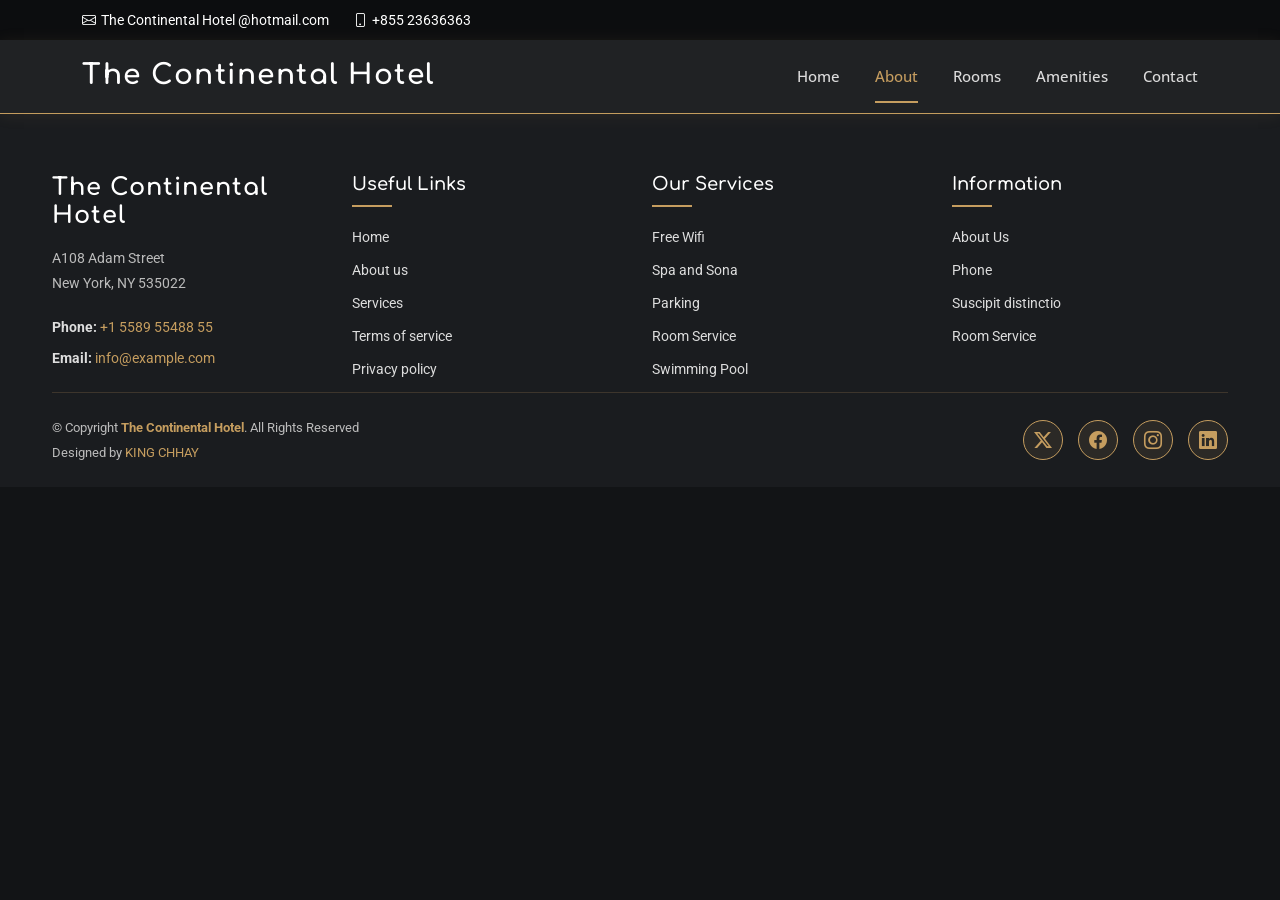
==== commit 1eee3eda: "Merge branch 'main' of https://github.com/MenghongLy/The-Continental-Hotel" ====
--- a/pages/About.html
+++ b/pages/About.html
@@ -53,9 +53,9 @@
 </body>
  <footer class="footer">
     <div class="container">
-      <div class="footer-content">
+      <div class="row g-4">
         <!-- Company Info -->
-        <div class="footer-section footer-about">
+        <div class="col-12 col-md-6 col-lg-3 footer-section footer-about">
           <h3 class="footer-logo">The Continental Hotel</h3>
           <p class="footer-address">A108 Adam Street<br>New York, NY 535022</p>
           <div class="footer-contact">
@@ -65,7 +65,7 @@
         </div>
 
         <!-- Useful Links -->
-        <div class="footer-section">
+        <div class="col-12 col-md-6 col-lg-3 footer-section">
           <h4 class="footer-title">Useful Links</h4>
           <ul class="footer-links">
             <li><a href="index.html">Home</a></li>
@@ -77,7 +77,7 @@
         </div>
 
         <!-- Our Services -->
-        <div class="footer-section">
+        <div class="col-12 col-md-6 col-lg-3 footer-section">
           <h4 class="footer-title">Our Services</h4>
           <ul class="footer-links">
             <li><a href="#">Free Wifi</a></li>
@@ -89,7 +89,7 @@
         </div>
 
         <!-- Information -->
-        <div class="footer-section">
+        <div class="col-12 col-md-6 col-lg-3 footer-section">
           <h4 class="footer-title">Information</h4>
           <ul class="footer-links">
             <li><a href="#">About Us</a></li>
--- a/assets/css/style.css
+++ b/assets/css/style.css
@@ -104,6 +104,7 @@
   text-align: center;
   color: white;
   overflow: hidden;
+  padding: 60px 20px;
 }
 
 .hero-video {
@@ -122,7 +123,7 @@
   left: 0;
   right: 0;
   bottom: 0;
-  background: rgba(18, 20, 22, 0.4);
+  background: rgba(18, 20, 22, 0.5);
   z-index: 1;
 }
 
@@ -130,6 +131,7 @@
   position: relative;
   z-index: 2;
   max-width: 700px;
+  width: 100%;
   animation: fadeInUp 1s ease-out;
 }
 
@@ -141,6 +143,7 @@
   font-family: var(--heading-font);
   color: var(--heading-color);
   text-shadow: 2px 2px 8px rgba(0, 0, 0, 0.5);
+  line-height: 1.1;
 }
 
 .hero-subtitle {
@@ -149,6 +152,7 @@
   line-height: 1.6;
   color: #dddddd;
   text-shadow: 1px 1px 4px rgba(0, 0, 0, 0.5);
+  padding: 0 10px;
 }
 
 .hero-buttons {
@@ -209,10 +213,6 @@
 }
 
 .booking-form {
-  display: grid;
-  grid-template-columns: 1fr 1fr 1fr 1fr auto;
-  gap: 20px;
-  align-items: flex-end;
   background: rgba(33, 37, 41, 0.5);
   backdrop-filter: blur(10px);
   -webkit-backdrop-filter: blur(10px);
@@ -313,125 +313,1360 @@
   box-shadow: 0 2px 10px rgba(197, 157, 95, 0.3);
 }
 
-/* ========== AMENITIES SECTION ========== */
-.amenities-section {
-  background-color: var(--background-color);
+
+/* ========== ABOUT HOME SECTION ========== */
+.about-home {
   padding: 80px 20px;
-  border-top: 1px solid var(--accent-color);
-}
-
-.amenities-grid {
+  background: linear-gradient(135deg, rgba(33, 37, 41, 0.5) 0%, rgba(18, 20, 22, 0.3) 100%);
+  border-top: 1px solid rgba(197, 157, 95, 0.2);
+  border-bottom: 1px solid rgba(197, 157, 95, 0.2);
+}
+
+.about-home .container {
+  max-width: 1200px;
+}
+
+/* Content Wrapper */
+.content-wrapper {
+  animation: fadeInUp 0.8s ease-out;
+}
+
+/* Section Badge */
+.section-badge {
+  display: inline-flex;
+  align-items: center;
+  gap: 10px;
+  padding: 12px 20px;
+  background: rgba(197, 157, 95, 0.1);
+  border: 1px solid rgba(197, 157, 95, 0.3);
+  border-radius: 25px;
+  color: var(--accent-color);
+  font-size: 14px;
+  font-weight: 600;
+  text-transform: uppercase;
+  letter-spacing: 1px;
+  margin-bottom: 20px;
+  transition: all 0.3s ease;
+}
+
+.section-badge:hover {
+  background: rgba(197, 157, 95, 0.15);
+  border-color: rgba(197, 157, 95, 0.6);
+}
+
+.section-badge i {
+  font-size: 16px;
+}
+
+/* Heading */
+.about-home h2 {
+  font-size: 48px;
+  font-weight: 700;
+  line-height: 1.2;
+  margin-bottom: 30px;
+  letter-spacing: -1px;
+}
+
+.about-home > .container > .row > div:first-child p {
+  font-size: 16px;
+  line-height: 1.8;
+  color: var(--default-color);
+  margin-bottom: 40px;
+  opacity: 0.95;
+}
+
+/* Highlight Stats */
+.highlight-stats {
+  display: flex;
+  gap: 30px;
+  margin-bottom: 40px;
+  flex-wrap: wrap;
+}
+
+.stat-item {
+  text-align: center;
+  padding: 20px;
+  border-right: 2px solid rgba(197, 157, 95, 0.2);
+  transition: all 0.3s ease;
+}
+
+.stat-item:last-child {
+  border-right: none;
+}
+
+.stat-item:hover {
+  transform: translateY(-5px);
+  color: var(--accent-color);
+}
+
+.stat-number {
+  font-size: 36px;
+  font-weight: 700;
+  color: var(--accent-color);
+  display: block;
+  margin-bottom: 8px;
+  font-family: var(--heading-font);
+}
+
+.stat-label {
+  font-size: 14px;
+  color: var(--default-color);
+  text-transform: uppercase;
+  letter-spacing: 0.5px;
+  opacity: 0.8;
+}
+
+/* Amenities List */
+.amenities-list {
+  display: flex;
+  flex-wrap: wrap;
+  gap: 15px;
+  margin-bottom: 40px;
+}
+
+.amenity-tag {
+  display: flex;
+  align-items: center;
+  gap: 10px;
+  padding: 12px 18px;
+  background: rgba(197, 157, 95, 0.08);
+  border: 1px solid rgba(197, 157, 95, 0.25);
+  border-radius: 8px;
+  font-size: 14px;
+  font-weight: 500;
+  color: var(--default-color);
+  transition: all 0.3s ease;
+}
+
+.amenity-tag:hover {
+  background: rgba(197, 157, 95, 0.15);
+  border-color: rgba(197, 157, 95, 0.5);
+  transform: translateX(5px);
+}
+
+.amenity-tag i {
+  font-size: 18px;
+  color: var(--accent-color);
+}
+
+/* CTA Group */
+.cta-group {
+  display: flex;
+  gap: 20px;
+  flex-wrap: wrap;
+}
+
+.btn-primary,
+.btn-outline {
+  display: inline-flex;
+  align-items: center;
+  gap: 10px;
+  padding: 14px 36px;
+  font-size: 15px;
+  font-weight: 600;
+  text-transform: uppercase;
+  letter-spacing: 1px;
+  border-radius: 6px;
+  transition: all 0.3s ease;
+  text-decoration: none;
+  cursor: pointer;
+  border: 2px solid transparent;
+}
+
+.btn-primary {
+  background-color: var(--accent-color);
+  color: var(--background-color);
+  border-color: var(--accent-color);
+}
+
+.btn-primary:hover {
+  background-color: #d4a76f;
+  border-color: #d4a76f;
+  transform: translateY(-3px);
+  box-shadow: 0 8px 25px rgba(197, 157, 95, 0.3);
+}
+
+.btn-primary span {
+  display: flex;
+  align-items: center;
+  gap: 8px;
+}
+
+.btn-outline {
+  background-color: transparent;
+  color: var(--accent-color);
+  border-color: var(--accent-color);
+}
+
+.btn-outline:hover {
+  background-color: var(--accent-color);
+  color: var(--background-color);
+  transform: translateY(-3px);
+  box-shadow: 0 8px 25px rgba(197, 157, 95, 0.3);
+}
+
+/* Visual Section */
+.visual-section {
+  position: relative;
+  display: flex;
+  flex-direction: column;
+  gap: 30px;
+  animation: fadeInUp 0.8s ease-out 0.2s both;
+}
+
+/* Main Image Container */
+.main-image-container {
+  position: relative;
+  overflow: hidden;
+  border-radius: 12px;
+  aspect-ratio: 4 / 3;
+  border: 2px solid rgba(197, 157, 95, 0.2);
+  transition: all 0.3s ease;
+}
+
+.main-image-container:hover {
+  border-color: rgba(197, 157, 95, 0.5);
+  box-shadow: 0 15px 40px rgba(197, 157, 95, 0.15);
+}
+
+.main-image {
+  width: 100%;
+  height: 100%;
+  object-fit: cover;
+  transition: transform 0.4s ease;
+}
+
+.main-image-container:hover .main-image {
+  transform: scale(1.08);
+}
+
+/* Image Overlay Content */
+.image-overlay-content {
+  position: absolute;
+  bottom: 0;
+  left: 0;
+  right: 0;
+  padding: 30px;
+  background: linear-gradient(180deg, transparent 0%, rgba(18, 20, 22, 0.85) 50%, rgba(18, 20, 22, 0.95) 100%);
+  z-index: 10;
+  transition: all 0.3s ease;
+}
+
+/* Award Badge */
+.award-badge {
+  display: flex;
+  align-items: center;
+  gap: 15px;
+  background: rgba(197, 157, 95, 0.15);
+  padding: 15px 20px;
+  border-radius: 8px;
+  border: 1px solid rgba(197, 157, 95, 0.3);
+  border-left: 4px solid var(--accent-color);
+}
+
+.award-icon {
+  font-size: 32px;
+  color: var(--accent-color);
+}
+
+.award-text {
+  display: flex;
+  flex-direction: column;
+  gap: 4px;
+}
+
+.award-title {
+  font-weight: 700;
+  color: var(--heading-color);
+  font-size: 14px;
+  text-transform: uppercase;
+  letter-spacing: 0.5px;
+}
+
+.award-year {
+  font-size: 12px;
+  color: var(--default-color);
+  opacity: 0.8;
+}
+
+/* Secondary Images */
+.secondary-images {
   display: grid;
-  grid-template-columns: repeat(auto-fit, minmax(250px, 1fr));
-  gap: 40px;
-  padding: 40px 0;
-}
-
-.amenity-item {
+  grid-template-columns: 1fr 1fr;
+  gap: 20px;
+}
+
+.secondary-image {
+  position: relative;
+  overflow: hidden;
+  border-radius: 8px;
+  aspect-ratio: 1;
+  border: 1px solid rgba(197, 157, 95, 0.15);
+  transition: all 0.3s ease;
+}
+
+.secondary-image:hover {
+  border-color: rgba(197, 157, 95, 0.4);
+  box-shadow: 0 10px 30px rgba(197, 157, 95, 0.1);
+}
+
+.secondary-image img {
+  width: 100%;
+  height: 100%;
+  object-fit: cover;
+  transition: transform 0.3s ease;
+}
+
+.secondary-image:hover img {
+  transform: scale(1.1);
+}
+
+/* Floating Experience Box */
+.floating-experience {
+  position: absolute;
+  bottom: -80px;
+  right:150px;
+  background: rgba(34, 36, 38, 0.95);
+  backdrop-filter: blur(10px);
+  -webkit-backdrop-filter: blur(10px);
+  padding: 25px;
+  border-radius: 12px;
+  border: 1px solid rgba(197, 157, 95, 0.3);
+  border-left: 4px solid var(--accent-color);
+  max-width: 280px;
+  box-shadow: 0 15px 40px rgba(0, 0, 0, 0.4);
+  animation: floatingBox 3s ease-in-out infinite;
+  z-index: 20;
+}
+
+.experience-content h4 {
+  font-size: 16px;
+  font-weight: 700;
+  color: var(--heading-color);
+  margin-bottom: 8px;
+  line-height: 1.3;
+}
+
+.experience-content p {
+  font-size: 13px;
+  color: var(--default-color);
+  margin-bottom: 12px;
+  opacity: 0.85;
+  line-height: 1.5;
+}
+
+/* Rating Stars */
+.rating-stars {
+  display: flex;
+  gap: 5px;
+}
+
+.rating-stars i {
+  font-size: 16px;
+  color: var(--accent-color);
+}
+
+/* Responsive Styles */
+@media (max-width: 1200px) {
+  .hero-title {
+    font-size: 56px;
+  }
+  
+  .hero-subtitle {
+    font-size: 16px;
+  }
+  
+  .btn {
+    padding: 12px 30px;
+    font-size: 14px;
+  }
+
+  .booking-form {
+    padding: 25px;
+  }
+}
+
+@media (max-width: 992px) {
+  .hero-section {
+    height: 500px;
+    padding: 40px 20px;
+  }
+
+  .hero-title {
+    font-size: 48px;
+    margin-bottom: 15px;
+  }
+
+  .hero-subtitle {
+    font-size: 15px;
+    margin-bottom: 30px;
+  }
+
+  .hero-buttons {
+    gap: 15px;
+  }
+
+  .btn {
+    padding: 11px 25px;
+    font-size: 13px;
+  }
+
+  .booking-form {
+    padding: 20px;
+    margin-top: -40px;
+  }
+
+  .form-control {
+    padding: 10px 12px;
+    font-size: 13px;
+  }
+
+  .btn-search {
+    padding: 10px 24px;
+    font-size: 13px;
+  }
+}
+
+@media (max-width: 768px) {
+  .hero-section {
+    height: auto;
+    min-height: 400px;
+    padding: 40px 16px;
+  }
+
+  .hero-content {
+    max-width: 100%;
+  }
+
+  .hero-title {
+    font-size: 36px;
+    margin-bottom: 12px;
+    letter-spacing: 1px;
+  }
+
+  .hero-subtitle {
+    font-size: 14px;
+    margin-bottom: 25px;
+    padding: 0;
+  }
+
+  .hero-buttons {
+    gap: 12px;
+    margin-bottom: 30px;
+  }
+
+  .btn {
+    padding: 10px 20px;
+    font-size: 12px;
+    border-radius: 6px;
+  }
+
+  .booking-form {
+    padding: 15px;
+    margin-top: -30px;
+    gap: 12px !important;
+  }
+
+  .form-group label {
+    font-size: 11px;
+    margin-bottom: 6px;
+  }
+
+  .form-control {
+    padding: 8px 10px;
+    font-size: 12px;
+  }
+
+  .btn-search {
+    padding: 8px 16px;
+    font-size: 12px;
+  }
+
+  .about-home {
+    padding: 60px 20px;
+  }
+
+  .about-home h2 {
+    font-size: 36px;
+  }
+
+  .highlight-stats {
+    flex-direction: column;
+    gap: 20px;
+  }
+
+  .stat-item {
+    border-right: none;
+    border-bottom: 2px solid rgba(197, 157, 95, 0.2);
+    padding-bottom: 20px;
+  }
+
+  .stat-item:last-child {
+    border-bottom: none;
+  }
+
+  .amenities-list {
+    gap: 12px;
+  }
+
+  .amenity-tag {
+    flex: 1;
+    min-width: 150px;
+    justify-content: center;
+  }
+
+  .cta-group {
+    flex-direction: column;
+  }
+
+  .btn-primary,
+  .btn-outline {
+    width: 100%;
+    justify-content: center;
+  }
+
+  .secondary-images {
+    grid-template-columns: 1fr;
+  }
+
+  .floating-experience {
+    position: static;
+    max-width: 100%;
+    margin-top: 20px;
+  }
+}
+
+@media (max-width: 576px) {
+  .hero-section {
+    min-height: 350px;
+    padding: 30px 12px;
+  }
+
+  .hero-title {
+    font-size: 28px;
+    margin-bottom: 10px;
+    letter-spacing: 0.5px;
+  }
+
+  .hero-subtitle {
+    font-size: 13px;
+    margin-bottom: 20px;
+    line-height: 1.5;
+  }
+
+  .hero-buttons {
+    flex-direction: column;
+    gap: 10px;
+    margin-bottom: 20px;
+  }
+
+  .btn {
+    width: 100%;
+    padding: 10px 16px;
+    font-size: 11px;
+  }
+
+  .booking-form {
+    padding: 12px;
+    margin-top: -25px;
+    gap: 10px !important;
+  }
+
+  .form-group label {
+    font-size: 10px;
+  }
+
+  .form-control {
+    padding: 7px 8px;
+    font-size: 11px;
+  }
+
+  .btn-search {
+    padding: 7px 12px;
+    font-size: 11px;
+  }
+
+  .about-home h2 {
+    font-size: 28px;
+    margin-bottom: 20px;
+  }
+
+  .stat-number {
+    font-size: 28px;
+  }
+
+  .stat-label {
+    font-size: 12px;
+  }
+
+  .amenities-list {
+    flex-direction: column;
+  }
+
+  .amenity-tag {
+    width: 100%;
+  }
+}
+
+/* ========== ROOMS SHOWCASE SECTION ========== */
+.rooms-showcase {
+  padding: 80px 20px;
+  background: linear-gradient(135deg, rgba(33, 37, 41, 0.3) 0%, rgba(18, 20, 22, 0.2) 100%);
+  border-top: 1px solid rgba(197, 157, 95, 0.2);
+  position: relative;
+}
+
+
+/* Section Title */
+.section-title {
+  text-align: center;
+  margin-bottom: 60px;
+  animation: fadeInUp 0.8s ease-out;
+  display: flex;
+  flex-direction: column;
+  align-items: center;
+}
+
+.section-title h2 {
+  font-size: 52px;
+  font-weight: 700;
+  margin-bottom: 15px;
+  letter-spacing: -1px;
+  color: var(--heading-color);
+  position: relative;
+  padding-bottom: 20px;
+}
+
+.section-title h2::after {
+  content: '';
+  position: absolute;
+  bottom: 0;
+  left: 50%;
+  transform: translateX(-50%);
+  width: 60px;
+  height: 4px;
+  background: linear-gradient(90deg, transparent 0%, var(--accent-color) 50%, transparent 100%);
+  border-radius: 2px;
+}
+
+.section-title p {
+  font-size: 16px;
+  color: var(--default-color);
+  opacity: 0.85;
+  max-width: 500px;
+  margin: 0 auto;
+}
+
+/* Featured Suite Container */
+.featured-suite-container {
+  background: rgba(34, 36, 38, 0.6);
+  border: 1px solid rgba(197, 157, 95, 0.2);
+  border-radius: 12px;
+  overflow: hidden;
+  transition: all 0.4s ease;
+  box-shadow: 0 10px 40px rgba(0, 0, 0, 0.3);
+}
+
+.featured-suite-container:hover {
+  border-color: rgba(197, 157, 95, 0.5);
+  box-shadow: 0 20px 60px rgba(197, 157, 95, 0.2);
+  transform: translateY(-8px);
+}
+
+/* Suite Header */
+.suite-header {
+  padding: 25px;
+  background: linear-gradient(135deg, rgba(197, 157, 95, 0.08) 0%, transparent 100%);
+  border-bottom: 1px solid rgba(197, 157, 95, 0.15);
+}
+
+.suite-category {
+  display: inline-block;
+  margin-bottom: 10px;
+}
+
+.category-pill {
+  display: inline-block;
+  padding: 6px 14px;
+  background: rgba(197, 157, 95, 0.15);
+  border: 1px solid rgba(197, 157, 95, 0.4);
+  border-radius: 20px;
+  color: var(--accent-color);
+  font-size: 12px;
+  font-weight: 600;
+  text-transform: uppercase;
+  letter-spacing: 0.5px;
+}
+
+.suite-title h3 {
+  font-size: 28px;
+  font-weight: 700;
+  color: var(--heading-color);
+  margin-bottom: 8px;
+}
+
+.suite-location {
+  display: flex;
+  align-items: center;
+  gap: 8px;
+  color: var(--accent-color);
+  font-size: 14px;
+  font-weight: 500;
+}
+
+.suite-location i {
+  font-size: 16px;
+}
+
+/* Suite Image Wrapper */
+.suite-image-wrapper {
+  position: relative;
+  overflow: hidden;
+  height: 350px;
+}
+
+.suite-image-wrapper img {
+  width: 100%;
+  height: 100%;
+  object-fit: cover;
+  transition: transform 0.4s ease;
+}
+
+.featured-suite-container:hover .suite-image-wrapper img {
+  transform: scale(1.08);
+}
+
+.suite-overlay {
+  position: absolute;
+  bottom: 0;
+  left: 0;
+  right: 0;
+  padding: 20px;
+  background: linear-gradient(180deg, transparent 0%, rgba(18, 20, 22, 0.95) 100%);
+  z-index: 10;
+}
+
+.suite-specs-row {
+  display: flex;
+  gap: 15px;
+  flex-wrap: wrap;
+}
+
+.spec-badge {
+  display: flex;
+  align-items: center;
+  gap: 6px;
+  padding: 8px 14px;
+  background: rgba(197, 157, 95, 0.12);
+  border: 1px solid rgba(197, 157, 95, 0.3);
+  border-radius: 6px;
+  color: var(--accent-color);
+  font-size: 13px;
+  font-weight: 600;
+}
+
+.spec-badge i {
+  font-size: 16px;
+}
+
+
+.suite-description {
+  color: var(--default-color);
+  text-align: center;
+  line-height: 1.8;
+  margin-bottom: 20px;
+  font-size: 14px;
+  opacity: 0.9;
+}
+
+.suite-highlights {
+  display: flex;
+  justify-content: center;
+  gap: 20px;
+  margin-bottom: 25px;
+  flex-wrap: wrap;
+}
+
+.highlight-item {
+  display: flex;
+  align-items: center;
+  gap: 8px;
+  color: var(--accent-color);
+  font-size: 14px;
+  font-weight: 500;
+}
+
+.highlight-item i {
+  font-size: 18px;
+}
+
+/* Suite Booking */
+.suite-booking {
+  display: flex;
+  align-items: center;
+  gap: 20px;
+  justify-content:space-around;
+  padding-top: 10px;
+  padding-bottom: 10px;
+  border-top: 1px solid rgba(197, 157, 95, 0.15);
+}
+
+.pricing-info {
+  display: flex;
+  align-items: baseline;
+  gap: 5px;
+}
+
+.rate {
+  font-size: 32px;
+  font-weight: 700;
+  color: var(--accent-color);
+}
+
+.period {
+  font-size: 14px;
+  color: var(--default-color);
+  opacity: 0.8;
+}
+
+.reserve-btn {
+  display: inline-block;
+  padding: 12px 32px;
+  background: linear-gradient(135deg, var(--accent-color) 0%, #d4a76f 100%);
+  color: var(--background-color);
+  text-decoration: none;
+  border-radius: 6px;
+  font-weight: 600;
+  font-size: 14px;
+  text-transform: uppercase;
+  letter-spacing: 0.5px;
+  transition: all 0.3s ease;
+  cursor: pointer;
+  border: none;
+}
+
+.reserve-btn:hover {
+  background: linear-gradient(135deg, #d4a76f 0%, var(--accent-color) 100%);
+  transform: translateY(-3px);
+  box-shadow: 0 8px 25px rgba(197, 157, 95, 0.3);
+}
+
+/* Room Selection Grid */
+.room-selection-grid {
+  display: grid;
+  grid-template-columns: 1fr 1fr;
+  gap: 20px;
+}
+
+.selection-item {
+  display: flex;
+  flex-direction: column;
+  background: rgba(34, 36, 38, 0.6);
+  border: 1px solid rgba(197, 157, 95, 0.15);
+  border-radius: 8px;
+  overflow: hidden;
+  transition: all 0.3s ease;
+  height: 100%;
+}
+
+.selection-item:hover {
+  border-color: rgba(197, 157, 95, 0.4);
+  background: rgba(34, 36, 38, 0.8);
+  transform: translateY(-8px);
+  box-shadow: 0 12px 30px rgba(197, 157, 95, 0.15);
+}
+
+.item-image {
+  position: relative;
+  width: 100%;
+  height: 200px;
+  overflow: hidden;
+}
+
+.item-image img {
+  width: 100%;
+  height: 100%;
+  object-fit: cover;
+  transition: transform 0.3s ease;
+}
+
+.selection-item:hover .item-image img {
+  transform: scale(1.1);
+}
+
+.price-overlay {
+  position: absolute;
+  top: 10px;
+  right: 10px;
+  background: var(--accent-color);
+  color: var(--background-color);
+  padding: 6px 14px;
+  border-radius: 6px;
+  font-weight: 700;
+  font-size: 15px;
+  z-index: 10;
+  box-shadow: 0 4px 12px rgba(197, 157, 95, 0.3);
+}
+
+.item-details {
+  padding: 18px;
+  display: flex;
+  flex-direction: column;
+  justify-content: space-between;
+  flex-grow: 1;
+}
+
+.item-details h5 {
+  font-size: 16px;
+  font-weight: 700;
+  color: var(--heading-color);
+  margin-bottom: 12px;
+}
+
+.room-features {
+  display: flex;
+  gap: 12px;
+  margin-bottom: 14px;
+  flex-wrap: wrap;
+}
+
+.room-features span {
+  display: flex;
+  align-items: center;
+  gap: 5px;
+  font-size: 12px;
+  color: var(--accent-color);
+  opacity: 0.85;
+}
+
+.view-btn {
+  display: inline-block;
+  padding: 8px 16px;
+  background: rgba(197, 157, 95, 0.15);
+  color: var(--accent-color);
+  text-decoration: none;
+  border-radius: 4px;
+  font-size: 12px;
+  font-weight: 600;
+  text-transform: uppercase;
   text-align: center;
   transition: all 0.3s ease;
-  padding: 30px;
-  border-radius: 8px;
-  background-color: rgba(34, 36, 38, 0.5);
-  border: 1px solid transparent;
-}
-
-.amenity-item:hover {
-  background-color: rgba(34, 36, 38, 1);
+  border: 1px solid rgba(197, 157, 95, 0.3);
+  width: fit-content;
+}
+
+.view-btn:hover {
+  background: var(--accent-color);
+  color: var(--background-color);
   border-color: var(--accent-color);
-  transform: translateY(-10px);
-  box-shadow: 0 10px 30px rgba(197, 157, 95, 0.2);
-}
-
-.amenity-icon {
-  font-size: 60px;
-  color: var(--accent-color);
-  margin-bottom: 20px;
-  display: flex;
-  justify-content: center;
-  align-items: center;
-}
-
-.amenity-item h3 {
-  font-size: 20px;
-  font-weight: 600;
-  color: var(--heading-color);
-  margin: 0;
-}
-
-@keyframes fadeInUp {
-  from {
-    opacity: 0;
-    transform: translateY(30px);
-  }
-  to {
-    opacity: 1;
-    transform: translateY(0);
-  }
-}
-
-@keyframes slideUp {
-  from {
-    opacity: 0;
-    transform: translateY(20px);
-  }
-  to {
-    opacity: 1;
-    transform: translateY(0);
-  }
-}
-
-/* ========== RESPONSIVE ========== */
+}
+
+/* Responsive Rooms Showcase */
+@media (max-width: 1200px) {
+  .rooms-showcase {
+    padding: 60px 20px;
+  }
+
+  .section-title h2 {
+    font-size: 42px;
+  }
+
+  .suite-title h3 {
+    font-size: 24px;
+  }
+
+  .suite-image-wrapper {
+    height: 300px;
+  }
+}
+
+@media (max-width: 992px) {
+  .section-title {
+    margin-bottom: 40px;
+  }
+
+  .section-title h2 {
+    font-size: 36px;
+  }
+
+  .suite-header {
+    padding: 20px;
+  }
+
+  .suite-title h3 {
+    font-size: 22px;
+    margin-bottom: 5px;
+  }
+
+  .suite-info {
+    padding: 20px;
+  }
+
+  .suite-booking {
+    gap: 15px;
+  }
+
+  .rate {
+    font-size: 28px;
+  }
+
+  .reserve-btn {
+    padding: 10px 24px;
+    font-size: 13px;
+  }
+
+  .room-selection-grid {
+    gap: 15px;
+    grid-template-columns: 1fr 1fr;
+  }
+
+  .selection-item {
+    display: flex;
+    flex-direction: column;
+  }
+
+  .item-image {
+    height: 160px;
+  }
+
+  .item-details {
+    padding: 12px;
+  }
+
+  .item-details h5 {
+    font-size: 14px;
+    margin-bottom: 8px;
+  }
+
+  .overview-image {
+    height: 180px;
+  }
+
+  .overview-content h6 {
+    font-size: 14px;
+  }
+
+  .starting-price {
+    font-size: 16px;
+  }
+}
+
 @media (max-width: 768px) {
-  .hero-section {
-    height: 400px;
-  }
-
-  .hero-title {
-    font-size: 48px;
-  }
-
-  .hero-subtitle {
+  .rooms-showcase {
+    padding: 50px 16px;
+  }
+
+  .section-title {
+    margin-bottom: 35px;
+  }
+
+  .section-title h2 {
+    font-size: 28px;
+    margin-bottom: 12px;
+  }
+
+  .section-title p {
+    font-size: 14px;
+  }
+
+  .featured-suite-container {
+    border-radius: 8px;
+  }
+
+  .suite-header {
+    padding: 18px;
+  }
+
+  .suite-title h3 {
+    font-size: 20px;
+  }
+
+  .suite-image-wrapper {
+    height: 250px;
+  }
+
+  .suite-info {
+    padding: 18px;
+  }
+
+  .suite-highlights {
+    gap: 15px;
+    margin-bottom: 20px;
+  }
+
+  .suite-booking {
+    flex-direction: column;
+    gap: 12px;
+    border-top: 1px solid rgba(197, 157, 95, 0.15);
+    padding-top: 15px;
+  }
+
+  .pricing-info {
+    width: 100%;
+  }
+
+  .reserve-btn {
+    width: 100%;
+    text-align: center;
+  }
+
+  .room-selection-grid {
+    gap: 12px;
+    grid-template-columns: 1fr;
+  }
+
+  .selection-item {
+    display: flex;
+    flex-direction: column;
+  }
+
+  .item-image {
+    height: 180px;
+  }
+
+  .item-details {
+    padding: 10px;
+  }
+
+  .item-details h5 {
+    font-size: 13px;
+    margin-bottom: 6px;
+  }
+
+  .room-features span {
+    font-size: 11px;
+  }
+
+  .view-btn {
+    padding: 6px 12px;
+    font-size: 11px;
+  }
+
+  .accommodation-overview {
+    margin-top: 40px;
+  }
+
+  .overview-image {
+    height: 150px;
+  }
+
+  .overview-content {
+    padding: 15px;
+  }
+
+  .overview-content h6 {
+    font-size: 13px;
+    margin-bottom: 8px;
+  }
+
+  .starting-price {
+    font-size: 14px;
+    margin-bottom: 10px;
+  }
+
+  .room-amenities {
     font-size: 16px;
   }
 
-  .booking-form {
+  .explore-rooms-btn {
+    padding: 12px 30px;
+    font-size: 12px;
+  }
+}
+
+@media (max-width: 576px) {
+  .rooms-showcase {
+    padding: 40px 12px;
+  }
+
+  .section-title h2 {
+    font-size: 24px;
+  }
+
+  .section-title p {
+    font-size: 13px;
+  }
+
+  .suite-header {
+    padding: 15px;
+  }
+
+  .category-pill {
+    font-size: 11px;
+    padding: 5px 10px;
+  }
+
+  .suite-title h3 {
+    font-size: 18px;
+    margin-bottom: 5px;
+  }
+
+  .suite-location {
+    font-size: 12px;
+  }
+
+  .suite-image-wrapper {
+    height: 200px;
+  }
+
+  .suite-specs-row {
+    gap: 10px;
+  }
+
+  .spec-badge {
+    padding: 6px 10px;
+    font-size: 11px;
+  }
+
+  .suite-info {
+    padding: 15px;
+  }
+
+  .suite-description {
+    font-size: 13px;
+    margin-bottom: 15px;
+  }
+
+  .suite-highlights {
+    gap: 12px;
+    margin-bottom: 15px;
+  }
+
+  .highlight-item {
+    font-size: 12px;
+  }
+
+  .rate {
+    font-size: 24px;
+  }
+
+  .period {
+    font-size: 12px;
+  }
+
+  .reserve-btn {
+    padding: 10px 20px;
+    font-size: 12px;
+  }
+
+  .selection-item {
+    grid-template-columns: 90px 1fr;
+    gap: 8px;
+  }
+
+  .item-image {
+    height: 90px;
+  }
+
+  .item-details h5 {
+    font-size: 12px;
+  }
+
+  .overview-card {
+    margin-bottom: 15px;
+  }
+
+  .overview-image {
+    height: 120px;
+  }
+
+  .overview-content {
+    padding: 12px;
+  }
+
+  .overview-content h6 {
+    font-size: 12px;
+  }
+
+  .starting-price {
+    font-size: 13px;
+  }
+
+  .room-amenities {
+    font-size: 14px;
+  }
+
+  .offer-content {
+    padding: 20px 15px;
+  }
+
+  .offer-icon {
+    font-size: 36px;
+    margin-bottom: 10px;
+  }
+
+  .offer-content h6 {
+    font-size: 14px;
+  }
+
+  .offer-content p {
+    font-size: 12px;
+  }
+
+  .offer-link {
+    padding: 6px 16px;
+    font-size: 10px;
+  }
+
+  .explore-rooms-btn {
+    width: 100%;
+    justify-content: center;
+    padding: 12px 20px;
+    font-size: 11px;
+  }
+}
+
+@media (max-width: 1200px) {
+  .about-home {
+    padding: 60px 20px;
+  }
+
+  .about-home h2 {
+    font-size: 36px;
+  }
+
+  .highlight-stats {
+    flex-direction: column;
+    gap: 20px;
+  }
+
+  .stat-item {
+    border-right: none;
+    border-bottom: 2px solid rgba(197, 157, 95, 0.2);
+    padding-bottom: 20px;
+  }
+
+  .stat-item:last-child {
+    border-bottom: none;
+  }
+
+  .amenities-list {
+    gap: 12px;
+  }
+
+  .amenity-tag {
+    flex: 1;
+    min-width: 150px;
+    justify-content: center;
+  }
+
+  .cta-group {
+    flex-direction: column;
+  }
+
+  .btn-primary,
+  .btn-outline {
+    width: 100%;
+    justify-content: center;
+  }
+
+  .secondary-images {
     grid-template-columns: 1fr;
-    gap: 15px;
-    padding: 25px;
-  }
-
-  .btn-search {
-    width: 100%;
-    min-width: auto;
-  }
-
-  .amenities-grid {
-    grid-template-columns: repeat(auto-fit, minmax(150px, 1fr));
-    gap: 20px;
-  }
-
-  .amenity-item {
-    padding: 20px;
-  }
-
-  .amenity-icon {
-    font-size: 40px;
-  }
-
-  .amenity-item h3 {
-    font-size: 16px;
-  }
-}
-
-@media (max-width: 1024px) {
-  .booking-form {
-    grid-template-columns: 1fr 1fr;
-    gap: 15px;
-  }
-
-  .btn-search {
-    grid-column: 1 / -1;
-    width: 100%;
-  }
-}
+  }
+
+  .floating-experience {
+    position: static;
+    max-width: 100%;
+    margin-top: 20px;
+  }
+}
--- a/assets/css/navbar.css
+++ b/assets/css/navbar.css
@@ -188,96 +188,101 @@
 }
 
 /* Mobile Navigation Toggle */
-.mobile-nav-toggle {
-  display: none;
+.btn-offcanvas {
+  background: transparent !important;
+  border: none !important;
+  padding: 0 !important;
   font-size: 28px;
   color: var(--accent-color);
   cursor: pointer;
   transition: all 0.3s ease;
-}
-
-.mobile-nav-toggle:hover {
-  transform: scale(1.1);
-}
-
-.mobile-nav-toggle.active {
-  color: var(--accent-color);
-  transform: rotate(90deg);
-}
-
-/* Mobile Responsiveness */
-@media (max-width: 991px) {
-  .navmenu ul {
-    display: none;
-    position: absolute;
-    top: 100%;
-    left: 0;
-    right: 0;
-    flex-direction: column;
-    gap: 0;
-    background-color: var(--nav-mobile-background-color);
-    padding: 20px 0;
-    border-top: 2px solid var(--accent-color);
-    box-shadow: 0 5px 15px rgba(0, 0, 0, 0.3);
-    width: 100%;
-    z-index: 999;
-  }
-
-  .navmenu ul.active {
-    display: flex;
-  }
-
-  .navmenu ul li {
-    width: 100%;
-    padding: 0;
-  }
-
-  .navmenu ul li a {
-    padding: 12px 20px;
-    border-bottom: 1px solid rgba(197, 157, 95, 0.2);
-  }
-
-  .navmenu ul li a::after {
-    display: none;
-  }
-
-  .navmenu ul li a:hover {
-    background-color: rgba(197, 157, 95, 0.1);
-    padding-left: 25px;
-  }
-
-  .mobile-nav-toggle {
-    display: flex;
-    align-items: center;
-    justify-content: center;
-  }
-
-  .branding .container {
-    gap: 20px;
-  }
-
-  .sitename {
-    font-size: 22px;
-  }
-}
-
-@media (max-width: 576px) {
-  .sitename {
-    font-size: 18px;
-  }
-
-  .navmenu ul {
-    gap: 0;
-  }
-
-  .mobile-nav-toggle {
-    font-size: 24px;
-  }
-
-  .topbar {
-    display: none;
-  }
-}
+  display: flex;
+  align-items: center;
+  justify-content: center;
+}
+
+.btn-offcanvas:hover {
+  transform: scale(1.15);
+  color: #d4a76f;
+}
+
+.btn-offcanvas:focus {
+  box-shadow: none !important;
+  outline: none;
+}
+
+/* Offcanvas Styling */
+.offcanvas {
+  background-color: var(--background-color) !important;
+  z-index: 1050;
+}
+
+.offcanvas-header {
+  background: linear-gradient(135deg, rgba(197, 157, 95, 0.1) 0%, rgba(197, 157, 95, 0.05) 100%);
+  border-bottom: 1px solid rgba(197, 157, 95, 0.2);
+  padding: 20px !important;
+}
+
+.offcanvas-title {
+  color: var(--heading-color) !important;
+  font-family: var(--heading-font);
+  font-weight: 700;
+  letter-spacing: 1px;
+  font-size: 20px;
+}
+
+.btn-close {
+  filter: invert(1) !important;
+  opacity: 0.8 !important;
+  transition: all 0.3s ease;
+}
+
+.btn-close:hover {
+  opacity: 1 !important;
+}
+
+.offcanvas-body {
+  padding: 20px 0 !important;
+}
+
+.navbar-nav {
+  list-style: none;
+  padding: 0;
+  margin: 0;
+}
+
+.nav-item {
+  position: relative;
+  margin: 0;
+}
+
+.nav-link {
+  color: var(--nav-color) !important;
+  font-family: var(--nav-font);
+  font-size: 16px;
+  font-weight: 500;
+  padding: 14px 25px !important;
+  text-decoration: none;
+  transition: all 0.3s ease;
+  display: block;
+  border-left: 3px solid transparent;
+  position: relative;
+}
+
+.nav-link:hover {
+  color: var(--accent-color) !important;
+  background-color: rgba(197, 157, 95, 0.08);
+  border-left-color: var(--accent-color);
+  padding-left: 30px !important;
+}
+
+.nav-link.active {
+  color: var(--accent-color) !important;
+  background-color: rgba(197, 157, 95, 0.12);
+  border-left-color: var(--accent-color);
+  font-weight: 600;
+}
+
 /* ========== FOOTER STYLING ========== */
 .footer {
   background-color: #1a1c1f;
@@ -291,19 +296,8 @@
   margin: 0 auto;
 }
 
-.footer-content {
-  display: grid;
-  grid-template-columns: repeat(auto-fit, minmax(250px, 1fr));
-  gap: 40px;
-  margin-bottom: 40px;
-}
-
 .footer-section {
   animation: fadeIn 0.6s ease-in;
-}
-
-.footer-about {
-  grid-column: span 1;
 }
 
 .footer-logo {
@@ -458,41 +452,131 @@
   }
 }
 
-/* ========== FOOTER RESPONSIVE ========== */
+/* ========== RESPONSIVE NAVBAR STYLES ========== */
+@media (max-width: 1200px) {
+  .sitename {
+    font-size: 24px;
+  }
+
+  .navmenu ul {
+    gap: 25px;
+  }
+
+  .navmenu ul li a {
+    font-size: 14px;
+  }
+}
+
+@media (max-width: 992px) {
+  .branding {
+    padding: 12px 0;
+  }
+
+  .sitename {
+    font-size: 22px;
+  }
+
+  .navmenu ul {
+    gap: 20px;
+  }
+
+  .navmenu ul li a {
+    font-size: 13px;
+    padding: 8px 0;
+  }
+}
+
 @media (max-width: 768px) {
-  .footer {
-    padding: 40px 15px 15px;
-  }
-
-  .footer-content {
-    grid-template-columns: 1fr;
-    gap: 30px;
-  }
-
-  .footer-about {
-    grid-column: span 1;
-  }
-
-  .footer-bottom {
-    flex-direction: column;
+  .header .topbar {
+    height: 35px;
+    font-size: 12px;
+  }
+
+  .header .topbar .contact-info i {
+    font-size: 12px;
+  }
+
+  .contact-info a,
+  .contact-info span {
+    font-size: 11px;
+  }
+
+  .branding {
+    padding: 12px 0;
+  }
+
+  .branding .container {
+    flex-wrap: nowrap;
+  }
+
+  .sitename {
+    font-size: 20px;
+    letter-spacing: 0.5px;
+  }
+
+  .navmenu {
+    display: none !important;
+  }
+
+  .btn-offcanvas {
+    font-size: 24px !important;
+  }
+}
+
+@media (max-width: 576px) {
+  .header .topbar {
+    height: 32px;
+    font-size: 11px;
+  }
+
+  .header .topbar .contact-info {
+    flex-wrap: wrap;
+    gap: 10px;
+  }
+
+  .header .topbar .contact-info i {
+    font-size: 11px;
+  }
+
+  .header .topbar .contact-info i a,
+  .header .topbar .contact-info i span {
+    font-size: 10px;
+    padding-left: 3px;
+  }
+
+  .header .topbar .contact-info i.ms-4 {
+    margin-left: 8px !important;
+  }
+
+  .branding {
+    padding: 10px 0;
+  }
+
+  .sitename {
+    font-size: 18px;
+    letter-spacing: 0px;
+  }
+
+  .btn-offcanvas {
+    font-size: 22px !important;
+  }
+
+  .offcanvas-title {
+    font-size: 18px;
+  }
+
+  .nav-link {
+    font-size: 14px;
+    padding: 12px 20px !important;
+  }
+
+  .footer-socials {
     justify-content: center;
-    align-items: center;
-    text-align: center;
+    width: 100%;
   }
 
   .footer-copyright {
     text-align: center;
-  }
-
-  .footer-socials {
-    justify-content: center;
-  }
-
-  .footer-title {
-    font-size: 16px;
-  }
-
-  .footer-links a {
-    font-size: 13px;
-  }
-}
+    width: 100%;
+  }
+}
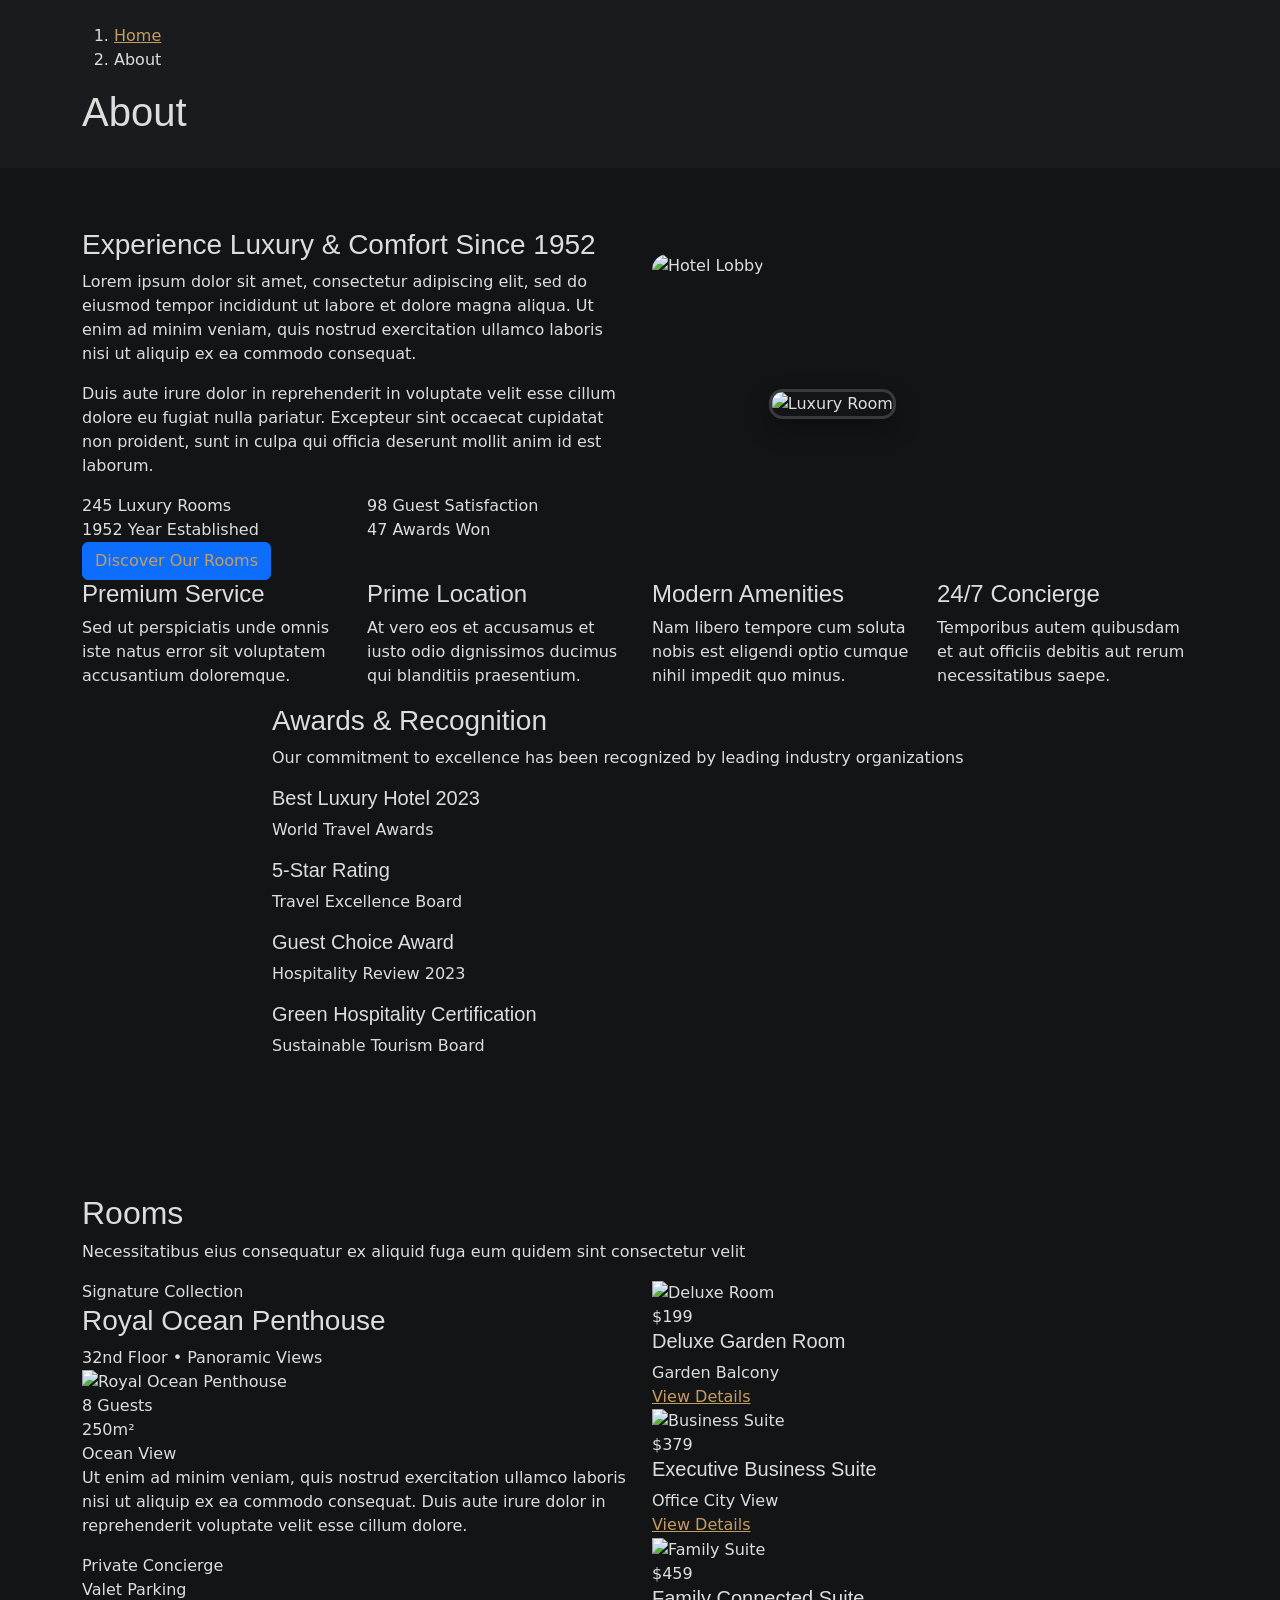
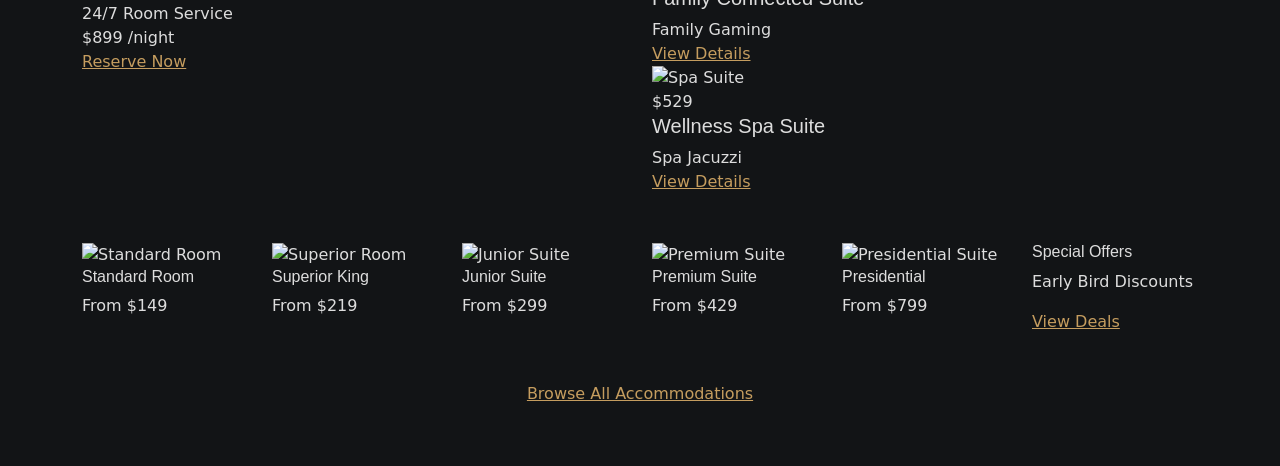
==== commit ed99e568: "Merge pull request #6 from MenghongLy/Kimchhay first push" ====
--- a/pages/About.html
+++ b/pages/About.html
@@ -1,119 +1,461 @@
 <!DOCTYPE html>
 <html lang="en">
+
 <head>
     <meta charset="UTF-8">
     <meta name="viewport" content="width=device-width, initial-scale=1.0">
     <title>About Us</title>
     <link rel="stylesheet" href="../assets/css/style.css">
     <link rel="stylesheet" href="../assets/bootstrap/css/bootstrap.css">
-    <link rel="stylesheet" href="assets/bootstrap/css/bootstrap.css">
-    <link rel="stylesheet" href="../assets/css/navbar.css">
-    <link rel="stylesheet" href="https://cdn.jsdelivr.net/npm/bootstrap-icons@1.11.0/font/bootstrap-icons.css">
-    <link rel="stylesheet" href="chrome-extension://b9320cb4-3119-4d77-bf0e-43c41239dc2c/app/content-style.css">
-    <link href="assets/img/apple-touch-icon.png" rel="apple-touch-icon">
-    <link href="https://fonts.googleapis.com" rel="preconnect">
-    <link href="https://fonts.gstatic.com" rel="preconnect" crossorigin="">
-    <link href="https://fonts.googleapis.com/css2?family=Roboto:ital,wght@0,100;0,300;0,400;0,500;0,700;0,900;1,100;1,300;1,400;1,500;1,700;1,900&amp;family=Open+Sans:ital,wght@0,300;0,400;0,500;0,600;0,700;0,800;1,300;1,400;1,500;1,600;1,700;1,800&amp;family=Comfortaa:wght@300;400;500;600;700&amp;display=swap" rel="stylesheet">
+    <link rel="stylesheet" href="../assets/css/chhay.css">
 </head>
-</head>
-<header id="header" class="header sticky-top">
-
-    <div class="topbar d-flex align-items-center dark-background">
-      <div class="container d-flex justify-content-center justify-content-md-between">
-        <div class="contact-info d-flex align-items-center">
-          <i class="bi bi-envelope d-flex align-items-center"><a href="mailto:contact@example.com">The Continental Hotel @hotmail.com</a></i>
-          <i class="bi bi-phone d-flex align-items-center ms-4"><span>+855 23636363</span></i>
-        </div>
-      </div>
-    </div>
-    <div class="branding d-flex align-items-cente">
-      <div class="container position-relative d-flex align-items-center justify-content-between">
-        <a href="../index.html" class="logo d-flex align-items-center">
-          <h1 class="sitename">The Continental Hotel</h1>
-        </a>
-
-        <nav id="navmenu" class="navmenu">
-          <ul>
-            <li><a href="../index.html">Home</a></li>
-            <li><a href="about.html"class="active">About</a></li>
-            <li><a href="rooms.html">Rooms</a></li>
-            <li><a href="Amentites.html">Amenities</a></li>
-            <li><a href="contact.html">Contact</a></li>
-          </ul>
-          <i class="mobile-nav-toggle d-xl-none bi bi-list"></i>
-        </nav>
-
-      </div>
-
-    </div>
-
-  </header>
+
 <body>
- 
+    <main class="main">
+
+        <!-- Page Title -->
+        <div class="page-title light-background">
+            <div class="container">
+                <nav class="breadcrumbs">
+                    <ol>
+                        <li><a href="index.html">Home</a></li>
+                        <li class="current">About</li>
+                    </ol>
+                </nav>
+                <h1>About</h1>
+            </div>
+        </div><!-- End Page Title -->
+
+        <!-- About Section -->
+        <section id="about" class="about section">
+
+            <div class="container aos-init aos-animate" data-aos="fade-up" data-aos-delay="100">
+
+                <div class="row gy-4 align-items-center">
+
+                    <div class="col-lg-6 aos-init aos-animate" data-aos="fade-right" data-aos-delay="200">
+                        <div class="content">
+                            <h3>Experience Luxury &amp; Comfort Since 1952</h3>
+                            <p>
+                                Lorem ipsum dolor sit amet, consectetur adipiscing elit, sed do eiusmod tempor
+                                incididunt ut labore et dolore magna aliqua. Ut enim ad minim veniam, quis nostrud
+                                exercitation ullamco laboris nisi ut aliquip ex ea commodo consequat.
+                            </p>
+                            <p>
+                                Duis aute irure dolor in reprehenderit in voluptate velit esse cillum dolore eu fugiat
+                                nulla pariatur. Excepteur sint occaecat cupidatat non proident, sunt in culpa qui
+                                officia deserunt mollit anim id est laborum.
+                            </p>
+
+                            <div class="stats-wrapper">
+                                <div class="row">
+                                    <div class="col-6">
+                                        <div class="stat-item">
+                                            <span class="stat-number" data-purecounter-start="0"
+                                                data-purecounter-end="245" data-purecounter-duration="1">245</span>
+                                            <span class="stat-label">Luxury Rooms</span>
+                                        </div>
+                                    </div>
+                                    <div class="col-6">
+                                        <div class="stat-item">
+                                            <span class="stat-number" data-purecounter-start="0"
+                                                data-purecounter-end="98" data-purecounter-duration="1">98</span>
+                                            <span class="stat-label">Guest Satisfaction</span>
+                                        </div>
+                                    </div>
+                                    <div class="col-6">
+                                        <div class="stat-item">
+                                            <span class="stat-number" data-purecounter-start="1940"
+                                                data-purecounter-end="1952" data-purecounter-duration="2">1952</span>
+                                            <span class="stat-label">Year Established</span>
+                                        </div>
+                                    </div>
+                                    <div class="col-6">
+                                        <div class="stat-item">
+                                            <span class="stat-number" data-purecounter-start="0"
+                                                data-purecounter-end="47" data-purecounter-duration="1">47</span>
+                                            <span class="stat-label">Awards Won</span>
+                                        </div>
+                                    </div>
+                                </div>
+                            </div>
+
+                            <div class="btn-wrapper">
+                                <a href="rooms.html" class="btn btn-primary">Discover Our Rooms</a>
+                            </div>
+                        </div>
+                    </div>
+
+                    <div class="col-lg-6 aos-init aos-animate" data-aos="fade-left" data-aos-delay="300">
+                        <div class="image-stack">
+                            <img src="assets/img/hotel/showcase-5.webp" alt="Hotel Lobby" class="img-fluid main-image">
+                            <img src="assets/img/hotel/room-8.webp" alt="Luxury Room" class="img-fluid overlay-image">
+                        </div>
+                    </div>
+
+                </div>
+
+                <div class="features-section aos-init aos-animate" data-aos="fade-up" data-aos-delay="400">
+                    <div class="row gy-4">
+
+                        <div class="col-lg-3 col-md-6">
+                            <div class="feature-item">
+                                <div class="icon">
+                                    <i class="bi bi-shield-check"></i>
+                                </div>
+                                <h4>Premium Service</h4>
+                                <p>Sed ut perspiciatis unde omnis iste natus error sit voluptatem accusantium
+                                    doloremque.</p>
+                            </div>
+                        </div>
+
+                        <div class="col-lg-3 col-md-6">
+                            <div class="feature-item">
+                                <div class="icon">
+                                    <i class="bi bi-geo-alt"></i>
+                                </div>
+                                <h4>Prime Location</h4>
+                                <p>At vero eos et accusamus et iusto odio dignissimos ducimus qui blanditiis
+                                    praesentium.</p>
+                            </div>
+                        </div>
+
+                        <div class="col-lg-3 col-md-6">
+                            <div class="feature-item">
+                                <div class="icon">
+                                    <i class="bi bi-wifi"></i>
+                                </div>
+                                <h4>Modern Amenities</h4>
+                                <p>Nam libero tempore cum soluta nobis est eligendi optio cumque nihil impedit quo
+                                    minus.</p>
+                            </div>
+                        </div>
+
+                        <div class="col-lg-3 col-md-6">
+                            <div class="feature-item">
+                                <div class="icon">
+                                    <i class="bi bi-clock"></i>
+                                </div>
+                                <h4>24/7 Concierge</h4>
+                                <p>Temporibus autem quibusdam et aut officiis debitis aut rerum necessitatibus saepe.
+                                </p>
+                            </div>
+                        </div>
+
+                    </div>
+                </div>
+
+                <div class="awards-section aos-init aos-animate" data-aos="fade-up" data-aos-delay="500">
+                    <div class="row justify-content-center">
+                        <div class="col-lg-8">
+                            <div class="awards-header">
+                                <h3>Awards &amp; Recognition</h3>
+                                <p>Our commitment to excellence has been recognized by leading industry organizations
+                                </p>
+                            </div>
+                            <div class="awards-grid">
+                                <div class="award-item">
+                                    <div class="award-icon">
+                                        <i class="bi bi-award"></i>
+                                    </div>
+                                    <div class="award-content">
+                                        <h5>Best Luxury Hotel 2023</h5>
+                                        <p>World Travel Awards</p>
+                                    </div>
+                                </div>
+                                <div class="award-item">
+                                    <div class="award-icon">
+                                        <i class="bi bi-star-fill"></i>
+                                    </div>
+                                    <div class="award-content">
+                                        <h5>5-Star Rating</h5>
+                                        <p>Travel Excellence Board</p>
+                                    </div>
+                                </div>
+                                <div class="award-item">
+                                    <div class="award-icon">
+                                        <i class="bi bi-heart"></i>
+                                    </div>
+                                    <div class="award-content">
+                                        <h5>Guest Choice Award</h5>
+                                        <p>Hospitality Review 2023</p>
+                                    </div>
+                                </div>
+                                <div class="award-item">
+                                    <div class="award-icon">
+                                        <i class="bi bi-leaf"></i>
+                                    </div>
+                                    <div class="award-content">
+                                        <h5>Green Hospitality Certification</h5>
+                                        <p>Sustainable Tourism Board</p>
+                                    </div>
+                                </div>
+                            </div>
+                        </div>
+                    </div>
+                </div>
+
+            </div>
+
+        </section><!-- /About Section -->
+
+        <!-- Rooms Showcase Section -->
+        <section id="rooms-showcase" class="rooms-showcase section">
+
+            <!-- Section Title -->
+            <div class="container section-title aos-init aos-animate" data-aos="fade-up">
+                <h2>Rooms</h2>
+                <p>Necessitatibus eius consequatur ex aliquid fuga eum quidem sint consectetur velit</p>
+            </div><!-- End Section Title -->
+
+            <div class="container aos-init aos-animate" data-aos="fade-up" data-aos-delay="100">
+
+                <div class="row gy-4">
+                    <div class="col-lg-6 aos-init aos-animate" data-aos="zoom-in" data-aos-delay="200">
+                        <div class="featured-suite-container">
+                            <div class="suite-header">
+                                <div class="suite-category">
+                                    <span class="category-pill">Signature Collection</span>
+                                </div>
+                                <div class="suite-title">
+                                    <h3>Royal Ocean Penthouse</h3>
+                                    <div class="suite-location">
+                                        <i class="bi bi-geo-alt"></i>
+                                        <span>32nd Floor • Panoramic Views</span>
+                                    </div>
+                                </div>
+                            </div>
+
+                            <div class="suite-image-wrapper">
+                                <img src="assets/img/hotel/room-20.webp" alt="Royal Ocean Penthouse" class="img-fluid">
+                                <div class="suite-overlay">
+                                    <div class="suite-specs-row">
+                                        <div class="spec-badge">
+                                            <i class="bi bi-people"></i>
+                                            <span>8 Guests</span>
+                                        </div>
+                                        <div class="spec-badge">
+                                            <i class="bi bi-house"></i>
+                                            <span>250m²</span>
+                                        </div>
+                                        <div class="spec-badge">
+                                            <i class="bi bi-water"></i>
+                                            <span>Ocean View</span>
+                                        </div>
+                                    </div>
+                                </div>
+                            </div>
+
+                            <div class="suite-info">
+                                <p class="suite-description">Ut enim ad minim veniam, quis nostrud exercitation ullamco
+                                    laboris nisi ut aliquip ex ea commodo consequat. Duis aute irure dolor in
+                                    reprehenderit voluptate velit esse cillum dolore.</p>
+
+                                <div class="suite-highlights">
+                                    <div class="highlight-item">
+                                        <i class="bi bi-shield-check"></i>
+                                        <span>Private Concierge</span>
+                                    </div>
+                                    <div class="highlight-item">
+                                        <i class="bi bi-car-front"></i>
+                                        <span>Valet Parking</span>
+                                    </div>
+                                    <div class="highlight-item">
+                                        <i class="bi bi-cup-hot"></i>
+                                        <span>24/7 Room Service</span>
+                                    </div>
+                                </div>
+
+                                <div class="suite-booking">
+                                    <div class="pricing-info">
+                                        <span class="rate">$899</span>
+                                        <span class="period">/night</span>
+                                    </div>
+                                    <a href="room-details.html" class="reserve-btn">Reserve Now</a>
+                                </div>
+                            </div>
+                        </div>
+                    </div><!-- End Featured Suite -->
+
+                    <div class="col-lg-6">
+                        <div class="room-selection-grid">
+
+                            <div class="selection-item aos-init aos-animate" data-aos="slide-up" data-aos-delay="250">
+                                <div class="item-image">
+                                    <img src="assets/img/hotel/room-3.webp" alt="Deluxe Room" class="img-fluid">
+                                    <div class="price-overlay">$199</div>
+                                </div>
+                                <div class="item-details">
+                                    <h5>Deluxe Garden Room</h5>
+                                    <div class="room-features">
+                                        <span><i class="bi bi-tree"></i>Garden</span>
+                                        <span><i class="bi bi-door-open"></i>Balcony</span>
+                                    </div>
+                                    <a href="room-details.html" class="view-btn">View Details</a>
+                                </div>
+                            </div><!-- End Selection Item -->
+
+                            <div class="selection-item aos-init aos-animate" data-aos="slide-up" data-aos-delay="300">
+                                <div class="item-image">
+                                    <img src="assets/img/hotel/room-11.webp" alt="Business Suite" class="img-fluid">
+                                    <div class="price-overlay">$379</div>
+                                </div>
+                                <div class="item-details">
+                                    <h5>Executive Business Suite</h5>
+                                    <div class="room-features">
+                                        <span><i class="bi bi-briefcase"></i>Office</span>
+                                        <span><i class="bi bi-building"></i>City View</span>
+                                    </div>
+                                    <a href="room-details.html" class="view-btn">View Details</a>
+                                </div>
+                            </div><!-- End Selection Item -->
+
+                            <div class="selection-item aos-init aos-animate" data-aos="slide-up" data-aos-delay="350">
+                                <div class="item-image">
+                                    <img src="assets/img/hotel/room-15.webp" alt="Family Suite" class="img-fluid">
+                                    <div class="price-overlay">$459</div>
+                                </div>
+                                <div class="item-details">
+                                    <h5>Family Connected Suite</h5>
+                                    <div class="room-features">
+                                        <span><i class="bi bi-people"></i>Family</span>
+                                        <span><i class="bi bi-controller"></i>Gaming</span>
+                                    </div>
+                                    <a href="room-details.html" class="view-btn">View Details</a>
+                                </div>
+                            </div><!-- End Selection Item -->
+
+                            <div class="selection-item aos-init aos-animate" data-aos="slide-up" data-aos-delay="400">
+                                <div class="item-image">
+                                    <img src="assets/img/hotel/room-9.webp" alt="Spa Suite" class="img-fluid">
+                                    <div class="price-overlay">$529</div>
+                                </div>
+                                <div class="item-details">
+                                    <h5>Wellness Spa Suite</h5>
+                                    <div class="room-features">
+                                        <span><i class="bi bi-heart"></i>Spa</span>
+                                        <span><i class="bi bi-droplet"></i>Jacuzzi</span>
+                                    </div>
+                                    <a href="room-details.html" class="view-btn">View Details</a>
+                                </div>
+                            </div><!-- End Selection Item -->
+
+                        </div>
+                    </div>
+
+                </div>
+
+                <div class="row accommodation-overview mt-5">
+                    <div class="col-lg-2 col-6 aos-init aos-animate" data-aos="fade-up" data-aos-delay="450">
+                        <div class="overview-card">
+                            <div class="overview-image">
+                                <img src="assets/img/hotel/room-2.webp" alt="Standard Room" class="img-fluid">
+                            </div>
+                            <div class="overview-content">
+                                <h6>Standard Room</h6>
+                                <div class="starting-price">From $149</div>
+                                <div class="room-amenities">
+                                    <i class="bi bi-wifi"></i>
+                                    <i class="bi bi-tv"></i>
+                                </div>
+                            </div>
+                        </div>
+                    </div><!-- End Overview Card -->
+
+                    <div class="col-lg-2 col-6 aos-init aos-animate" data-aos="fade-up" data-aos-delay="500">
+                        <div class="overview-card">
+                            <div class="overview-image">
+                                <img src="assets/img/hotel/room-7.webp" alt="Superior Room" class="img-fluid">
+                            </div>
+                            <div class="overview-content">
+                                <h6>Superior King</h6>
+                                <div class="starting-price">From $219</div>
+                                <div class="room-amenities">
+                                    <i class="bi bi-cup-hot"></i>
+                                    <i class="bi bi-snow"></i>
+                                </div>
+                            </div>
+                        </div>
+                    </div><!-- End Overview Card -->
+
+                    <div class="col-lg-2 col-6 aos-init aos-animate" data-aos="fade-up" data-aos-delay="550">
+                        <div class="overview-card">
+                            <div class="overview-image">
+                                <img src="assets/img/hotel/room-13.webp" alt="Junior Suite" class="img-fluid">
+                            </div>
+                            <div class="overview-content">
+                                <h6>Junior Suite</h6>
+                                <div class="starting-price">From $299</div>
+                                <div class="room-amenities">
+                                    <i class="bi bi-door-open"></i>
+                                    <i class="bi bi-telephone"></i>
+                                </div>
+                            </div>
+                        </div>
+                    </div><!-- End Overview Card -->
+
+                    <div class="col-lg-2 col-6 aos-init aos-animate" data-aos="fade-up" data-aos-delay="600">
+                        <div class="overview-card">
+                            <div class="overview-image">
+                                <img src="assets/img/hotel/room-18.webp" alt="Premium Suite" class="img-fluid">
+                            </div>
+                            <div class="overview-content">
+                                <h6>Premium Suite</h6>
+                                <div class="starting-price">From $429</div>
+                                <div class="room-amenities">
+                                    <i class="bi bi-water"></i>
+                                    <i class="bi bi-award"></i>
+                                </div>
+                            </div>
+                        </div>
+                    </div><!-- End Overview Card -->
+
+                    <div class="col-lg-2 col-6 aos-init aos-animate" data-aos="fade-up" data-aos-delay="650">
+                        <div class="overview-card">
+                            <div class="overview-image">
+                                <img src="assets/img/hotel/room-16.webp" alt="Presidential Suite" class="img-fluid">
+                            </div>
+                            <div class="overview-content">
+                                <h6>Presidential</h6>
+                                <div class="starting-price">From $799</div>
+                                <div class="room-amenities">
+                                    <i class="bi bi-star"></i>
+                                    <i class="bi bi-gem"></i>
+                                </div>
+                            </div>
+                        </div>
+                    </div><!-- End Overview Card -->
+
+                    <div class="col-lg-2 col-6 aos-init aos-animate" data-aos="fade-up" data-aos-delay="700">
+                        <div class="overview-card special-offer">
+                            <div class="offer-content">
+                                <div class="offer-icon">
+                                    <i class="bi bi-percent"></i>
+                                </div>
+                                <h6>Special Offers</h6>
+                                <p>Early Bird Discounts</p>
+                                <a href="offers.html" class="offer-link">View Deals</a>
+                            </div>
+                        </div>
+                    </div><!-- End Overview Card -->
+
+                </div>
+
+                <div class="text-center mt-5 aos-init aos-animate" data-aos="fade-up" data-aos-delay="750">
+                    <a href="rooms.html" class="explore-rooms-btn">
+                        <span>Browse All Accommodations</span>
+                        <i class="bi bi-arrow-right"></i>
+                    </a>
+                </div>
+
+            </div>
+
+        </section><!-- /Rooms Showcase Section -->
+
+    </main>
 </body>
- <footer class="footer">
-    <div class="container">
-      <div class="row g-4">
-        <!-- Company Info -->
-        <div class="col-12 col-md-6 col-lg-3 footer-section footer-about">
-          <h3 class="footer-logo">The Continental Hotel</h3>
-          <p class="footer-address">A108 Adam Street<br>New York, NY 535022</p>
-          <div class="footer-contact">
-            <p><strong>Phone:</strong> <a href="tel:+15589554888">+1 5589 55488 55</a></p>
-            <p><strong>Email:</strong> <a href="mailto:info@example.com">info@example.com</a></p>
-          </div>
-        </div>
-
-        <!-- Useful Links -->
-        <div class="col-12 col-md-6 col-lg-3 footer-section">
-          <h4 class="footer-title">Useful Links</h4>
-          <ul class="footer-links">
-            <li><a href="index.html">Home</a></li>
-            <li><a href="pages/About.html">About us</a></li>
-            <li><a href="pages/Amentites.html">Services</a></li>
-            <li><a href="#">Terms of service</a></li>
-            <li><a href="#">Privacy policy</a></li>
-          </ul>
-        </div>
-
-        <!-- Our Services -->
-        <div class="col-12 col-md-6 col-lg-3 footer-section">
-          <h4 class="footer-title">Our Services</h4>
-          <ul class="footer-links">
-            <li><a href="#">Free Wifi</a></li>
-            <li><a href="#">Spa and Sona</a></li>
-            <li><a href="#">Parking</a></li>
-            <li><a href="#">Room Service</a></li>
-            <li><a href="#">Swimming Pool</a></li>
-          </ul>
-        </div>
-
-        <!-- Information -->
-        <div class="col-12 col-md-6 col-lg-3 footer-section">
-          <h4 class="footer-title">Information</h4>
-          <ul class="footer-links">
-            <li><a href="#">About Us</a></li>
-            <li><a href="#">Phone</a></li>
-            <li><a href="#">Suscipit distinctio</a></li>
-            <li><a href="#">Room Service</a></li>
-          </ul>
-        </div>
-      </div>
-
-      <!-- Footer Bottom -->
-      <div class="footer-bottom">
-        <div class="footer-copyright">
-          <p>&copy; Copyright <strong>The Continental Hotel</strong>. All Rights Reserved</p>
-          <p>Designed by <span class="designer">KING CHHAY</span></p>
-        </div>
-        <div class="footer-socials">
-          <a href="#" class="social-icon" title="Twitter"><i class="bi bi-twitter-x"></i></a>
-          <a href="#" class="social-icon" title="Facebook"><i class="bi bi-facebook"></i></a>
-          <a href="#" class="social-icon" title="Instagram"><i class="bi bi-instagram"></i></a>
-          <a href="#" class="social-icon" title="LinkedIn"><i class="bi bi-linkedin"></i></a>
-        </div>
-      </div>
-    </div>
-  </footer>
-    <script src="../assets/bootstrap/js/bootstrap.bundle.min.js" integrity="sha384-FKyoEForCGlyvwx9Hj09JcYn3nv7wiPVlz7YYwJrWVcXK/BmnVDxM+D2scQbITxI" crossorigin="anonymous"></script>
+<script src="../assets/bootstrap/js/bootstrap.bundle.min.js"
+    integrity="sha384-FKyoEForCGlyvwx9Hj09JcYn3nv7wiPVlz7YYwJrWVcXK/BmnVDxM+D2scQbITxI"
+    crossorigin="anonymous"></script>
+
 </html>
--- a/assets/css/style.css
+++ b/assets/css/style.css
@@ -2,6 +2,10 @@
     margin: 0;
     padding: 0;
 }
+
+@import url("https://fonts.googleapis.com/css2?family=Comfortaa:wght@400;500;600;700&family=Open+Sans:wght@400;500;600;700&family=Roboto:wght@300;400;500;700&display=swap");
+
+
 
 :root {
   --default-font: "Roboto",  system-ui, -apple-system, "Segoe UI", Roboto, "Helvetica Neue", Arial, "Noto Sans", "Liberation Sans", sans-serif, "Apple Color Emoji", "Segoe UI Emoji", "Segoe UI Symbol", "Noto Color Emoji";
@@ -42,19 +46,19 @@
   --contrast-color: #ffffff;
 }
 body {
-  color: var(--default-color);
-  background-color: var(--background-color);
-  font-family: var(--default-font);
+  color: var(--default-color)!important;
+  background-color: var(--background-color) !important;
+  font-family: var(--default-font)!important;
 }
 
 a {
-  color: var(--accent-color);
+  color: var(--accent-color)!important;
   text-decoration: none;
   transition: 0.3s;
 }
 
 a:hover {
-  color: color-mix(in srgb, var(--accent-color), transparent 25%);
+  color: color-mix(in srgb, var(--accent-color), transparent 25%)!important;
   text-decoration: none;
 }
 
@@ -68,1605 +72,11 @@
   font-family: var(--heading-font);
 }
 
-.header {
-  --background-color: #202224;
-  --heading-color: #ffffff;
-  color: var(--default-color);
-  transition: all 0.5s;
-  z-index: 997;
-  background-color: var(--background-color);
-}
-.header .topbar {
-  background-color: var(--background-color);
-  height: 40px;
-  padding: 0;
-  font-size: 14px;
-  transition: all 0.5s;
-}
-.header .topbar .contact-info i {
-  font-style: normal;
-  color: var(--contrast-color);
-}
-.header .topbar .contact-info i a,
-.header .topbar .contact-info i span {
-  padding-left: 5px;
-  color: var(--contrast-color);
-}
-
-
-/* ========== HERO SECTION ========== */
-.hero-section {
-  position: relative;
-  height: 600px;
-  display: flex;
-  align-items: center;
-  justify-content: center;
-  text-align: center;
-  color: white;
-  overflow: hidden;
-  padding: 60px 20px;
-}
-
-.hero-video {
-  position: absolute;
-  top: 0;
-  left: 0;
-  width: 100%;
-  height: 100%;
-  object-fit: cover;
-  z-index: 0;
-}
-
-.hero-overlay {
-  position: absolute;
-  top: 0;
-  left: 0;
-  right: 0;
-  bottom: 0;
-  background: rgba(18, 20, 22, 0.5);
-  z-index: 1;
-}
-
-.hero-content {
-  position: relative;
-  z-index: 2;
-  max-width: 700px;
-  width: 100%;
-  animation: fadeInUp 1s ease-out;
-}
-
-.hero-title {
-  font-size: 72px;
-  font-weight: 700;
-  margin-bottom: 20px;
-  letter-spacing: 2px;
-  font-family: var(--heading-font);
-  color: var(--heading-color);
-  text-shadow: 2px 2px 8px rgba(0, 0, 0, 0.5);
-  line-height: 1.1;
-}
-
-.hero-subtitle {
-  font-size: 18px;
-  margin-bottom: 40px;
-  line-height: 1.6;
-  color: #dddddd;
-  text-shadow: 1px 1px 4px rgba(0, 0, 0, 0.5);
-  padding: 0 10px;
-}
-
-.hero-buttons {
-  display: flex;
-  gap: 20px;
-  justify-content: center;
-  flex-wrap: wrap;
-}
-
-.btn {
-  display: inline-block;
-  padding: 15px 40px;
-  font-size: 16px;
-  font-weight: 600;
-  text-decoration: none;
-  border-radius: 50px;
-  transition: all 0.3s ease;
-  cursor: pointer;
-  text-transform: uppercase;
-  letter-spacing: 1px;
-}
-
-.btn-gold {
-  background-color: var(--accent-color);
-  border: 2px solid var(--accent-color) !important;
-  color: var(--nav-color)!important;
-  border-color: var(--accent-color);
-}
-
-.btn-gold:hover {
-  background-color: #d4a76f;
-  border-color: #d4a76f;
-  transform: translateY(-3px);
-  box-shadow: 0 5px 20px rgba(197, 157, 95, 0.4);
-}
-
-.btn-outline {
-  background-color: transparent;
-  color: var(--nav-color)!important;
-  border: 2px solid var(--accent-color) !important;
-  border-color: var(--heading-color);
-}
-
-.btn-outline:hover {
-  background-color: var(--heading-color);
-  color: var(--background-color);
-  transform: translateY(-3px);
-  box-shadow: 0 5px 20px rgba(255, 255, 255, 0.2);
-}
-
-/* ========== BOOKING SECTION ========== */
-.booking-section {
-  background-color: transparent;
-  padding: 60px 20px;
-  margin-top: -50px;
-  position: relative;
-  z-index: 10;
-}
-
-.booking-form {
-  background: rgba(33, 37, 41, 0.5);
-  backdrop-filter: blur(10px);
-  -webkit-backdrop-filter: blur(10px);
-  padding: 35px;
-  border-radius: 12px;
-  border: 1px solid rgba(197, 157, 95, 0.3);
-  box-shadow: 0 8px 32px rgba(0, 0, 0, 0.4), inset 0 1px 1px rgba(255, 255, 255, 0.1);
-  animation: slideUp 0.6s ease-out;
-  transition: all 0.3s ease;
-}
-
-.booking-form:hover {
-  border-color: rgba(197, 157, 95, 0.6);
-  box-shadow: 0 12px 40px rgba(197, 157, 95, 0.2), inset 0 1px 1px rgba(255, 255, 255, 0.15);
-  transform: translateY(-2px);
-}
-
-.form-group {
-  display: flex;
-  flex-direction: column;
-  position: relative;
-}
-
-.form-group label {
-  color: var(--heading-color);
-  font-weight: 600;
-  margin-bottom: 8px;
-  font-size: 12px;
-  text-transform: uppercase;
-  letter-spacing: 0.5px;
-  opacity: 0.9;
-  transition: all 0.3s ease;
-}
-
-.form-group:focus-within label {
-  color: var(--accent-color);
-  opacity: 1;
-}
-
-.form-control {
-  background-color: rgba(30, 33, 38, 0.6);
-  backdrop-filter: blur(5px);
-  -webkit-backdrop-filter: blur(5px);
-  border: 1.5px solid rgba(197, 157, 95, 0.2);
-  color: var(--default-color);
-  padding: 12px 15px;
-  border-radius: 6px;
-  font-family: var(--default-font);
-  font-size: 14px;
-  transition: all 0.3s ease;
-}
-
-.form-control:hover {
-  border-color: rgba(197, 157, 95, 0.4);
-}
-
-.form-control:focus {
-  background-color: rgba(30, 33, 38, 0.95);
-  border-color: var(--accent-color);
-  color: var(--default-color);
-  box-shadow: 0 0 15px rgba(197, 157, 95, 0.4), inset 0 0 8px rgba(197, 157, 95, 0.1);
-  outline: none;
-  transform: translateY(-2px);
-}
-
-.form-control::placeholder {
-  color: rgba(136, 136, 136, 0.6);
-  transition: color 0.3s ease;
-}
-
-.form-control:focus::placeholder {
-  color: rgba(136, 136, 136, 0.3);
-}
-
-.btn-search {
-  background: linear-gradient(135deg, var(--accent-color) 0%, #d4a76f 100%);
-  color: var(--background-color);
-  border: 2px solid var(--accent-color);
-  padding: 12px 32px;
-  min-width: 120px;
-  font-weight: 600;
-  font-size: 14px;
-  transition: all 0.3s ease;
-  box-shadow: 0 4px 15px rgba(197, 157, 95, 0.3);
-  text-transform: uppercase;
-  letter-spacing: 1px;
-}
-
-.btn-search:hover {
-  background: linear-gradient(135deg, #d4a76f 0%, var(--accent-color) 100%);
-  border-color: #d4a76f;
-  transform: translateY(-3px);
-  box-shadow: 0 6px 25px rgba(197, 157, 95, 0.5);
-}
-
-.btn-search:active {
-  transform: translateY(-1px);
-  box-shadow: 0 2px 10px rgba(197, 157, 95, 0.3);
-}
-
-
-/* ========== ABOUT HOME SECTION ========== */
-.about-home {
-  padding: 80px 20px;
-  background: linear-gradient(135deg, rgba(33, 37, 41, 0.5) 0%, rgba(18, 20, 22, 0.3) 100%);
-  border-top: 1px solid rgba(197, 157, 95, 0.2);
-  border-bottom: 1px solid rgba(197, 157, 95, 0.2);
-}
-
-.about-home .container {
-  max-width: 1200px;
-}
-
-/* Content Wrapper */
-.content-wrapper {
-  animation: fadeInUp 0.8s ease-out;
-}
-
-/* Section Badge */
-.section-badge {
-  display: inline-flex;
-  align-items: center;
-  gap: 10px;
-  padding: 12px 20px;
-  background: rgba(197, 157, 95, 0.1);
-  border: 1px solid rgba(197, 157, 95, 0.3);
-  border-radius: 25px;
-  color: var(--accent-color);
-  font-size: 14px;
-  font-weight: 600;
-  text-transform: uppercase;
-  letter-spacing: 1px;
-  margin-bottom: 20px;
-  transition: all 0.3s ease;
-}
-
-.section-badge:hover {
-  background: rgba(197, 157, 95, 0.15);
-  border-color: rgba(197, 157, 95, 0.6);
-}
-
-.section-badge i {
-  font-size: 16px;
-}
-
-/* Heading */
-.about-home h2 {
-  font-size: 48px;
-  font-weight: 700;
-  line-height: 1.2;
-  margin-bottom: 30px;
-  letter-spacing: -1px;
-}
-
-.about-home > .container > .row > div:first-child p {
-  font-size: 16px;
-  line-height: 1.8;
-  color: var(--default-color);
-  margin-bottom: 40px;
-  opacity: 0.95;
-}
-
-/* Highlight Stats */
-.highlight-stats {
-  display: flex;
-  gap: 30px;
-  margin-bottom: 40px;
-  flex-wrap: wrap;
-}
-
-.stat-item {
-  text-align: center;
-  padding: 20px;
-  border-right: 2px solid rgba(197, 157, 95, 0.2);
-  transition: all 0.3s ease;
-}
-
-.stat-item:last-child {
-  border-right: none;
-}
-
-.stat-item:hover {
-  transform: translateY(-5px);
-  color: var(--accent-color);
-}
-
-.stat-number {
-  font-size: 36px;
-  font-weight: 700;
-  color: var(--accent-color);
-  display: block;
-  margin-bottom: 8px;
+.h1,
+.h2,
+.h3,
+.h4,
+.h5,
+.h6 {
   font-family: var(--heading-font);
 }
-
-.stat-label {
-  font-size: 14px;
-  color: var(--default-color);
-  text-transform: uppercase;
-  letter-spacing: 0.5px;
-  opacity: 0.8;
-}
-
-/* Amenities List */
-.amenities-list {
-  display: flex;
-  flex-wrap: wrap;
-  gap: 15px;
-  margin-bottom: 40px;
-}
-
-.amenity-tag {
-  display: flex;
-  align-items: center;
-  gap: 10px;
-  padding: 12px 18px;
-  background: rgba(197, 157, 95, 0.08);
-  border: 1px solid rgba(197, 157, 95, 0.25);
-  border-radius: 8px;
-  font-size: 14px;
-  font-weight: 500;
-  color: var(--default-color);
-  transition: all 0.3s ease;
-}
-
-.amenity-tag:hover {
-  background: rgba(197, 157, 95, 0.15);
-  border-color: rgba(197, 157, 95, 0.5);
-  transform: translateX(5px);
-}
-
-.amenity-tag i {
-  font-size: 18px;
-  color: var(--accent-color);
-}
-
-/* CTA Group */
-.cta-group {
-  display: flex;
-  gap: 20px;
-  flex-wrap: wrap;
-}
-
-.btn-primary,
-.btn-outline {
-  display: inline-flex;
-  align-items: center;
-  gap: 10px;
-  padding: 14px 36px;
-  font-size: 15px;
-  font-weight: 600;
-  text-transform: uppercase;
-  letter-spacing: 1px;
-  border-radius: 6px;
-  transition: all 0.3s ease;
-  text-decoration: none;
-  cursor: pointer;
-  border: 2px solid transparent;
-}
-
-.btn-primary {
-  background-color: var(--accent-color);
-  color: var(--background-color);
-  border-color: var(--accent-color);
-}
-
-.btn-primary:hover {
-  background-color: #d4a76f;
-  border-color: #d4a76f;
-  transform: translateY(-3px);
-  box-shadow: 0 8px 25px rgba(197, 157, 95, 0.3);
-}
-
-.btn-primary span {
-  display: flex;
-  align-items: center;
-  gap: 8px;
-}
-
-.btn-outline {
-  background-color: transparent;
-  color: var(--accent-color);
-  border-color: var(--accent-color);
-}
-
-.btn-outline:hover {
-  background-color: var(--accent-color);
-  color: var(--background-color);
-  transform: translateY(-3px);
-  box-shadow: 0 8px 25px rgba(197, 157, 95, 0.3);
-}
-
-/* Visual Section */
-.visual-section {
-  position: relative;
-  display: flex;
-  flex-direction: column;
-  gap: 30px;
-  animation: fadeInUp 0.8s ease-out 0.2s both;
-}
-
-/* Main Image Container */
-.main-image-container {
-  position: relative;
-  overflow: hidden;
-  border-radius: 12px;
-  aspect-ratio: 4 / 3;
-  border: 2px solid rgba(197, 157, 95, 0.2);
-  transition: all 0.3s ease;
-}
-
-.main-image-container:hover {
-  border-color: rgba(197, 157, 95, 0.5);
-  box-shadow: 0 15px 40px rgba(197, 157, 95, 0.15);
-}
-
-.main-image {
-  width: 100%;
-  height: 100%;
-  object-fit: cover;
-  transition: transform 0.4s ease;
-}
-
-.main-image-container:hover .main-image {
-  transform: scale(1.08);
-}
-
-/* Image Overlay Content */
-.image-overlay-content {
-  position: absolute;
-  bottom: 0;
-  left: 0;
-  right: 0;
-  padding: 30px;
-  background: linear-gradient(180deg, transparent 0%, rgba(18, 20, 22, 0.85) 50%, rgba(18, 20, 22, 0.95) 100%);
-  z-index: 10;
-  transition: all 0.3s ease;
-}
-
-/* Award Badge */
-.award-badge {
-  display: flex;
-  align-items: center;
-  gap: 15px;
-  background: rgba(197, 157, 95, 0.15);
-  padding: 15px 20px;
-  border-radius: 8px;
-  border: 1px solid rgba(197, 157, 95, 0.3);
-  border-left: 4px solid var(--accent-color);
-}
-
-.award-icon {
-  font-size: 32px;
-  color: var(--accent-color);
-}
-
-.award-text {
-  display: flex;
-  flex-direction: column;
-  gap: 4px;
-}
-
-.award-title {
-  font-weight: 700;
-  color: var(--heading-color);
-  font-size: 14px;
-  text-transform: uppercase;
-  letter-spacing: 0.5px;
-}
-
-.award-year {
-  font-size: 12px;
-  color: var(--default-color);
-  opacity: 0.8;
-}
-
-/* Secondary Images */
-.secondary-images {
-  display: grid;
-  grid-template-columns: 1fr 1fr;
-  gap: 20px;
-}
-
-.secondary-image {
-  position: relative;
-  overflow: hidden;
-  border-radius: 8px;
-  aspect-ratio: 1;
-  border: 1px solid rgba(197, 157, 95, 0.15);
-  transition: all 0.3s ease;
-}
-
-.secondary-image:hover {
-  border-color: rgba(197, 157, 95, 0.4);
-  box-shadow: 0 10px 30px rgba(197, 157, 95, 0.1);
-}
-
-.secondary-image img {
-  width: 100%;
-  height: 100%;
-  object-fit: cover;
-  transition: transform 0.3s ease;
-}
-
-.secondary-image:hover img {
-  transform: scale(1.1);
-}
-
-/* Floating Experience Box */
-.floating-experience {
-  position: absolute;
-  bottom: -80px;
-  right:150px;
-  background: rgba(34, 36, 38, 0.95);
-  backdrop-filter: blur(10px);
-  -webkit-backdrop-filter: blur(10px);
-  padding: 25px;
-  border-radius: 12px;
-  border: 1px solid rgba(197, 157, 95, 0.3);
-  border-left: 4px solid var(--accent-color);
-  max-width: 280px;
-  box-shadow: 0 15px 40px rgba(0, 0, 0, 0.4);
-  animation: floatingBox 3s ease-in-out infinite;
-  z-index: 20;
-}
-
-.experience-content h4 {
-  font-size: 16px;
-  font-weight: 700;
-  color: var(--heading-color);
-  margin-bottom: 8px;
-  line-height: 1.3;
-}
-
-.experience-content p {
-  font-size: 13px;
-  color: var(--default-color);
-  margin-bottom: 12px;
-  opacity: 0.85;
-  line-height: 1.5;
-}
-
-/* Rating Stars */
-.rating-stars {
-  display: flex;
-  gap: 5px;
-}
-
-.rating-stars i {
-  font-size: 16px;
-  color: var(--accent-color);
-}
-
-/* Responsive Styles */
-@media (max-width: 1200px) {
-  .hero-title {
-    font-size: 56px;
-  }
-  
-  .hero-subtitle {
-    font-size: 16px;
-  }
-  
-  .btn {
-    padding: 12px 30px;
-    font-size: 14px;
-  }
-
-  .booking-form {
-    padding: 25px;
-  }
-}
-
-@media (max-width: 992px) {
-  .hero-section {
-    height: 500px;
-    padding: 40px 20px;
-  }
-
-  .hero-title {
-    font-size: 48px;
-    margin-bottom: 15px;
-  }
-
-  .hero-subtitle {
-    font-size: 15px;
-    margin-bottom: 30px;
-  }
-
-  .hero-buttons {
-    gap: 15px;
-  }
-
-  .btn {
-    padding: 11px 25px;
-    font-size: 13px;
-  }
-
-  .booking-form {
-    padding: 20px;
-    margin-top: -40px;
-  }
-
-  .form-control {
-    padding: 10px 12px;
-    font-size: 13px;
-  }
-
-  .btn-search {
-    padding: 10px 24px;
-    font-size: 13px;
-  }
-}
-
-@media (max-width: 768px) {
-  .hero-section {
-    height: auto;
-    min-height: 400px;
-    padding: 40px 16px;
-  }
-
-  .hero-content {
-    max-width: 100%;
-  }
-
-  .hero-title {
-    font-size: 36px;
-    margin-bottom: 12px;
-    letter-spacing: 1px;
-  }
-
-  .hero-subtitle {
-    font-size: 14px;
-    margin-bottom: 25px;
-    padding: 0;
-  }
-
-  .hero-buttons {
-    gap: 12px;
-    margin-bottom: 30px;
-  }
-
-  .btn {
-    padding: 10px 20px;
-    font-size: 12px;
-    border-radius: 6px;
-  }
-
-  .booking-form {
-    padding: 15px;
-    margin-top: -30px;
-    gap: 12px !important;
-  }
-
-  .form-group label {
-    font-size: 11px;
-    margin-bottom: 6px;
-  }
-
-  .form-control {
-    padding: 8px 10px;
-    font-size: 12px;
-  }
-
-  .btn-search {
-    padding: 8px 16px;
-    font-size: 12px;
-  }
-
-  .about-home {
-    padding: 60px 20px;
-  }
-
-  .about-home h2 {
-    font-size: 36px;
-  }
-
-  .highlight-stats {
-    flex-direction: column;
-    gap: 20px;
-  }
-
-  .stat-item {
-    border-right: none;
-    border-bottom: 2px solid rgba(197, 157, 95, 0.2);
-    padding-bottom: 20px;
-  }
-
-  .stat-item:last-child {
-    border-bottom: none;
-  }
-
-  .amenities-list {
-    gap: 12px;
-  }
-
-  .amenity-tag {
-    flex: 1;
-    min-width: 150px;
-    justify-content: center;
-  }
-
-  .cta-group {
-    flex-direction: column;
-  }
-
-  .btn-primary,
-  .btn-outline {
-    width: 100%;
-    justify-content: center;
-  }
-
-  .secondary-images {
-    grid-template-columns: 1fr;
-  }
-
-  .floating-experience {
-    position: static;
-    max-width: 100%;
-    margin-top: 20px;
-  }
-}
-
-@media (max-width: 576px) {
-  .hero-section {
-    min-height: 350px;
-    padding: 30px 12px;
-  }
-
-  .hero-title {
-    font-size: 28px;
-    margin-bottom: 10px;
-    letter-spacing: 0.5px;
-  }
-
-  .hero-subtitle {
-    font-size: 13px;
-    margin-bottom: 20px;
-    line-height: 1.5;
-  }
-
-  .hero-buttons {
-    flex-direction: column;
-    gap: 10px;
-    margin-bottom: 20px;
-  }
-
-  .btn {
-    width: 100%;
-    padding: 10px 16px;
-    font-size: 11px;
-  }
-
-  .booking-form {
-    padding: 12px;
-    margin-top: -25px;
-    gap: 10px !important;
-  }
-
-  .form-group label {
-    font-size: 10px;
-  }
-
-  .form-control {
-    padding: 7px 8px;
-    font-size: 11px;
-  }
-
-  .btn-search {
-    padding: 7px 12px;
-    font-size: 11px;
-  }
-
-  .about-home h2 {
-    font-size: 28px;
-    margin-bottom: 20px;
-  }
-
-  .stat-number {
-    font-size: 28px;
-  }
-
-  .stat-label {
-    font-size: 12px;
-  }
-
-  .amenities-list {
-    flex-direction: column;
-  }
-
-  .amenity-tag {
-    width: 100%;
-  }
-}
-
-/* ========== ROOMS SHOWCASE SECTION ========== */
-.rooms-showcase {
-  padding: 80px 20px;
-  background: linear-gradient(135deg, rgba(33, 37, 41, 0.3) 0%, rgba(18, 20, 22, 0.2) 100%);
-  border-top: 1px solid rgba(197, 157, 95, 0.2);
-  position: relative;
-}
-
-
-/* Section Title */
-.section-title {
-  text-align: center;
-  margin-bottom: 60px;
-  animation: fadeInUp 0.8s ease-out;
-  display: flex;
-  flex-direction: column;
-  align-items: center;
-}
-
-.section-title h2 {
-  font-size: 52px;
-  font-weight: 700;
-  margin-bottom: 15px;
-  letter-spacing: -1px;
-  color: var(--heading-color);
-  position: relative;
-  padding-bottom: 20px;
-}
-
-.section-title h2::after {
-  content: '';
-  position: absolute;
-  bottom: 0;
-  left: 50%;
-  transform: translateX(-50%);
-  width: 60px;
-  height: 4px;
-  background: linear-gradient(90deg, transparent 0%, var(--accent-color) 50%, transparent 100%);
-  border-radius: 2px;
-}
-
-.section-title p {
-  font-size: 16px;
-  color: var(--default-color);
-  opacity: 0.85;
-  max-width: 500px;
-  margin: 0 auto;
-}
-
-/* Featured Suite Container */
-.featured-suite-container {
-  background: rgba(34, 36, 38, 0.6);
-  border: 1px solid rgba(197, 157, 95, 0.2);
-  border-radius: 12px;
-  overflow: hidden;
-  transition: all 0.4s ease;
-  box-shadow: 0 10px 40px rgba(0, 0, 0, 0.3);
-}
-
-.featured-suite-container:hover {
-  border-color: rgba(197, 157, 95, 0.5);
-  box-shadow: 0 20px 60px rgba(197, 157, 95, 0.2);
-  transform: translateY(-8px);
-}
-
-/* Suite Header */
-.suite-header {
-  padding: 25px;
-  background: linear-gradient(135deg, rgba(197, 157, 95, 0.08) 0%, transparent 100%);
-  border-bottom: 1px solid rgba(197, 157, 95, 0.15);
-}
-
-.suite-category {
-  display: inline-block;
-  margin-bottom: 10px;
-}
-
-.category-pill {
-  display: inline-block;
-  padding: 6px 14px;
-  background: rgba(197, 157, 95, 0.15);
-  border: 1px solid rgba(197, 157, 95, 0.4);
-  border-radius: 20px;
-  color: var(--accent-color);
-  font-size: 12px;
-  font-weight: 600;
-  text-transform: uppercase;
-  letter-spacing: 0.5px;
-}
-
-.suite-title h3 {
-  font-size: 28px;
-  font-weight: 700;
-  color: var(--heading-color);
-  margin-bottom: 8px;
-}
-
-.suite-location {
-  display: flex;
-  align-items: center;
-  gap: 8px;
-  color: var(--accent-color);
-  font-size: 14px;
-  font-weight: 500;
-}
-
-.suite-location i {
-  font-size: 16px;
-}
-
-/* Suite Image Wrapper */
-.suite-image-wrapper {
-  position: relative;
-  overflow: hidden;
-  height: 350px;
-}
-
-.suite-image-wrapper img {
-  width: 100%;
-  height: 100%;
-  object-fit: cover;
-  transition: transform 0.4s ease;
-}
-
-.featured-suite-container:hover .suite-image-wrapper img {
-  transform: scale(1.08);
-}
-
-.suite-overlay {
-  position: absolute;
-  bottom: 0;
-  left: 0;
-  right: 0;
-  padding: 20px;
-  background: linear-gradient(180deg, transparent 0%, rgba(18, 20, 22, 0.95) 100%);
-  z-index: 10;
-}
-
-.suite-specs-row {
-  display: flex;
-  gap: 15px;
-  flex-wrap: wrap;
-}
-
-.spec-badge {
-  display: flex;
-  align-items: center;
-  gap: 6px;
-  padding: 8px 14px;
-  background: rgba(197, 157, 95, 0.12);
-  border: 1px solid rgba(197, 157, 95, 0.3);
-  border-radius: 6px;
-  color: var(--accent-color);
-  font-size: 13px;
-  font-weight: 600;
-}
-
-.spec-badge i {
-  font-size: 16px;
-}
-
-
-.suite-description {
-  color: var(--default-color);
-  text-align: center;
-  line-height: 1.8;
-  margin-bottom: 20px;
-  font-size: 14px;
-  opacity: 0.9;
-}
-
-.suite-highlights {
-  display: flex;
-  justify-content: center;
-  gap: 20px;
-  margin-bottom: 25px;
-  flex-wrap: wrap;
-}
-
-.highlight-item {
-  display: flex;
-  align-items: center;
-  gap: 8px;
-  color: var(--accent-color);
-  font-size: 14px;
-  font-weight: 500;
-}
-
-.highlight-item i {
-  font-size: 18px;
-}
-
-/* Suite Booking */
-.suite-booking {
-  display: flex;
-  align-items: center;
-  gap: 20px;
-  justify-content:space-around;
-  padding-top: 10px;
-  padding-bottom: 10px;
-  border-top: 1px solid rgba(197, 157, 95, 0.15);
-}
-
-.pricing-info {
-  display: flex;
-  align-items: baseline;
-  gap: 5px;
-}
-
-.rate {
-  font-size: 32px;
-  font-weight: 700;
-  color: var(--accent-color);
-}
-
-.period {
-  font-size: 14px;
-  color: var(--default-color);
-  opacity: 0.8;
-}
-
-.reserve-btn {
-  display: inline-block;
-  padding: 12px 32px;
-  background: linear-gradient(135deg, var(--accent-color) 0%, #d4a76f 100%);
-  color: var(--background-color);
-  text-decoration: none;
-  border-radius: 6px;
-  font-weight: 600;
-  font-size: 14px;
-  text-transform: uppercase;
-  letter-spacing: 0.5px;
-  transition: all 0.3s ease;
-  cursor: pointer;
-  border: none;
-}
-
-.reserve-btn:hover {
-  background: linear-gradient(135deg, #d4a76f 0%, var(--accent-color) 100%);
-  transform: translateY(-3px);
-  box-shadow: 0 8px 25px rgba(197, 157, 95, 0.3);
-}
-
-/* Room Selection Grid */
-.room-selection-grid {
-  display: grid;
-  grid-template-columns: 1fr 1fr;
-  gap: 20px;
-}
-
-.selection-item {
-  display: flex;
-  flex-direction: column;
-  background: rgba(34, 36, 38, 0.6);
-  border: 1px solid rgba(197, 157, 95, 0.15);
-  border-radius: 8px;
-  overflow: hidden;
-  transition: all 0.3s ease;
-  height: 100%;
-}
-
-.selection-item:hover {
-  border-color: rgba(197, 157, 95, 0.4);
-  background: rgba(34, 36, 38, 0.8);
-  transform: translateY(-8px);
-  box-shadow: 0 12px 30px rgba(197, 157, 95, 0.15);
-}
-
-.item-image {
-  position: relative;
-  width: 100%;
-  height: 200px;
-  overflow: hidden;
-}
-
-.item-image img {
-  width: 100%;
-  height: 100%;
-  object-fit: cover;
-  transition: transform 0.3s ease;
-}
-
-.selection-item:hover .item-image img {
-  transform: scale(1.1);
-}
-
-.price-overlay {
-  position: absolute;
-  top: 10px;
-  right: 10px;
-  background: var(--accent-color);
-  color: var(--background-color);
-  padding: 6px 14px;
-  border-radius: 6px;
-  font-weight: 700;
-  font-size: 15px;
-  z-index: 10;
-  box-shadow: 0 4px 12px rgba(197, 157, 95, 0.3);
-}
-
-.item-details {
-  padding: 18px;
-  display: flex;
-  flex-direction: column;
-  justify-content: space-between;
-  flex-grow: 1;
-}
-
-.item-details h5 {
-  font-size: 16px;
-  font-weight: 700;
-  color: var(--heading-color);
-  margin-bottom: 12px;
-}
-
-.room-features {
-  display: flex;
-  gap: 12px;
-  margin-bottom: 14px;
-  flex-wrap: wrap;
-}
-
-.room-features span {
-  display: flex;
-  align-items: center;
-  gap: 5px;
-  font-size: 12px;
-  color: var(--accent-color);
-  opacity: 0.85;
-}
-
-.view-btn {
-  display: inline-block;
-  padding: 8px 16px;
-  background: rgba(197, 157, 95, 0.15);
-  color: var(--accent-color);
-  text-decoration: none;
-  border-radius: 4px;
-  font-size: 12px;
-  font-weight: 600;
-  text-transform: uppercase;
-  text-align: center;
-  transition: all 0.3s ease;
-  border: 1px solid rgba(197, 157, 95, 0.3);
-  width: fit-content;
-}
-
-.view-btn:hover {
-  background: var(--accent-color);
-  color: var(--background-color);
-  border-color: var(--accent-color);
-}
-
-/* Responsive Rooms Showcase */
-@media (max-width: 1200px) {
-  .rooms-showcase {
-    padding: 60px 20px;
-  }
-
-  .section-title h2 {
-    font-size: 42px;
-  }
-
-  .suite-title h3 {
-    font-size: 24px;
-  }
-
-  .suite-image-wrapper {
-    height: 300px;
-  }
-}
-
-@media (max-width: 992px) {
-  .section-title {
-    margin-bottom: 40px;
-  }
-
-  .section-title h2 {
-    font-size: 36px;
-  }
-
-  .suite-header {
-    padding: 20px;
-  }
-
-  .suite-title h3 {
-    font-size: 22px;
-    margin-bottom: 5px;
-  }
-
-  .suite-info {
-    padding: 20px;
-  }
-
-  .suite-booking {
-    gap: 15px;
-  }
-
-  .rate {
-    font-size: 28px;
-  }
-
-  .reserve-btn {
-    padding: 10px 24px;
-    font-size: 13px;
-  }
-
-  .room-selection-grid {
-    gap: 15px;
-    grid-template-columns: 1fr 1fr;
-  }
-
-  .selection-item {
-    display: flex;
-    flex-direction: column;
-  }
-
-  .item-image {
-    height: 160px;
-  }
-
-  .item-details {
-    padding: 12px;
-  }
-
-  .item-details h5 {
-    font-size: 14px;
-    margin-bottom: 8px;
-  }
-
-  .overview-image {
-    height: 180px;
-  }
-
-  .overview-content h6 {
-    font-size: 14px;
-  }
-
-  .starting-price {
-    font-size: 16px;
-  }
-}
-
-@media (max-width: 768px) {
-  .rooms-showcase {
-    padding: 50px 16px;
-  }
-
-  .section-title {
-    margin-bottom: 35px;
-  }
-
-  .section-title h2 {
-    font-size: 28px;
-    margin-bottom: 12px;
-  }
-
-  .section-title p {
-    font-size: 14px;
-  }
-
-  .featured-suite-container {
-    border-radius: 8px;
-  }
-
-  .suite-header {
-    padding: 18px;
-  }
-
-  .suite-title h3 {
-    font-size: 20px;
-  }
-
-  .suite-image-wrapper {
-    height: 250px;
-  }
-
-  .suite-info {
-    padding: 18px;
-  }
-
-  .suite-highlights {
-    gap: 15px;
-    margin-bottom: 20px;
-  }
-
-  .suite-booking {
-    flex-direction: column;
-    gap: 12px;
-    border-top: 1px solid rgba(197, 157, 95, 0.15);
-    padding-top: 15px;
-  }
-
-  .pricing-info {
-    width: 100%;
-  }
-
-  .reserve-btn {
-    width: 100%;
-    text-align: center;
-  }
-
-  .room-selection-grid {
-    gap: 12px;
-    grid-template-columns: 1fr;
-  }
-
-  .selection-item {
-    display: flex;
-    flex-direction: column;
-  }
-
-  .item-image {
-    height: 180px;
-  }
-
-  .item-details {
-    padding: 10px;
-  }
-
-  .item-details h5 {
-    font-size: 13px;
-    margin-bottom: 6px;
-  }
-
-  .room-features span {
-    font-size: 11px;
-  }
-
-  .view-btn {
-    padding: 6px 12px;
-    font-size: 11px;
-  }
-
-  .accommodation-overview {
-    margin-top: 40px;
-  }
-
-  .overview-image {
-    height: 150px;
-  }
-
-  .overview-content {
-    padding: 15px;
-  }
-
-  .overview-content h6 {
-    font-size: 13px;
-    margin-bottom: 8px;
-  }
-
-  .starting-price {
-    font-size: 14px;
-    margin-bottom: 10px;
-  }
-
-  .room-amenities {
-    font-size: 16px;
-  }
-
-  .explore-rooms-btn {
-    padding: 12px 30px;
-    font-size: 12px;
-  }
-}
-
-@media (max-width: 576px) {
-  .rooms-showcase {
-    padding: 40px 12px;
-  }
-
-  .section-title h2 {
-    font-size: 24px;
-  }
-
-  .section-title p {
-    font-size: 13px;
-  }
-
-  .suite-header {
-    padding: 15px;
-  }
-
-  .category-pill {
-    font-size: 11px;
-    padding: 5px 10px;
-  }
-
-  .suite-title h3 {
-    font-size: 18px;
-    margin-bottom: 5px;
-  }
-
-  .suite-location {
-    font-size: 12px;
-  }
-
-  .suite-image-wrapper {
-    height: 200px;
-  }
-
-  .suite-specs-row {
-    gap: 10px;
-  }
-
-  .spec-badge {
-    padding: 6px 10px;
-    font-size: 11px;
-  }
-
-  .suite-info {
-    padding: 15px;
-  }
-
-  .suite-description {
-    font-size: 13px;
-    margin-bottom: 15px;
-  }
-
-  .suite-highlights {
-    gap: 12px;
-    margin-bottom: 15px;
-  }
-
-  .highlight-item {
-    font-size: 12px;
-  }
-
-  .rate {
-    font-size: 24px;
-  }
-
-  .period {
-    font-size: 12px;
-  }
-
-  .reserve-btn {
-    padding: 10px 20px;
-    font-size: 12px;
-  }
-
-  .selection-item {
-    grid-template-columns: 90px 1fr;
-    gap: 8px;
-  }
-
-  .item-image {
-    height: 90px;
-  }
-
-  .item-details h5 {
-    font-size: 12px;
-  }
-
-  .overview-card {
-    margin-bottom: 15px;
-  }
-
-  .overview-image {
-    height: 120px;
-  }
-
-  .overview-content {
-    padding: 12px;
-  }
-
-  .overview-content h6 {
-    font-size: 12px;
-  }
-
-  .starting-price {
-    font-size: 13px;
-  }
-
-  .room-amenities {
-    font-size: 14px;
-  }
-
-  .offer-content {
-    padding: 20px 15px;
-  }
-
-  .offer-icon {
-    font-size: 36px;
-    margin-bottom: 10px;
-  }
-
-  .offer-content h6 {
-    font-size: 14px;
-  }
-
-  .offer-content p {
-    font-size: 12px;
-  }
-
-  .offer-link {
-    padding: 6px 16px;
-    font-size: 10px;
-  }
-
-  .explore-rooms-btn {
-    width: 100%;
-    justify-content: center;
-    padding: 12px 20px;
-    font-size: 11px;
-  }
-}
-
-@media (max-width: 1200px) {
-  .about-home {
-    padding: 60px 20px;
-  }
-
-  .about-home h2 {
-    font-size: 36px;
-  }
-
-  .highlight-stats {
-    flex-direction: column;
-    gap: 20px;
-  }
-
-  .stat-item {
-    border-right: none;
-    border-bottom: 2px solid rgba(197, 157, 95, 0.2);
-    padding-bottom: 20px;
-  }
-
-  .stat-item:last-child {
-    border-bottom: none;
-  }
-
-  .amenities-list {
-    gap: 12px;
-  }
-
-  .amenity-tag {
-    flex: 1;
-    min-width: 150px;
-    justify-content: center;
-  }
-
-  .cta-group {
-    flex-direction: column;
-  }
-
-  .btn-primary,
-  .btn-outline {
-    width: 100%;
-    justify-content: center;
-  }
-
-  .secondary-images {
-    grid-template-columns: 1fr;
-  }
-
-  .floating-experience {
-    position: static;
-    max-width: 100%;
-    margin-top: 20px;
-  }
-}
--- a/assets/css/chhay.css
+++ b/assets/css/chhay.css
@@ -0,0 +1,459 @@
+.page-title {
+    color: var(--default-color);
+    background-color: var(--background-color);
+    padding: 1.5rem 0;
+    position: relative;
+}
+
+.light-background {
+    --background-color: #191b1e;
+    --surface-color: #40484e;
+}
+
+.breadcrumb-item + .breadcrumb-item::before {
+    color: var(--default-color);
+}
+
+.breadcrumb-item a {
+    color: var(--accent-color);
+    text-decoration: none;
+}
+
+.breadcrumbs .breadcrumb-item.active {
+    color: var(--default-color);
+    opacity: 1;
+}
+
+section,
+.section {
+    color: var(--default-color);
+    background-color: var(--background-color);
+    padding: 60px 0;
+    scroll-margin-top: 90px;
+    overflow: clip;
+}
+
+.amenities {
+    position: relative;
+}
+
+.amenities-wrap {
+    position: relative;
+    z-index: 1;
+}
+
+.section-heading h2 {
+    color: var(--heading-color);
+}
+
+.section-heading p {
+    color: color-mix(in srgb, var(--default-color), transparent 15%);
+    max-width: 760px;
+    margin: 0 auto;
+}
+
+.amenities .amenity-feature.card {
+    background: linear-gradient(165deg, color-mix(in srgb, var(--surface-color), #000 8%), var(--surface-color));
+    border: 1px solid color-mix(in srgb, var(--accent-color), transparent 82%);
+    box-shadow: 0 14px 34px rgba(0, 0, 0, 0.28);
+    transition: transform 0.25s ease, box-shadow 0.25s ease;
+    height: 100%;
+}
+
+.amenities .amenity-feature:hover {
+    transform: translateY(-6px);
+    box-shadow: 0 20px 42px rgba(0, 0, 0, 0.35);
+}
+
+.amenities .amenity-feature .feature-image {
+    position: relative;
+    height: 260px;
+    overflow: hidden;
+}
+
+.amenities .amenity-feature .feature-image img {
+    width: 100%;
+    height: 100%;
+    object-fit: cover;
+    transform: scale(1.01);
+    transition: transform 0.4s ease;
+}
+
+.amenities .amenity-feature:hover .feature-image img {
+    transform: scale(1.07);
+}
+
+.feature-overlay {
+    position: absolute;
+    inset: 0;
+    background: linear-gradient(to top, rgba(0, 0, 0, 0.72), rgba(0, 0, 0, 0.1));
+    display: flex;
+    align-items: end;
+    padding: 1rem;
+}
+
+.feature-icon {
+    width: 3rem;
+    height: 3rem;
+    background-color: color-mix(in srgb, var(--accent-color), #fff 6%);
+    color: var(--contrast-color);
+    font-size: 1.35rem;
+    box-shadow: 0 8px 20px rgba(0, 0, 0, 0.35);
+}
+
+.amenities .amenity-feature .feature-content h3 {
+    margin-bottom: 0.75rem;
+}
+
+.amenities .amenity-feature .feature-content p {
+    margin-bottom: 1rem;
+    color: var(--default-color);
+}
+
+.amenities .amenity-feature .feature-content,
+.amenities .amenity-feature .feature-content h3,
+.amenities .amenity-feature .feature-content .detail-item,
+.amenities .amenity-feature .feature-content span,
+.amenity-card .card-body,
+.amenity-card .card-body h4,
+.amenity-card .card-body p,
+.dining-section .card-body,
+.dining-section .card-body h3,
+.dining-section .card-body p,
+.dining-section .dining-highlights li {
+    color: var(--default-color);
+}
+
+.detail-item i {
+    color: var(--accent-color);
+}
+
+.amenities .amenity-feature .feature-content .btn-feature {
+    background: var(--accent-color);
+    color: var(--contrast-color) !important;
+    border: none;
+    padding: 0.65rem 1.15rem;
+    border-radius: 999px;
+    font-weight: 600;
+    text-decoration: none;
+    display: inline-block;
+    transition: all 0.25s ease;
+}
+
+.amenities .amenity-feature .feature-content .btn-feature:hover {
+    filter: brightness(0.92);
+    transform: translateY(-1px);
+}
+
+.amenity-card.card {
+    background: color-mix(in srgb, var(--surface-color), #000 6%);
+    border: 1px solid color-mix(in srgb, var(--accent-color), transparent 88%);
+    height: 100%;
+    transition: transform 0.25s ease, box-shadow 0.25s ease;
+}
+
+.amenity-card .card-body {
+    text-align: center;
+    display: flex;
+    flex-direction: column;
+    align-items: center;
+}
+
+.amenity-card:hover {
+    transform: translateY(-5px);
+    box-shadow: 0 14px 28px rgba(0, 0, 0, 0.25);
+}
+
+.card-icon {
+    width: 2.7rem;
+    height: 2.7rem;
+    background: color-mix(in srgb, var(--accent-color), transparent 70%);
+    color: var(--accent-color);
+    font-size: 1.25rem;
+    margin-bottom: 0.9rem;
+}
+
+.amenity-card h4 {
+    font-size: 1.1rem;
+    margin-bottom: 0.6rem;
+}
+
+.amenity-card p {
+    margin-bottom: 0;
+    color: var(--default-color);
+}
+
+.dining-section.card {
+    background: linear-gradient(145deg, color-mix(in srgb, var(--surface-color), #000 6%), var(--surface-color));
+    border: 1px solid color-mix(in srgb, var(--accent-color), transparent 84%);
+}
+
+.dining-content .lead {
+    color: var(--default-color);
+    font-size: 1rem;
+}
+
+.dining-highlights {
+    list-style: none;
+    padding-left: 0;
+    margin-bottom: 1.2rem;
+}
+
+.dining-highlights li {
+    margin-bottom: 0.5rem;
+}
+
+.dining-highlights i {
+    color: var(--accent-color);
+    margin-right: 0.4rem;
+}
+
+.btn-outline {
+    border: 1px solid color-mix(in srgb, var(--accent-color), transparent 35%);
+    color: var(--accent-color) !important;
+    background: transparent;
+}
+
+.btn-outline:hover {
+    background-color: color-mix(in srgb, var(--accent-color), transparent 82%);
+}
+
+.dining-section .btn-primary {
+    background-color: var(--accent-color);
+    border-color: var(--accent-color);
+    color: var(--contrast-color) !important;
+}
+
+.dining-section .btn-primary:hover,
+.dining-section .btn-primary:focus {
+    background-color: color-mix(in srgb, var(--accent-color), #000 12%);
+    border-color: color-mix(in srgb, var(--accent-color), #000 12%);
+    color: var(--contrast-color) !important;
+}
+
+.dining-images {
+    position: relative;
+    min-height: 300px;
+}
+
+.main-image {
+    border-radius: 1rem;
+    width: 100%;
+    height: 100%;
+    min-height: 300px;
+    object-fit: cover;
+}
+
+.image-overlay {
+    position: absolute;
+    right: -12px;
+    bottom: -18px;
+    width: 44%;
+}
+
+.overlay-image {
+    border-radius: 0.85rem;
+    border: 3px solid color-mix(in srgb, var(--surface-color), #fff 10%);
+    box-shadow: 0 10px 24px rgba(0, 0, 0, 0.3);
+}
+
+@media (max-width: 991.98px) {
+    .dining-images {
+        margin-top: 1rem;
+    }
+
+    .image-overlay {
+        right: 0;
+        bottom: -10px;
+        width: 42%;
+    }
+}
+
+@media (max-width: 575.98px) {
+    .amenity-card .card-body,
+    .amenities .amenity-feature .card-body,
+    .dining-section .card-body {
+        padding: 1rem !important;
+    }
+
+    .section-heading h2 {
+        font-size: 1.45rem;
+    }
+
+    .feature-icon {
+        width: 2.7rem;
+        height: 2.7rem;
+        font-size: 1.2rem;
+    }
+}
+
+/* Contact page */
+.contact-page .contact {
+    background:
+        linear-gradient(170deg, rgba(197, 157, 95, 0.08), transparent 20%),
+        linear-gradient(var(--background-color), color-mix(in srgb, var(--background-color), #000 6%));
+}
+
+.contact-page .contact-info-wrapper {
+    display: grid;
+    gap: 1.1rem;
+}
+
+.contact-page .contact-info-item,
+.contact-page .contact-form-card {
+    background: linear-gradient(155deg, color-mix(in srgb, var(--surface-color), #000 7%), var(--surface-color));
+    border: 1px solid color-mix(in srgb, var(--accent-color), transparent 84%);
+    border-radius: 16px;
+    box-shadow: 0 14px 30px rgba(0, 0, 0, 0.28);
+}
+
+.contact-page .contact-info-item {
+    background: transparent;
+    border: 0;
+    border-radius: 0;
+    box-shadow: none;
+    display: flex;
+    align-items: flex-start;
+    gap: 1.15rem;
+    padding: 0.55rem 0;
+}
+
+.contact-page .contact-info-item:hover {
+    transform: none;
+    box-shadow: none;
+}
+
+.contact-page .info-icon {
+    width: 3.6rem;
+    height: 3.6rem;
+    display: inline-flex;
+    align-items: center;
+    justify-content: center;
+    border-radius: 50%;
+    flex-shrink: 0;
+    background: color-mix(in srgb, var(--accent-color), transparent 86%);
+    color: var(--accent-color);
+    font-size: 1.3rem;
+}
+
+.contact-page .info-content h3 {
+    margin-bottom: 0.55rem;
+    font-size: clamp(1.35rem, 1.2rem + 0.9vw, 2rem);
+}
+
+.contact-page .info-content p {
+    margin-bottom: 0.3rem;
+    font-size: clamp(1rem, 0.95rem + 0.55vw, 1.42rem);
+    line-height: 1.5;
+    color: color-mix(in srgb, var(--default-color), transparent 13%);
+}
+
+.contact-page .contact-form-card {
+    padding: 1.7rem;
+    position: relative;
+    overflow: hidden;
+}
+
+.contact-page .contact-form-card::after {
+    content: "";
+    position: absolute;
+    inset: auto -55px -55px auto;
+    width: 180px;
+    height: 180px;
+    background: radial-gradient(circle, rgba(197, 157, 95, 0.24), transparent 68%);
+    pointer-events: none;
+}
+
+.contact-page .contact-form-card h2 {
+    margin-bottom: 0.55rem;
+}
+
+.contact-page .contact-form-card p {
+    color: color-mix(in srgb, var(--default-color), transparent 14%);
+}
+
+.contact-page .contact-form-card .form-control {
+    background: color-mix(in srgb, var(--surface-color), #000 10%);
+    border: 1px solid color-mix(in srgb, var(--accent-color), transparent 84%);
+    color: var(--default-color);
+    border-radius: 12px;
+    padding: 0.8rem 0.95rem;
+}
+
+.contact-page .contact-form-card .form-control::placeholder {
+    color: color-mix(in srgb, var(--default-color), transparent 45%);
+}
+
+.contact-page .contact-form-card .form-control:focus {
+    border-color: color-mix(in srgb, var(--accent-color), transparent 30%);
+    box-shadow: 0 0 0 0.18rem color-mix(in srgb, var(--accent-color), transparent 75%);
+}
+
+.contact-page .btn-submit {
+    display: block;
+    width: 100%;
+    background: linear-gradient(135deg, color-mix(in srgb, var(--accent-color), #fff 3%), color-mix(in srgb, var(--accent-color), #000 14%));
+    border: 0;
+    border-radius: 999px;
+    padding: 0.75rem 1.5rem;
+    color: var(--contrast-color) !important;
+    font-weight: 600;
+    letter-spacing: 0.2px;
+    transition: transform 0.2s ease, filter 0.2s ease;
+}
+
+.contact-page .btn-submit:hover {
+    filter: brightness(1.06);
+    transform: translateY(-2px);
+}
+
+.contact-page .php-email-form .loading,
+.contact-page .php-email-form .error-message,
+.contact-page .php-email-form .sent-message {
+    border-radius: 10px;
+    margin: 0;
+}
+
+.contact-page .map-container {
+    margin-top: 3rem;
+    padding-inline: clamp(0.75rem, 2.8vw, 2rem);
+}
+
+.contact-page .map-container iframe {
+    border-radius: 16px;
+    border: 1px solid color-mix(in srgb, var(--accent-color), transparent 82%) !important;
+    box-shadow: 0 16px 38px rgba(0, 0, 0, 0.35);
+}
+
+@media (max-width: 991.98px) {
+    .contact-page .contact-form-card {
+        padding: 1.35rem;
+    }
+
+    .contact-page .map-container iframe {
+        height: 420px;
+    }
+}
+
+@media (max-width: 575.98px) {
+    .contact-page .contact {
+        padding-top: 42px;
+    }
+
+    .contact-page .contact-form-card {
+        padding: 1rem;
+    }
+
+    .contact-page .contact-info-item {
+        padding: 0.95rem;
+    }
+
+    .contact-page .map-container {
+        margin-top: 2.1rem;
+        padding-inline: 0.65rem;
+    }
+
+    .contact-page .map-container iframe {
+        height: 340px;
+    }
+}
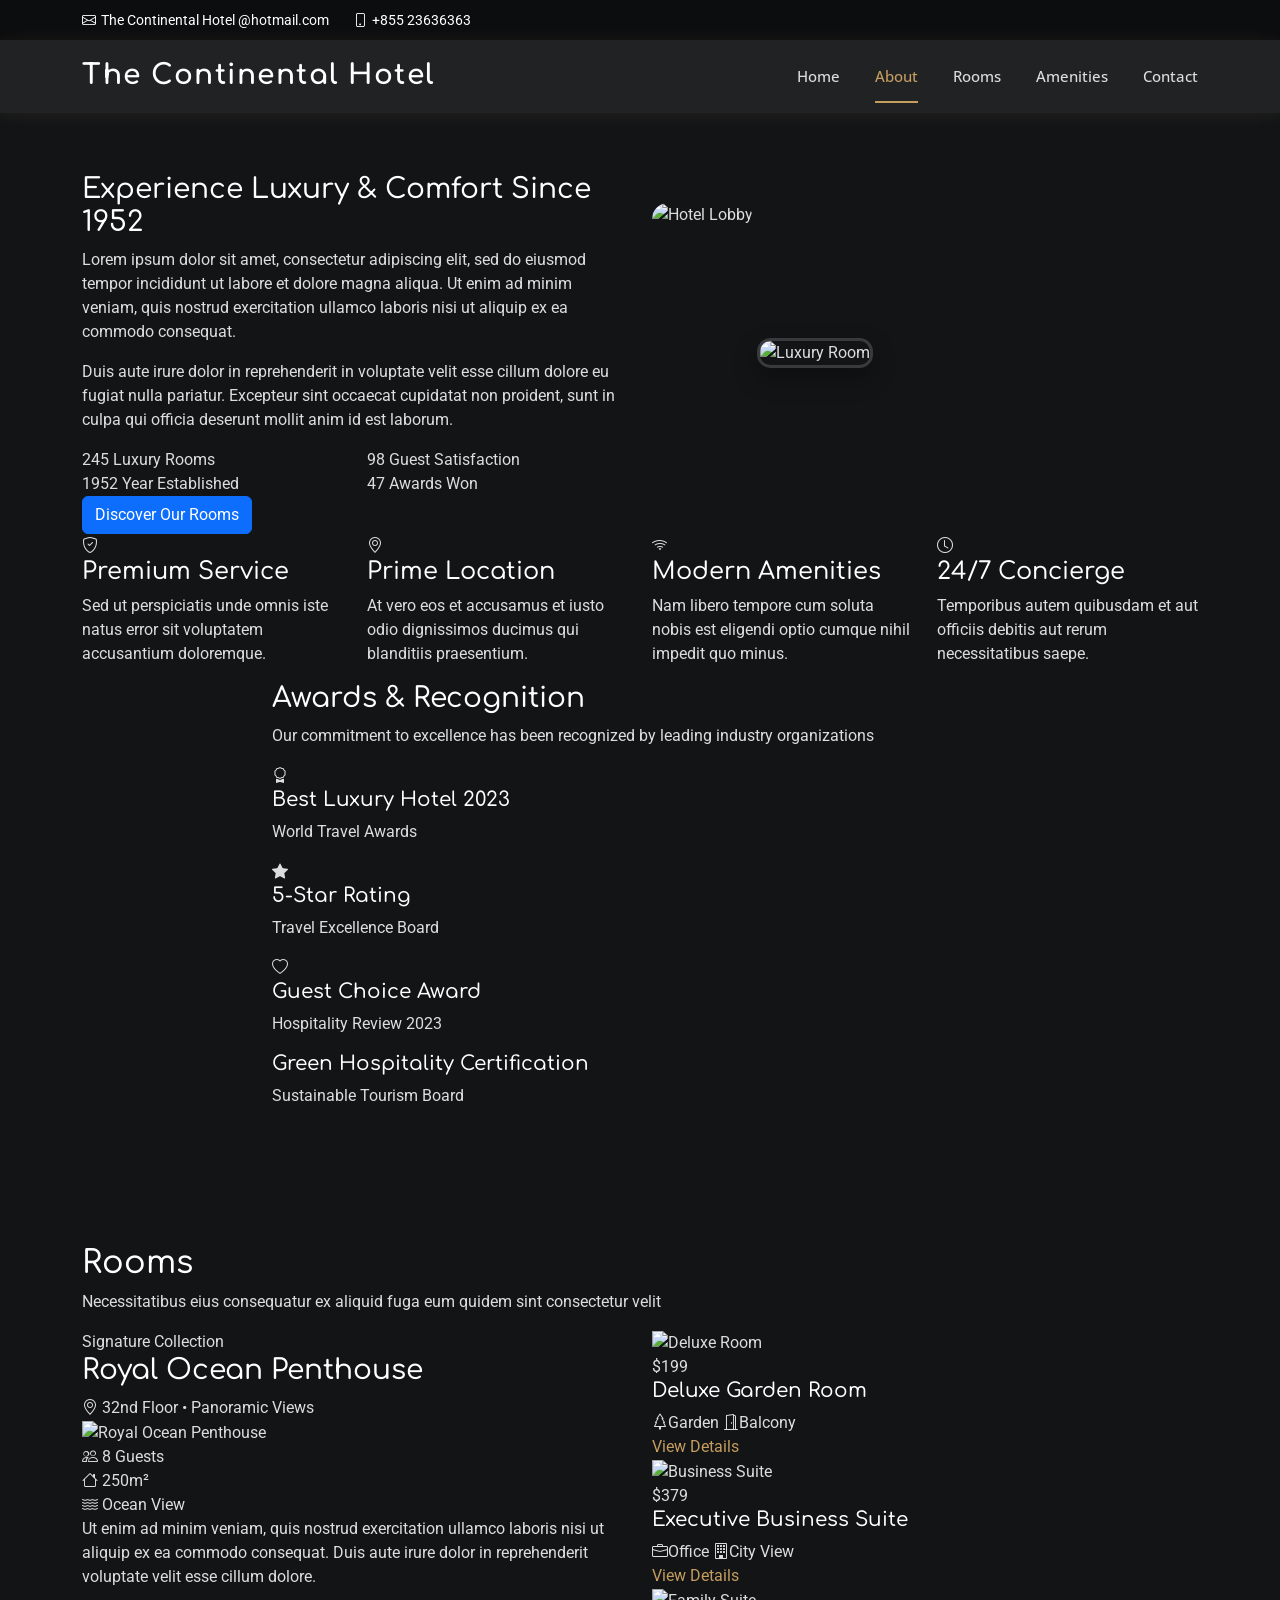
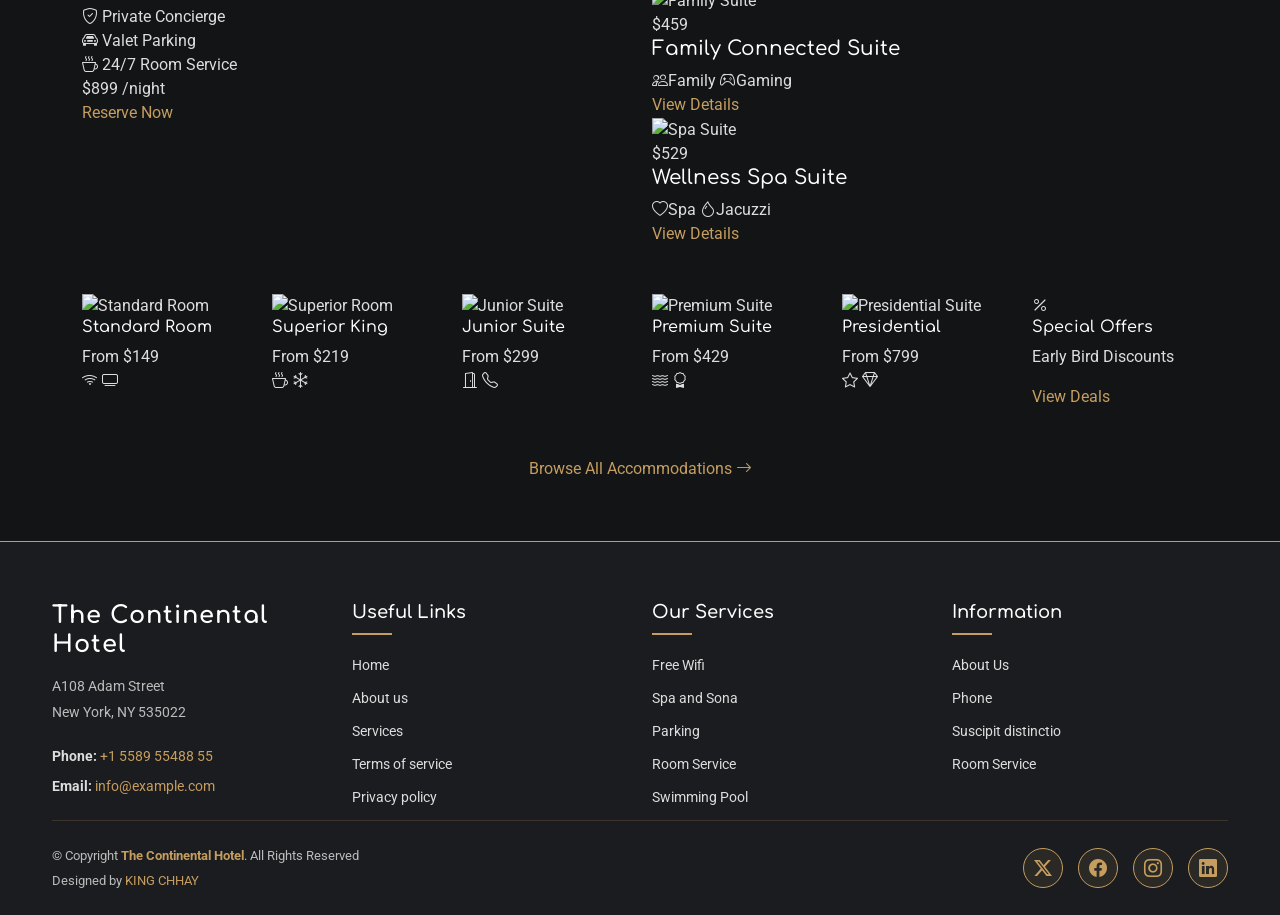
==== commit e39e46f7: "update" ====
--- a/pages/About.html
+++ b/pages/About.html
@@ -1,31 +1,56 @@
 <!DOCTYPE html>
 <html lang="en">
-
 <head>
     <meta charset="UTF-8">
     <meta name="viewport" content="width=device-width, initial-scale=1.0">
     <title>About Us</title>
-    <link rel="stylesheet" href="../assets/css/style.css">
+    <link rel="stylesheet" href="../assets/bootstrap/css/bootstrap.css">
+    <link rel="stylesheet" href="assets/bootstrap/css/bootstrap.css">
     <link rel="stylesheet" href="../assets/bootstrap/css/bootstrap.css">
     <link rel="stylesheet" href="../assets/css/chhay.css">
+    <link rel="stylesheet" href="../assets/css/navbar.css">
+    <link rel="stylesheet" href="https://cdn.jsdelivr.net/npm/bootstrap-icons@1.11.0/font/bootstrap-icons.css">
+    <link rel="stylesheet" href="chrome-extension://b9320cb4-3119-4d77-bf0e-43c41239dc2c/app/content-style.css">
+    <link href="assets/img/apple-touch-icon.png" rel="apple-touch-icon">
+    <link href="https://fonts.googleapis.com" rel="preconnect">
+    <link href="https://fonts.gstatic.com" rel="preconnect" crossorigin="">
+    <link href="https://fonts.googleapis.com/css2?family=Roboto:ital,wght@0,100;0,300;0,400;0,500;0,700;0,900;1,100;1,300;1,400;1,500;1,700;1,900&amp;family=Open+Sans:ital,wght@0,300;0,400;0,500;0,600;0,700;0,800;1,300;1,400;1,500;1,600;1,700;1,800&amp;family=Comfortaa:wght@300;400;500;600;700&amp;display=swap" rel="stylesheet">
 </head>
-
-<body>
+</head>
+<header id="header" class="header sticky-top">
+
+    <div class="topbar d-flex align-items-center dark-background">
+      <div class="container d-flex justify-content-center justify-content-md-between">
+        <div class="contact-info d-flex align-items-center">
+          <i class="bi bi-envelope d-flex align-items-center"><a href="mailto:contact@example.com">The Continental Hotel @hotmail.com</a></i>
+          <i class="bi bi-phone d-flex align-items-center ms-4"><span>+855 23636363</span></i>
+        </div>
+      </div>
+    </div>
+    <div class="branding d-flex align-items-cente">
+      <div class="container position-relative d-flex align-items-center justify-content-between">
+        <a href="../index.html" class="logo d-flex align-items-center">
+          <h1 class="sitename">The Continental Hotel</h1>
+        </a>
+
+        <nav id="navmenu" class="navmenu">
+          <ul>
+            <li><a href="../index.html">Home</a></li>
+            <li><a href="about.html"class="active">About</a></li>
+            <li><a href="rooms.html">Rooms</a></li>
+            <li><a href="Amentites.html">Amenities</a></li>
+            <li><a href="contact.html">Contact</a></li>
+          </ul>
+          <i class="mobile-nav-toggle d-xl-none bi bi-list"></i>
+        </nav>
+
+      </div>
+
+    </div>
+
+  </header>
+ <body>
     <main class="main">
-
-        <!-- Page Title -->
-        <div class="page-title light-background">
-            <div class="container">
-                <nav class="breadcrumbs">
-                    <ol>
-                        <li><a href="index.html">Home</a></li>
-                        <li class="current">About</li>
-                    </ol>
-                </nav>
-                <h1>About</h1>
-            </div>
-        </div><!-- End Page Title -->
-
         <!-- About Section -->
         <section id="about" class="about section">
 
@@ -454,8 +479,69 @@
 
     </main>
 </body>
-<script src="../assets/bootstrap/js/bootstrap.bundle.min.js"
-    integrity="sha384-FKyoEForCGlyvwx9Hj09JcYn3nv7wiPVlz7YYwJrWVcXK/BmnVDxM+D2scQbITxI"
-    crossorigin="anonymous"></script>
-
+ <footer class="footer">
+    <div class="container">
+      <div class="row g-4">
+        <!-- Company Info -->
+        <div class="col-12 col-md-6 col-lg-3 footer-section footer-about">
+          <h3 class="footer-logo">The Continental Hotel</h3>
+          <p class="footer-address">A108 Adam Street<br>New York, NY 535022</p>
+          <div class="footer-contact">
+            <p><strong>Phone:</strong> <a href="tel:+15589554888">+1 5589 55488 55</a></p>
+            <p><strong>Email:</strong> <a href="mailto:info@example.com">info@example.com</a></p>
+          </div>
+        </div>
+
+        <!-- Useful Links -->
+        <div class="col-12 col-md-6 col-lg-3 footer-section">
+          <h4 class="footer-title">Useful Links</h4>
+          <ul class="footer-links">
+            <li><a href="index.html">Home</a></li>
+            <li><a href="pages/About.html">About us</a></li>
+            <li><a href="pages/Amentites.html">Services</a></li>
+            <li><a href="#">Terms of service</a></li>
+            <li><a href="#">Privacy policy</a></li>
+          </ul>
+        </div>
+
+        <!-- Our Services -->
+        <div class="col-12 col-md-6 col-lg-3 footer-section">
+          <h4 class="footer-title">Our Services</h4>
+          <ul class="footer-links">
+            <li><a href="#">Free Wifi</a></li>
+            <li><a href="#">Spa and Sona</a></li>
+            <li><a href="#">Parking</a></li>
+            <li><a href="#">Room Service</a></li>
+            <li><a href="#">Swimming Pool</a></li>
+          </ul>
+        </div>
+
+        <!-- Information -->
+        <div class="col-12 col-md-6 col-lg-3 footer-section">
+          <h4 class="footer-title">Information</h4>
+          <ul class="footer-links">
+            <li><a href="#">About Us</a></li>
+            <li><a href="#">Phone</a></li>
+            <li><a href="#">Suscipit distinctio</a></li>
+            <li><a href="#">Room Service</a></li>
+          </ul>
+        </div>
+      </div>
+
+      <!-- Footer Bottom -->
+      <div class="footer-bottom">
+        <div class="footer-copyright">
+          <p>&copy; Copyright <strong>The Continental Hotel</strong>. All Rights Reserved</p>
+          <p>Designed by <span class="designer">KING CHHAY</span></p>
+        </div>
+        <div class="footer-socials">
+          <a href="#" class="social-icon" title="Twitter"><i class="bi bi-twitter-x"></i></a>
+          <a href="#" class="social-icon" title="Facebook"><i class="bi bi-facebook"></i></a>
+          <a href="#" class="social-icon" title="Instagram"><i class="bi bi-instagram"></i></a>
+          <a href="#" class="social-icon" title="LinkedIn"><i class="bi bi-linkedin"></i></a>
+        </div>
+      </div>
+    </div>
+  </footer>
+    <script src="../assets/bootstrap/js/bootstrap.bundle.min.js" integrity="sha384-FKyoEForCGlyvwx9Hj09JcYn3nv7wiPVlz7YYwJrWVcXK/BmnVDxM+D2scQbITxI" crossorigin="anonymous"></script>
 </html>
--- a/assets/css/navbar.css
+++ b/assets/css/navbar.css
@@ -0,0 +1,582 @@
+*{
+    margin: 0;
+    padding: 0;
+}
+
+:root {
+  --default-font: "Roboto",  system-ui, -apple-system, "Segoe UI", Roboto, "Helvetica Neue", Arial, "Noto Sans", "Liberation Sans", sans-serif, "Apple Color Emoji", "Segoe UI Emoji", "Segoe UI Symbol", "Noto Color Emoji";
+  --heading-font: "Comfortaa",  sans-serif;
+  --nav-font: "Open Sans",  sans-serif;
+}
+
+:root { 
+  --background-color: #121416; /* Background color for the entire website, including individual sections */
+  --default-color: #dddddd; /* Default color used for the majority of the text content across the entire website */
+  --heading-color: #ffffff; /* Color for headings, subheadings and title throughout the website */
+  --accent-color: #c59d5f; /* Accent color that represents your brand on the website. It's used for buttons, links, and other elements that need to stand out */
+  --surface-color: #222426; /* The surface color is used as a background of boxed elements within sections, such as cards, icon boxes, or other elements that require a visual separation from the global background. */
+  --contrast-color: #ffffff; /* Contrast color for text, ensuring readability against backgrounds of accent, heading, or default colors. */
+}
+
+:root {
+  --nav-color: #dddddd;  /* The default color of the main navmenu links */
+  --nav-hover-color: #c59d5f; /* Applied to main navmenu links when they are hovered over or active */
+  --nav-mobile-background-color: #292e32; /* Used as the background color for mobile navigation menu */
+  --nav-dropdown-background-color: #292e32; /* Used as the background color for dropdown items that appear when hovering over primary navigation items */
+  --nav-dropdown-color: #dddddd; /* Used for navigation links of the dropdown items in the navigation menu. */
+  --nav-dropdown-hover-color: #c59d5f; /* Similar to --nav-hover-color, this color is applied to dropdown navigation links when they are hovered over. */
+}
+
+/* Color Presets - These classes override global colors when applied to any section or element, providing reuse of the sam color scheme. */
+
+.light-background {
+  --background-color: #191b1e;
+  --surface-color: #40484e;
+}
+
+.dark-background {
+  --background-color: #0c0d0f;
+  --default-color: #ffffff;
+  --heading-color: #ffffff;
+  --surface-color: #222427;
+  --contrast-color: #ffffff;
+}
+body {
+  color: var(--default-color);
+  background-color: var(--background-color);
+  font-family: var(--default-font);
+}
+
+a {
+  color: var(--accent-color);
+  text-decoration: none;
+  transition: 0.3s;
+}
+
+a:hover {
+  color: color-mix(in srgb, var(--accent-color), transparent 25%);
+  text-decoration: none;
+}
+
+h1,
+h2,
+h3,
+h4,
+h5,
+h6 {
+  color: var(--heading-color);
+  font-family: var(--heading-font);
+}
+
+.header {
+  --background-color: #202224;
+  --heading-color: #ffffff;
+  color: var(--default-color);
+  transition: all 0.5s;
+  z-index: 997;
+  background-color: var(--background-color);
+}
+.header .topbar {
+  background-color: var(--background-color);
+  height: 40px;
+  padding: 0;
+  font-size: 14px;
+  transition: all 0.5s;
+}
+.header .topbar .contact-info i {
+  font-style: normal;
+  color: var(--contrast-color);
+}
+.header .topbar .contact-info i a,
+.header .topbar .contact-info i span {
+  padding-left: 5px;
+  color: var(--contrast-color);
+}
+/* ========== NAVBAR STYLING ========== */
+
+.header {
+  position: relative;
+  z-index: 997;
+}
+
+/* Branding Section */
+.branding {
+  background-color: var(--background-color);
+  padding: 15px 0;
+  transition: all 0.3s ease;
+  box-shadow: 0 2px 15px rgba(197, 157, 95, 0.1);
+}
+
+.branding .container {
+  display: flex;
+  align-items: center;
+  justify-content: space-between;
+  flex-wrap: wrap;
+}
+
+.logo {
+  display: flex;
+  align-items: center;
+  text-decoration: none;
+}
+
+.sitename {
+  font-size: 28px;
+  font-weight: 700;
+  color: var(--heading-color);
+  margin: 0;
+  letter-spacing: 1.5px;
+  font-family: var(--heading-font);
+  transition: color 0.3s ease;
+}
+
+.sitename:hover {
+  color: var(--accent-color);
+}
+/* Navigation Menu */
+.navmenu {
+  position: relative;
+}
+
+.navmenu ul {
+  margin: 0;
+  padding: 0;
+  list-style: none;
+  display: flex;
+  gap: 35px;
+  align-items: center;
+}
+
+.navmenu ul li {
+  position: relative;
+}
+
+.navmenu ul li a {
+  display: block;
+  color: var(--nav-color);
+  text-decoration: none;
+  font-family: var(--nav-font);
+  font-size: 15px;
+  font-weight: 500;
+  padding: 10px 0;
+  transition: all 0.3s ease;
+  position: relative;
+}
+
+.navmenu ul li a::after {
+  content: '';
+  position: absolute;
+  bottom: -5px;
+  left: 0;
+  width: 0;
+  height: 2px;
+  background-color: var(--accent-color);
+  transition: width 0.3s ease;
+}
+
+.navmenu ul li a:hover::after,
+.navmenu ul li a.active::after {
+  width: 100%;
+}
+
+.navmenu ul li a:hover {
+  color: var(--accent-color);
+}
+
+.navmenu ul li a.active {
+  color: var(--accent-color);
+}
+
+/* Mobile Navigation Toggle */
+.btn-offcanvas {
+  background: transparent !important;
+  border: none !important;
+  padding: 0 !important;
+  font-size: 28px;
+  color: var(--accent-color);
+  cursor: pointer;
+  transition: all 0.3s ease;
+  display: flex;
+  align-items: center;
+  justify-content: center;
+}
+
+.btn-offcanvas:hover {
+  transform: scale(1.15);
+  color: #d4a76f;
+}
+
+.btn-offcanvas:focus {
+  box-shadow: none !important;
+  outline: none;
+}
+
+/* Offcanvas Styling */
+.offcanvas {
+  background-color: var(--background-color) !important;
+  z-index: 1050;
+}
+
+.offcanvas-header {
+  background: linear-gradient(135deg, rgba(197, 157, 95, 0.1) 0%, rgba(197, 157, 95, 0.05) 100%);
+  border-bottom: 1px solid rgba(197, 157, 95, 0.2);
+  padding: 20px !important;
+}
+
+.offcanvas-title {
+  color: var(--heading-color) !important;
+  font-family: var(--heading-font);
+  font-weight: 700;
+  letter-spacing: 1px;
+  font-size: 20px;
+}
+
+.btn-close {
+  filter: invert(1) !important;
+  opacity: 0.8 !important;
+  transition: all 0.3s ease;
+}
+
+.btn-close:hover {
+  opacity: 1 !important;
+}
+
+.offcanvas-body {
+  padding: 20px 0 !important;
+}
+
+.navbar-nav {
+  list-style: none;
+  padding: 0;
+  margin: 0;
+}
+
+.nav-item {
+  position: relative;
+  margin: 0;
+}
+
+.nav-link {
+  color: var(--nav-color) !important;
+  font-family: var(--nav-font);
+  font-size: 16px;
+  font-weight: 500;
+  padding: 14px 25px !important;
+  text-decoration: none;
+  transition: all 0.3s ease;
+  display: block;
+  border-left: 3px solid transparent;
+  position: relative;
+}
+
+.nav-link:hover {
+  color: var(--accent-color) !important;
+  background-color: rgba(197, 157, 95, 0.08);
+  border-left-color: var(--accent-color);
+  padding-left: 30px !important;
+}
+
+.nav-link.active {
+  color: var(--accent-color) !important;
+  background-color: rgba(197, 157, 95, 0.12);
+  border-left-color: var(--accent-color);
+  font-weight: 600;
+}
+
+/* ========== FOOTER STYLING ========== */
+.footer {
+  background-color: #1a1c1f;
+  color: var(--default-color);
+  padding: 60px 20px 20px;
+  border-top: 1px solid var(--accent-color);
+}
+
+.footer .container {
+  max-width: 1200px;
+  margin: 0 auto;
+}
+
+.footer-section {
+  animation: fadeIn 0.6s ease-in;
+}
+
+.footer-logo {
+  font-size: 24px;
+  font-weight: 700;
+  color: var(--heading-color);
+  margin-bottom: 15px;
+  font-family: var(--heading-font);
+  letter-spacing: 1px;
+}
+
+.footer-address {
+  font-size: 14px;
+  line-height: 1.8;
+  margin-bottom: 20px;
+  color: #bbb;
+}
+
+.footer-contact {
+  font-size: 14px;
+}
+
+.footer-contact p {
+  margin-bottom: 8px;
+  line-height: 1.6;
+}
+
+.footer-contact a {
+  color: var(--accent-color);
+  text-decoration: none;
+  transition: color 0.3s ease;
+}
+
+.footer-contact a:hover {
+  color: #d4a76f;
+}
+
+.footer-title {
+  font-size: 18px;
+  font-weight: 600;
+  color: var(--heading-color);
+  margin-bottom: 20px;
+  font-family: var(--heading-font);
+  position: relative;
+  padding-bottom: 12px;
+}
+
+.footer-title::after {
+  content: '';
+  position: absolute;
+  bottom: 0;
+  left: 0;
+  width: 40px;
+  height: 2px;
+  background-color: var(--accent-color);
+}
+
+.footer-links {
+  list-style: none;
+  margin: 0;
+  padding: 0;
+}
+
+.footer-links li {
+  margin-bottom: 12px;
+}
+
+.footer-links a {
+  color: var(--default-color);
+  text-decoration: none;
+  transition: all 0.3s ease;
+  font-size: 14px;
+  display: block;
+}
+
+.footer-links a:hover {
+  color: var(--accent-color);
+  padding-left: 5px;
+  border-left: 2px solid var(--accent-color);
+}
+
+.footer-bottom {
+  display: flex;
+  justify-content: space-between;
+  align-items: center;
+  padding-top: 20px;
+  border-top: 1px solid rgba(197, 157, 95, 0.2);
+  flex-wrap: wrap;
+  gap: 20px;
+}
+
+.footer-copyright {
+  font-size: 13px;
+  color: #bbb;
+  text-align: left;
+}
+
+.footer-copyright p {
+  margin: 5px 0;
+}
+
+.footer-copyright strong {
+  color: var(--accent-color);
+}
+
+.designer {
+  color: var(--accent-color);
+  cursor: pointer;
+  transition: color 0.3s ease;
+}
+
+.designer:hover {
+  color: #d4a76f;
+}
+
+.footer-socials {
+  display: flex;
+  gap: 15px;
+  justify-content: flex-end;
+}
+
+.social-icon {
+  display: inline-flex;
+  align-items: center;
+  justify-content: center;
+  width: 40px;
+  height: 40px;
+  background-color: rgba(197, 157, 95, 0.1);
+  color: var(--accent-color);
+  border-radius: 50%;
+  font-size: 18px;
+  text-decoration: none;
+  transition: all 0.3s ease;
+  border: 1px solid var(--accent-color);
+}
+
+.social-icon:hover {
+  background-color: var(--accent-color);
+  color: var(--background-color);
+  transform: translateY(-5px);
+  box-shadow: 0 5px 15px rgba(197, 157, 95, 0.3);
+}
+
+@keyframes fadeIn {
+  from {
+    opacity: 0;
+    transform: translateY(20px);
+  }
+  to {
+    opacity: 1;
+    transform: translateY(0);
+  }
+}
+
+/* ========== RESPONSIVE NAVBAR STYLES ========== */
+@media (max-width: 1200px) {
+  .sitename {
+    font-size: 24px;
+  }
+
+  .navmenu ul {
+    gap: 25px;
+  }
+
+  .navmenu ul li a {
+    font-size: 14px;
+  }
+}
+
+@media (max-width: 992px) {
+  .branding {
+    padding: 12px 0;
+  }
+
+  .sitename {
+    font-size: 22px;
+  }
+
+  .navmenu ul {
+    gap: 20px;
+  }
+
+  .navmenu ul li a {
+    font-size: 13px;
+    padding: 8px 0;
+  }
+}
+
+@media (max-width: 768px) {
+  .header .topbar {
+    height: 35px;
+    font-size: 12px;
+  }
+
+  .header .topbar .contact-info i {
+    font-size: 12px;
+  }
+
+  .contact-info a,
+  .contact-info span {
+    font-size: 11px;
+  }
+
+  .branding {
+    padding: 12px 0;
+  }
+
+  .branding .container {
+    flex-wrap: nowrap;
+  }
+
+  .sitename {
+    font-size: 20px;
+    letter-spacing: 0.5px;
+  }
+
+  .navmenu {
+    display: none !important;
+  }
+
+  .btn-offcanvas {
+    font-size: 24px !important;
+  }
+}
+
+@media (max-width: 576px) {
+  .header .topbar {
+    height: 32px;
+    font-size: 11px;
+  }
+
+  .header .topbar .contact-info {
+    flex-wrap: wrap;
+    gap: 10px;
+  }
+
+  .header .topbar .contact-info i {
+    font-size: 11px;
+  }
+
+  .header .topbar .contact-info i a,
+  .header .topbar .contact-info i span {
+    font-size: 10px;
+    padding-left: 3px;
+  }
+
+  .header .topbar .contact-info i.ms-4 {
+    margin-left: 8px !important;
+  }
+
+  .branding {
+    padding: 10px 0;
+  }
+
+  .sitename {
+    font-size: 18px;
+    letter-spacing: 0px;
+  }
+
+  .btn-offcanvas {
+    font-size: 22px !important;
+  }
+
+  .offcanvas-title {
+    font-size: 18px;
+  }
+
+  .nav-link {
+    font-size: 14px;
+    padding: 12px 20px !important;
+  }
+
+  .footer-socials {
+    justify-content: center;
+    width: 100%;
+  }
+
+  .footer-copyright {
+    text-align: center;
+    width: 100%;
+  }
+}
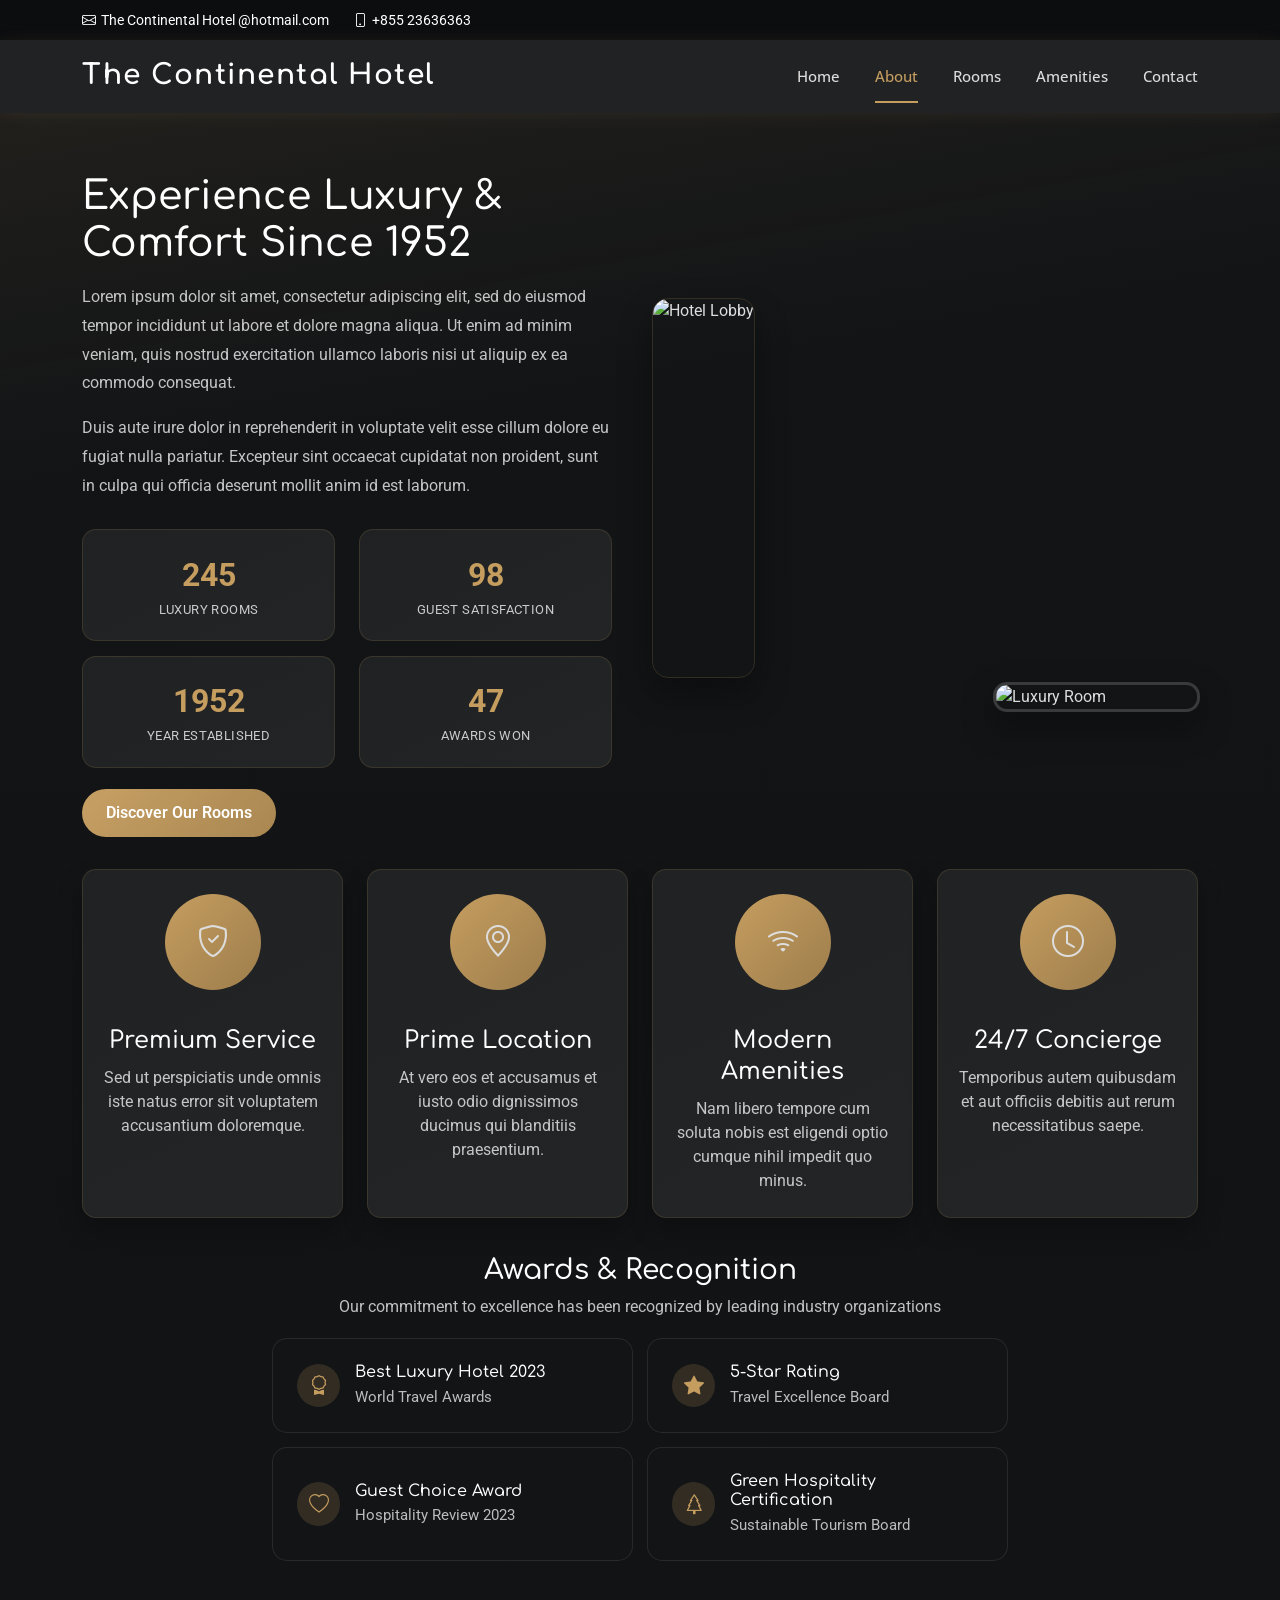
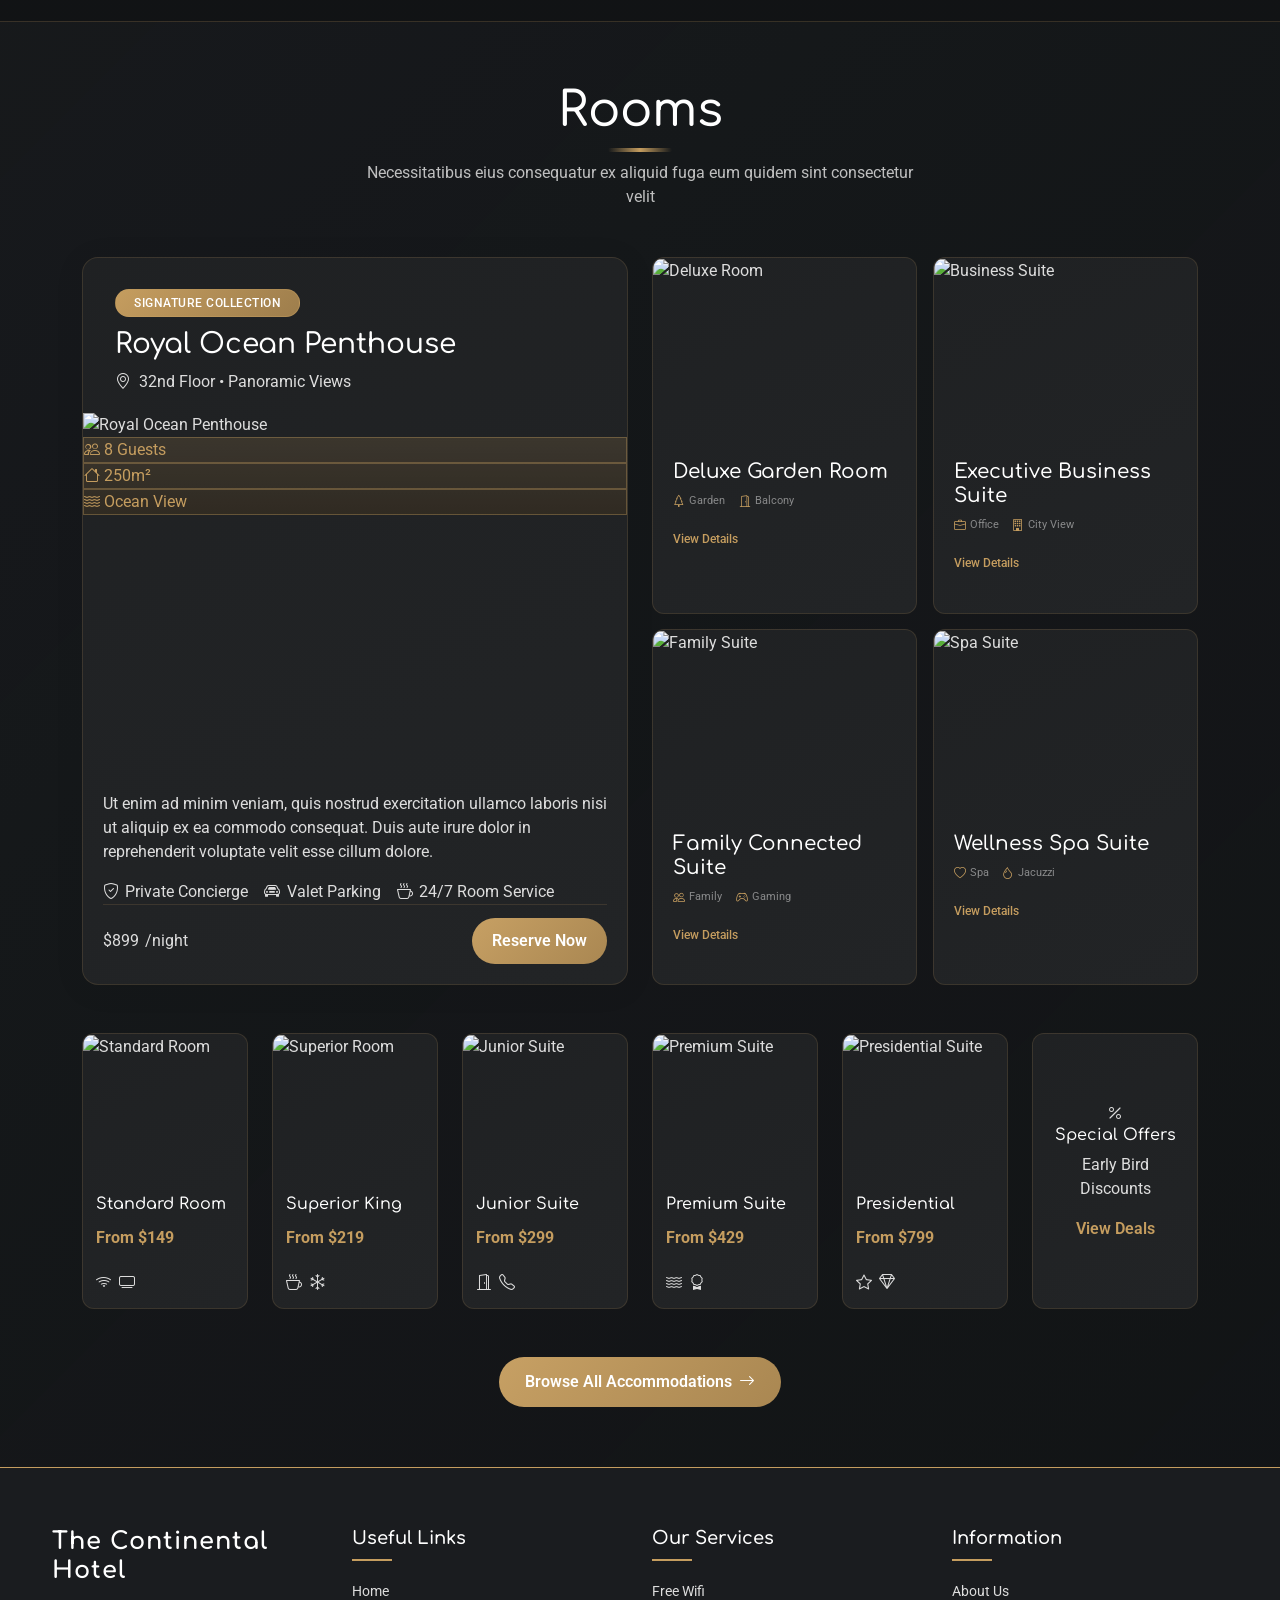
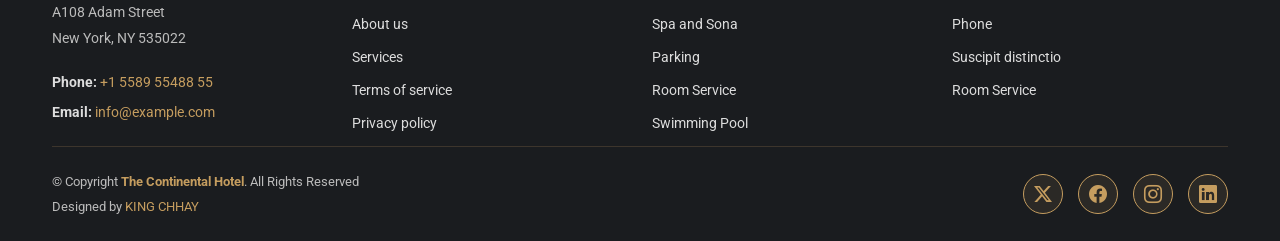
==== commit 11f85b14: "Update About, Amenities, Contact hover and styling" ====
--- a/pages/About.html
+++ b/pages/About.html
@@ -5,19 +5,16 @@
     <meta name="viewport" content="width=device-width, initial-scale=1.0">
     <title>About Us</title>
     <link rel="stylesheet" href="../assets/bootstrap/css/bootstrap.css">
-    <link rel="stylesheet" href="assets/bootstrap/css/bootstrap.css">
-    <link rel="stylesheet" href="../assets/bootstrap/css/bootstrap.css">
     <link rel="stylesheet" href="../assets/css/chhay.css">
     <link rel="stylesheet" href="../assets/css/navbar.css">
     <link rel="stylesheet" href="https://cdn.jsdelivr.net/npm/bootstrap-icons@1.11.0/font/bootstrap-icons.css">
-    <link rel="stylesheet" href="chrome-extension://b9320cb4-3119-4d77-bf0e-43c41239dc2c/app/content-style.css">
     <link href="assets/img/apple-touch-icon.png" rel="apple-touch-icon">
     <link href="https://fonts.googleapis.com" rel="preconnect">
     <link href="https://fonts.gstatic.com" rel="preconnect" crossorigin="">
     <link href="https://fonts.googleapis.com/css2?family=Roboto:ital,wght@0,100;0,300;0,400;0,500;0,700;0,900;1,100;1,300;1,400;1,500;1,700;1,900&amp;family=Open+Sans:ital,wght@0,300;0,400;0,500;0,600;0,700;0,800;1,300;1,400;1,500;1,600;1,700;1,800&amp;family=Comfortaa:wght@300;400;500;600;700&amp;display=swap" rel="stylesheet">
 </head>
-</head>
-<header id="header" class="header sticky-top">
+<body class="about-page">
+    <header id="header" class="header sticky-top">
 
     <div class="topbar d-flex align-items-center dark-background">
       <div class="container d-flex justify-content-center justify-content-md-between">
@@ -36,7 +33,7 @@
         <nav id="navmenu" class="navmenu">
           <ul>
             <li><a href="../index.html">Home</a></li>
-            <li><a href="about.html"class="active">About</a></li>
+            <li><a href="about.html" class="active">About</a></li>
             <li><a href="rooms.html">Rooms</a></li>
             <li><a href="Amentites.html">Amenities</a></li>
             <li><a href="contact.html">Contact</a></li>
@@ -48,8 +45,7 @@
 
     </div>
 
-  </header>
- <body>
+    </header>
     <main class="main">
         <!-- About Section -->
         <section id="about" class="about section">
@@ -113,8 +109,8 @@
 
                     <div class="col-lg-6 aos-init aos-animate" data-aos="fade-left" data-aos-delay="300">
                         <div class="image-stack">
-                            <img src="assets/img/hotel/showcase-5.webp" alt="Hotel Lobby" class="img-fluid main-image">
-                            <img src="assets/img/hotel/room-8.webp" alt="Luxury Room" class="img-fluid overlay-image">
+                            <img src="https://bootstrapmade.com/content/demo/NiceHotel/assets/img/hotel/showcase-5.webp" alt="Hotel Lobby" class="img-fluid main-image">
+                            <img src="https://bootstrapmade.com/content/demo/NiceHotel/assets/img/hotel/room-8.webp" alt="Luxury Room" class="img-fluid overlay-image">
                         </div>
                     </div>
 
@@ -208,7 +204,7 @@
                                 </div>
                                 <div class="award-item">
                                     <div class="award-icon">
-                                        <i class="bi bi-leaf"></i>
+                                        <i class="bi bi-tree"></i>
                                     </div>
                                     <div class="award-content">
                                         <h5>Green Hospitality Certification</h5>
@@ -252,7 +248,7 @@
                             </div>
 
                             <div class="suite-image-wrapper">
-                                <img src="assets/img/hotel/room-20.webp" alt="Royal Ocean Penthouse" class="img-fluid">
+                                <img src="https://bootstrapmade.com/content/demo/NiceHotel/assets/img/hotel/room-8.webp" alt="Royal Ocean Penthouse" class="img-fluid">
                                 <div class="suite-overlay">
                                     <div class="suite-specs-row">
                                         <div class="spec-badge">
@@ -307,7 +303,7 @@
 
                             <div class="selection-item aos-init aos-animate" data-aos="slide-up" data-aos-delay="250">
                                 <div class="item-image">
-                                    <img src="assets/img/hotel/room-3.webp" alt="Deluxe Room" class="img-fluid">
+                                    <img src="https://bootstrapmade.com/content/demo/NiceHotel/assets/img/hotel/room-3.webp" alt="Deluxe Room" class="img-fluid">
                                     <div class="price-overlay">$199</div>
                                 </div>
                                 <div class="item-details">
@@ -322,7 +318,7 @@
 
                             <div class="selection-item aos-init aos-animate" data-aos="slide-up" data-aos-delay="300">
                                 <div class="item-image">
-                                    <img src="assets/img/hotel/room-11.webp" alt="Business Suite" class="img-fluid">
+                                    <img src="https://bootstrapmade.com/content/demo/NiceHotel/assets/img/hotel/room-11.webp" alt="Business Suite" class="img-fluid">
                                     <div class="price-overlay">$379</div>
                                 </div>
                                 <div class="item-details">
@@ -337,7 +333,7 @@
 
                             <div class="selection-item aos-init aos-animate" data-aos="slide-up" data-aos-delay="350">
                                 <div class="item-image">
-                                    <img src="assets/img/hotel/room-15.webp" alt="Family Suite" class="img-fluid">
+                                    <img src="https://bootstrapmade.com/content/demo/NiceHotel/assets/img/hotel/room-15.webp" alt="Family Suite" class="img-fluid">
                                     <div class="price-overlay">$459</div>
                                 </div>
                                 <div class="item-details">
@@ -352,7 +348,7 @@
 
                             <div class="selection-item aos-init aos-animate" data-aos="slide-up" data-aos-delay="400">
                                 <div class="item-image">
-                                    <img src="assets/img/hotel/room-9.webp" alt="Spa Suite" class="img-fluid">
+                                    <img src="https://bootstrapmade.com/content/demo/NiceHotel/assets/img/hotel/room-9.webp" alt="Spa Suite" class="img-fluid">
                                     <div class="price-overlay">$529</div>
                                 </div>
                                 <div class="item-details">
@@ -374,7 +370,7 @@
                     <div class="col-lg-2 col-6 aos-init aos-animate" data-aos="fade-up" data-aos-delay="450">
                         <div class="overview-card">
                             <div class="overview-image">
-                                <img src="assets/img/hotel/room-2.webp" alt="Standard Room" class="img-fluid">
+                                <img src="https://bootstrapmade.com/content/demo/NiceHotel/assets/img/hotel/room-2.webp" alt="Standard Room" class="img-fluid">
                             </div>
                             <div class="overview-content">
                                 <h6>Standard Room</h6>
@@ -390,7 +386,7 @@
                     <div class="col-lg-2 col-6 aos-init aos-animate" data-aos="fade-up" data-aos-delay="500">
                         <div class="overview-card">
                             <div class="overview-image">
-                                <img src="assets/img/hotel/room-7.webp" alt="Superior Room" class="img-fluid">
+                                <img src="https://bootstrapmade.com/content/demo/NiceHotel/assets/img/hotel/room-7.webp" alt="Superior Room" class="img-fluid">
                             </div>
                             <div class="overview-content">
                                 <h6>Superior King</h6>
@@ -406,7 +402,7 @@
                     <div class="col-lg-2 col-6 aos-init aos-animate" data-aos="fade-up" data-aos-delay="550">
                         <div class="overview-card">
                             <div class="overview-image">
-                                <img src="assets/img/hotel/room-13.webp" alt="Junior Suite" class="img-fluid">
+                                <img src="https://bootstrapmade.com/content/demo/NiceHotel/assets/img/hotel/room-13.webp" alt="Junior Suite" class="img-fluid">
                             </div>
                             <div class="overview-content">
                                 <h6>Junior Suite</h6>
@@ -422,7 +418,7 @@
                     <div class="col-lg-2 col-6 aos-init aos-animate" data-aos="fade-up" data-aos-delay="600">
                         <div class="overview-card">
                             <div class="overview-image">
-                                <img src="assets/img/hotel/room-18.webp" alt="Premium Suite" class="img-fluid">
+                                <img src="https://bootstrapmade.com/content/demo/NiceHotel/assets/img/hotel/room-18.webp" alt="Premium Suite" class="img-fluid">
                             </div>
                             <div class="overview-content">
                                 <h6>Premium Suite</h6>
@@ -438,7 +434,7 @@
                     <div class="col-lg-2 col-6 aos-init aos-animate" data-aos="fade-up" data-aos-delay="650">
                         <div class="overview-card">
                             <div class="overview-image">
-                                <img src="assets/img/hotel/room-16.webp" alt="Presidential Suite" class="img-fluid">
+                                <img src="https://bootstrapmade.com/content/demo/NiceHotel/assets/img/hotel/room-16.webp" alt="Presidential Suite" class="img-fluid">
                             </div>
                             <div class="overview-content">
                                 <h6>Presidential</h6>
@@ -478,7 +474,6 @@
         </section><!-- /Rooms Showcase Section -->
 
     </main>
-</body>
  <footer class="footer">
     <div class="container">
       <div class="row g-4">
@@ -496,9 +491,9 @@
         <div class="col-12 col-md-6 col-lg-3 footer-section">
           <h4 class="footer-title">Useful Links</h4>
           <ul class="footer-links">
-            <li><a href="index.html">Home</a></li>
-            <li><a href="pages/About.html">About us</a></li>
-            <li><a href="pages/Amentites.html">Services</a></li>
+            <li><a href="../index.html">Home</a></li>
+            <li><a href="About.html">About us</a></li>
+            <li><a href="Amentites.html">Services</a></li>
             <li><a href="#">Terms of service</a></li>
             <li><a href="#">Privacy policy</a></li>
           </ul>
@@ -544,4 +539,5 @@
     </div>
   </footer>
     <script src="../assets/bootstrap/js/bootstrap.bundle.min.js" integrity="sha384-FKyoEForCGlyvwx9Hj09JcYn3nv7wiPVlz7YYwJrWVcXK/BmnVDxM+D2scQbITxI" crossorigin="anonymous"></script>
+</body>
 </html>
--- a/assets/css/chhay.css
+++ b/assets/css/chhay.css
@@ -86,10 +86,12 @@
 .feature-overlay {
     position: absolute;
     inset: 0;
-    background: linear-gradient(to top, rgba(0, 0, 0, 0.72), rgba(0, 0, 0, 0.1));
-    display: flex;
-    align-items: end;
-    padding: 1rem;
+    background: linear-gradient(45deg, rgba(197, 157, 95, 0.55), rgba(25, 27, 30, 0.66));
+    display: flex;
+    align-items: center;
+    justify-content: center;
+    opacity: 0;
+    transition: opacity 0.3s ease;
 }
 
 .feature-icon {
@@ -99,6 +101,16 @@
     color: var(--contrast-color);
     font-size: 1.35rem;
     box-shadow: 0 8px 20px rgba(0, 0, 0, 0.35);
+    transform: scale(0.82);
+    transition: transform 0.3s ease;
+}
+
+.amenities .amenity-feature:hover .feature-overlay {
+    opacity: 1;
+}
+
+.amenities .amenity-feature:hover .feature-icon {
+    transform: scale(1);
 }
 
 .amenities .amenity-feature .feature-content h3 {
@@ -308,19 +320,14 @@
 }
 
 .contact-page .contact-info-item {
-    background: transparent;
-    border: 0;
-    border-radius: 0;
-    box-shadow: none;
+    background: linear-gradient(155deg, color-mix(in srgb, var(--surface-color), #000 7%), var(--surface-color));
+    border: 1px solid color-mix(in srgb, var(--accent-color), transparent 84%);
+    border-radius: 14px;
+    box-shadow: 0 12px 26px rgba(0, 0, 0, 0.22);
     display: flex;
     align-items: flex-start;
     gap: 1.15rem;
-    padding: 0.55rem 0;
-}
-
-.contact-page .contact-info-item:hover {
-    transform: none;
-    box-shadow: none;
+    padding: 1rem;
 }
 
 .contact-page .info-icon {
@@ -456,4 +463,811 @@
     .contact-page .map-container iframe {
         height: 340px;
     }
+}
+
+/* About page */
+.about-page .about {
+    background:
+        linear-gradient(170deg, rgba(197, 157, 95, 0.08), transparent 22%),
+        linear-gradient(var(--background-color), color-mix(in srgb, var(--background-color), #000 5%));
+}
+
+.about-page .content h3 {
+    font-size: clamp(1.8rem, 1.5rem + 1.2vw, 2.7rem);
+    margin-bottom: 1rem;
+}
+
+.about-page .content p {
+    color: color-mix(in srgb, var(--default-color), transparent 12%);
+    line-height: 1.8;
+}
+
+.about-page .content {
+    padding-right: clamp(0rem, 2vw, 1rem);
+}
+
+.about-page .stats-wrapper {
+    margin-top: 1.8rem;
+}
+
+.about-page .stats-wrapper .row {
+    row-gap: 0.9rem;
+}
+
+.about-page .stat-item {
+    background: linear-gradient(155deg, color-mix(in srgb, var(--surface-color), #000 8%), var(--surface-color));
+    border: 1px solid color-mix(in srgb, var(--accent-color), transparent 84%);
+    border-radius: 14px;
+    min-height: 112px;
+    display: flex;
+    flex-direction: column;
+    justify-content: center;
+    align-items: center;
+    text-align: center;
+    transition: transform 0.25s ease, box-shadow 0.25s ease;
+}
+
+.about-page .stat-item:hover {
+    transform: translateY(-4px);
+    box-shadow: 0 14px 28px rgba(0, 0, 0, 0.3);
+}
+
+.about-page .stat-number {
+    display: block;
+    font-size: clamp(1.5rem, 1.35rem + 0.8vw, 2.2rem);
+    font-weight: 700;
+    color: var(--accent-color);
+}
+
+.about-page .stat-label {
+    font-size: 0.8rem;
+    letter-spacing: 0.4px;
+    text-transform: uppercase;
+    opacity: 0.9;
+}
+
+.about-page .btn-wrapper {
+    margin-top: 1.35rem;
+}
+
+.about-page .btn-wrapper .btn-primary {
+    border: 0;
+    border-radius: 999px;
+    background: linear-gradient(135deg, color-mix(in srgb, var(--accent-color), #fff 3%), color-mix(in srgb, var(--accent-color), #000 14%));
+    color: var(--contrast-color);
+    font-weight: 600;
+    padding: 0.75rem 1.5rem;
+}
+
+.about-page .btn-wrapper .btn-primary:hover {
+    filter: brightness(1.06);
+    transform: translateY(-2px);
+}
+
+.about-page .image-stack {
+    position: relative;
+    max-width: 620px;
+    margin-inline: auto;
+    padding-bottom: 2.1rem;
+}
+
+.about-page .image-stack .main-image {
+    width: 100%;
+    border-radius: 16px;
+    border: 1px solid color-mix(in srgb, var(--accent-color), transparent 82%);
+    box-shadow: 0 16px 34px rgba(0, 0, 0, 0.33);
+    min-height: 380px;
+    object-fit: cover;
+}
+
+.about-page .image-stack .overlay-image {
+    position: absolute;
+    width: clamp(185px, 38%, 240px);
+    right: -2px;
+    bottom: 0;
+    border-radius: 14px;
+    border: 3px solid color-mix(in srgb, var(--surface-color), #fff 10%);
+    box-shadow: 0 14px 32px rgba(0, 0, 0, 0.36);
+}
+
+.about-page .features-section {
+    margin-top: 2rem;
+}
+
+.about-page .features-section .row > [class*="col-"] {
+    display: flex;
+}
+
+.about-page .feature-item {
+    height: 100%;
+    background: linear-gradient(155deg, color-mix(in srgb, var(--surface-color), #000 7%), var(--surface-color));
+    border: 1px solid color-mix(in srgb, var(--accent-color), transparent 84%);
+    border-radius: 14px;
+    padding: 1.35rem;
+    box-shadow: 0 12px 25px rgba(0, 0, 0, 0.26);
+    transition: transform 0.25s ease, box-shadow 0.25s ease;
+    text-align: center;
+}
+
+.about-page .feature-item:hover {
+    transform: translateY(-5px);
+    box-shadow: 0 16px 30px rgba(0, 0, 0, 0.32);
+}
+
+.about .features-section .feature-item .icon {
+    width: 96px;
+    height: 96px;
+    margin: 0 auto 1.5rem;
+    background: linear-gradient(135deg, var(--accent-color),
+ color-mix(in srgb, var(--accent-color), black 20%));
+    border-radius: 50%;
+    display: flex;
+    align-items: center;
+    justify-content: center;
+    transition: all 0.3s ease;
+}
+
+.about .features-section .feature-item .icon i {
+    font-size: 2rem;
+}
+
+.about-page .feature-item h4 {
+    margin-bottom: 0.55rem;
+}
+
+.about-page .feature-item p {
+    color: color-mix(in srgb, var(--default-color), transparent 12%);
+    margin-bottom: 0;
+}
+
+.about-page .awards-section {
+    margin-top: 2.25rem;
+}
+
+.about-page .awards-header {
+    text-align: center;
+    margin-bottom: 1.2rem;
+}
+
+.about-page .awards-header h3 {
+    margin-bottom: 0.45rem;
+}
+
+.about-page .awards-header p {
+    color: color-mix(in srgb, var(--default-color), transparent 14%);
+}
+
+.about-page .awards-grid {
+    display: grid;
+    grid-template-columns: repeat(2, minmax(0, 1fr));
+    gap: 0.9rem;
+}
+
+.about-page .award-item {
+    display: flex;
+    align-items: center;
+    gap: 0.85rem;
+    padding: 0.9rem;
+    border-radius: 12px;
+    background: color-mix(in srgb, var(--surface-color), #000 7%);
+    border: 1px solid color-mix(in srgb, var(--accent-color), transparent 84%);
+}
+
+.about .awards-section .award-item {
+    display: flex;
+    align-items: center;
+    gap: 0.9rem;
+    padding: 1.5rem;
+    background: var(--background-color);
+    border-radius: 15px;
+    transition: all 0.3s ease;
+    border: 1px solid
+ color-mix(in srgb, var(--default-color), transparent 90%);
+}
+
+.about-page .award-icon {
+    width: 2.7rem;
+    height: 2.7rem;
+    border-radius: 50%;
+    display: inline-flex;
+    align-items: center;
+    justify-content: center;
+    color: var(--accent-color);
+    background: color-mix(in srgb, var(--accent-color), transparent 82%);
+    flex-shrink: 0;
+}
+
+.about-page .award-icon i {
+    font-size: 1.25rem;
+    line-height: 1;
+    color: inherit;
+}
+
+.about-page .award-content h5 {
+    margin-bottom: 0.2rem;
+    font-size: 1rem;
+}
+
+.about-page .award-content p {
+    margin: 0;
+    color: color-mix(in srgb, var(--default-color), transparent 16%);
+    font-size: 0.92rem;
+}
+
+.about-page .rooms-showcase {
+    background: linear-gradient(135deg, rgba(33, 37, 41, 0.3) 0%, rgba(18, 20, 22, 0.2) 100%);
+    border-top: 1px solid rgba(197, 157, 95, 0.2);
+}
+
+.about-page .rooms-showcase .row.gy-4 > .col-lg-6 {
+    display: flex;
+}
+
+.about-page .rooms-showcase .featured-suite-container,
+.about-page .rooms-showcase .room-selection-grid {
+    width: 100%;
+    height: 100%;
+}
+
+.about-page .rooms-showcase .room-selection-grid {
+    grid-template-rows: repeat(2, minmax(0, 1fr));
+}
+
+.about-page .rooms-showcase .room-selection-grid .selection-item {
+    height: 100%;
+}
+
+.about-page .section-title {
+    text-align: center;
+    margin-bottom: 3rem;
+}
+
+.about-page .section-title h2 {
+    font-size: clamp(2rem, 1.5rem + 2.1vw, 3rem);
+    margin-bottom: 0.6rem;
+    position: relative;
+    display: inline-block;
+    padding-bottom: 0.75rem;
+}
+
+.about-page .section-title h2::after {
+    content: "";
+    position: absolute;
+    left: 50%;
+    bottom: 0;
+    transform: translateX(-50%);
+    width: 64px;
+    height: 4px;
+    border-radius: 5px;
+    background: linear-gradient(90deg, transparent 0%, var(--accent-color) 50%, transparent 100%);
+}
+
+.about-page .section-title p {
+    max-width: 560px;
+    margin-inline: auto;
+    color: color-mix(in srgb, var(--default-color), transparent 15%);
+}
+
+.about-page .featured-suite-container,
+.about-page .selection-item,
+.about-page .overview-card {
+    background: linear-gradient(155deg, color-mix(in srgb, var(--surface-color), #000 8%), var(--surface-color));
+    border: 1px solid color-mix(in srgb, var(--accent-color), transparent 84%);
+}
+
+.about-page .featured-suite-container {
+    border-radius: 14px;
+    overflow: hidden;
+}
+
+.about-page .suite-header,
+.about-page .suite-info {
+    padding: 1.25rem;
+}
+
+.about-page .suite-title h3 {
+    margin-bottom: 0.35rem;
+}
+
+.about-page .suite-location {
+    display: flex;
+    align-items: center;
+    gap: 0.4rem;
+}
+
+.about-page .suite-image-wrapper {
+    height: 360px;
+    overflow: hidden;
+}
+
+.about-page .suite-image-wrapper img,
+.about-page .item-image img,
+.about-page .overview-image img {
+    width: 100%;
+    height: 100%;
+    object-fit: cover;
+}
+
+.about-page .suite-overlay {
+    background: linear-gradient(180deg, transparent 0%, rgba(18, 20, 22, 0.95) 100%);
+}
+
+.about-page .category-pill,
+.about-page .spec-badge,
+.about-page .price-overlay {
+    background: color-mix(in srgb, var(--accent-color), transparent 84%);
+    border: 1px solid color-mix(in srgb, var(--accent-color), transparent 64%);
+    color: var(--accent-color);
+}
+
+.rooms-showcase .featured-suite-container .suite-header .suite-category .category-pill {
+    background: linear-gradient(135deg, var(--accent-color),
+ color-mix(in srgb, var(--accent-color), black 20%));
+    color: var(--contrast-color);
+    padding: 6px 18px;
+    border-radius: 20px;
+    font-size: 0.75rem;
+    font-weight: 500;
+    letter-spacing: 0.5px;
+    text-transform: uppercase;
+}
+
+.rooms-showcase .featured-suite-container .suite-header {
+    padding: 32px 32px 18px;
+}
+
+.rooms-showcase .featured-suite-container {
+    background-color: var(--surface-color);
+    border-radius: 16px;
+    overflow: hidden;
+    box-shadow: 0 4px 30px rgba(0, 0, 0, 0.08);
+    transition: all 0.5s ease;
+}
+
+.rooms-showcase .featured-suite-container .suite-header .suite-category {
+    margin-bottom: 0.85rem;
+}
+
+.rooms-showcase .featured-suite-container .suite-header .suite-title h3 {
+    margin-bottom: 0.55rem;
+}
+
+.rooms-showcase .featured-suite-container .suite-header .suite-title .suite-location {
+    gap: 0.5rem;
+}
+
+.rooms-showcase .room-selection-grid .selection-item .item-image .price-overlay {
+    position: absolute;
+    top: 12px;
+    right: 12px;
+    background: var(--accent-color);
+    color: var(--contrast-color);
+    padding: 6px 12px;
+    border-radius: 6px;
+    font-size: 0.8rem;
+    font-weight: 500;
+}
+
+.rooms-showcase .room-selection-grid .selection-item .item-details {
+    padding: 20px;
+}
+
+.about-page .suite-booking {
+    display: flex;
+    align-items: center;
+    justify-content: space-between;
+    gap: 0.75rem;
+    border-top: 1px solid color-mix(in srgb, var(--accent-color), transparent 84%);
+    padding-top: 0.8rem;
+}
+
+.rooms-showcase .featured-suite-container .suite-info .suite-booking .pricing-info {
+    display: flex;
+    align-items: baseline;
+    gap: 6px;
+}
+
+.about-page .suite-highlights {
+    display: flex;
+    flex-wrap: wrap;
+    gap: 0.7rem 1rem;
+}
+
+.about-page .highlight-item {
+    display: inline-flex;
+    align-items: center;
+    gap: 0.4rem;
+}
+
+.about-page .reserve-btn,
+.about-page .explore-rooms-btn {
+    background: linear-gradient(135deg, color-mix(in srgb, var(--accent-color), #fff 3%), color-mix(in srgb, var(--accent-color), #000 14%));
+    color: var(--contrast-color);
+    border-radius: 999px;
+    border: 0;
+    font-weight: 600;
+    display: inline-flex;
+    align-items: center;
+    gap: 0.45rem;
+    text-decoration: none;
+}
+
+.about-page .reserve-btn {
+    padding: 0.7rem 1.25rem;
+}
+
+.about-page .explore-rooms-btn {
+    padding: 0.8rem 1.6rem;
+}
+
+.about-page .reserve-btn:hover,
+.about-page .explore-rooms-btn:hover {
+    filter: brightness(1.06);
+    transform: translateY(-2px);
+}
+
+.about-page .room-selection-grid {
+    display: grid;
+    grid-template-columns: repeat(2, minmax(0, 1fr));
+    gap: 0.95rem;
+}
+
+.about-page .selection-item {
+    border-radius: 12px;
+    overflow: hidden;
+}
+
+.about-page .item-image,
+.about-page .overview-image {
+    height: 170px;
+    overflow: hidden;
+}
+
+.about-page .item-details {
+    display: flex;
+    flex-direction: column;
+    gap: 0.55rem;
+    padding: 0.95rem;
+}
+
+.about-page .item-details h5 {
+    margin: 0;
+}
+
+.about-page .room-features {
+    display: flex;
+    flex-wrap: wrap;
+    gap: 0.35rem 0.85rem;
+}
+
+.about-page .room-selection-grid .selection-item .item-details .view-btn {
+    margin-top: auto;
+    width: fit-content;
+}
+
+.rooms-showcase .room-selection-grid .selection-item .item-details .room-features span {
+    color:
+ color-mix(in srgb, var(--default-color), transparent 45%);
+    font-size: 0.7rem;
+    display: flex;
+    align-items: center;
+    gap: 4px;
+}
+
+.rooms-showcase .room-selection-grid .selection-item .item-details .room-features span i {
+    color: var(--accent-color);
+    font-size: 0.75rem;
+}
+
+.rooms-showcase .room-selection-grid .selection-item .item-details .view-btn {
+    color: var(--accent-color);
+    text-decoration: none;
+    font-size: 0.75rem;
+    font-weight: 500;
+    padding: 8px 0;
+    border: none;
+    border-bottom: none;
+    transition: all 0.3s ease;
+}
+
+.about-page .view-btn {
+    display: inline-block;
+    padding: 0.44rem 0.8rem;
+    border-radius: 999px;
+    border: none;
+    color: var(--accent-color);
+    text-decoration: none;
+    font-size: 0.78rem;
+    font-weight: 600;
+}
+
+.about-page .overview-card {
+    border-radius: 12px;
+    overflow: hidden;
+    height: 100%;
+}
+
+.about-page .overview-content {
+    padding: 0.8rem;
+}
+
+.about-page .overview-content h6 {
+    margin-bottom: 0.35rem;
+}
+
+.about-page .room-amenities {
+    display: inline-flex;
+    gap: 0.45rem;
+}
+
+.about-page .starting-price {
+    color: var(--accent-color);
+    font-weight: 700;
+}
+
+.about-page .special-offer {
+    min-height: 100%;
+    display: flex;
+    align-items: center;
+    justify-content: center;
+}
+
+.about-page .offer-content {
+    text-align: center;
+    padding: 1rem 0.7rem;
+}
+
+.about-page .offer-link {
+    color: var(--accent-color);
+    font-weight: 600;
+    text-decoration: none;
+}
+
+/* About card alignment cleanup */
+.about-page .features-section .row,
+.about-page .room-selection-grid,
+.about-page .accommodation-overview {
+    align-items: stretch;
+}
+
+.about-page .feature-item {
+    display: flex;
+    flex-direction: column;
+    justify-content: flex-start;
+    gap: 0.65rem;
+    padding: 1.5rem 1.25rem;
+}
+
+.about-page .feature-item h4 {
+    margin: 0;
+    line-height: 1.3;
+}
+
+.about-page .feature-item p {
+    margin: 0;
+}
+
+.about-page .selection-item {
+    display: flex;
+    flex-direction: column;
+    min-height: 100%;
+}
+
+.about-page .item-image {
+    height: 182px;
+}
+
+.about-page .item-details {
+    justify-content: flex-start;
+    padding: 1rem 1rem 1.05rem;
+}
+
+.about-page .room-features {
+    margin-bottom: 0.15rem;
+}
+
+.about-page .room-selection-grid .selection-item .item-details .view-btn {
+    align-self: flex-start;
+}
+
+.about-page .overview-card {
+    display: flex;
+    flex-direction: column;
+}
+
+.about-page .overview-image {
+    height: 148px;
+}
+
+.about-page .overview-content {
+    display: flex;
+    flex-direction: column;
+    gap: 0.38rem;
+    min-height: 126px;
+}
+
+.about-page .room-amenities {
+    margin-top: auto;
+}
+
+.about-page .special-offer .offer-content {
+    width: 100%;
+}
+
+@media (max-width: 991.98px) {
+    .about-page .rooms-showcase .row.gy-4 > .col-lg-6 {
+        display: block;
+    }
+
+    .about-page .rooms-showcase .room-selection-grid {
+        height: auto;
+        grid-template-rows: none;
+    }
+
+    .about-page .content {
+        padding-right: 0;
+    }
+
+    .about-page .image-stack .main-image {
+        min-height: 320px;
+    }
+
+    .about-page .awards-grid {
+        grid-template-columns: 1fr;
+    }
+
+    .about-page .suite-image-wrapper {
+        height: 300px;
+    }
+}
+
+@media (max-width: 767.98px) {
+    .about-page .about {
+        padding-top: 42px;
+    }
+
+    .about-page .image-stack {
+        padding-bottom: 0;
+    }
+
+    .about-page .image-stack .overlay-image {
+        position: static;
+        width: 100%;
+        margin-top: 0.8rem;
+    }
+
+    .about-page .room-selection-grid {
+        grid-template-columns: 1fr;
+    }
+
+    .about-page .section-title {
+        margin-bottom: 2rem;
+    }
+
+    .about-page .features-section,
+    .about-page .awards-section {
+        margin-top: 1.4rem;
+    }
+
+    .about-page .feature-item,
+    .about-page .award-item {
+        padding: 1rem;
+    }
+
+    .about-page .item-image,
+    .about-page .overview-image {
+        height: 170px;
+    }
+
+    .about-page .item-details,
+    .about-page .overview-content {
+        min-height: 0;
+    }
+
+    .about-page .suite-booking {
+        flex-direction: column;
+        align-items: flex-start;
+        gap: 0.8rem;
+    }
+}
+
+/* Restored hover interactions */
+.about-page .feature-item,
+.about-page .award-item,
+.about-page .featured-suite-container,
+.about-page .selection-item,
+.about-page .overview-card,
+.amenities .amenity-feature,
+.amenities .amenity-card,
+.amenities .dining-section,
+.contact-page .contact-info-item,
+.contact-page .contact-form-card {
+    transition: transform 0.3s ease, box-shadow 0.3s ease, border-color 0.3s ease;
+}
+
+.about-page .feature-item:hover,
+.about-page .award-item:hover,
+.about-page .featured-suite-container:hover,
+.about-page .selection-item:hover,
+.about-page .overview-card:hover,
+.amenities .amenity-feature:hover,
+.amenities .amenity-card:hover,
+.amenities .dining-section:hover,
+.contact-page .contact-info-item:hover,
+.contact-page .contact-form-card:hover {
+    transform: translateY(-6px);
+    box-shadow: 0 18px 34px rgba(0, 0, 0, 0.24);
+    border-color: color-mix(in srgb, var(--accent-color), transparent 72%);
+}
+
+.about-page .item-image img,
+.about-page .overview-image img,
+.about-page .suite-image-wrapper img,
+.amenities .feature-image img,
+.amenities .dining-images .main-image {
+    transition: transform 0.4s ease;
+}
+
+.about-page .selection-item:hover .item-image img,
+.about-page .overview-card:hover .overview-image img,
+.about-page .suite-image-wrapper:hover img,
+.amenities .amenity-feature:hover .feature-image img,
+.amenities .dining-section:hover .dining-images .main-image {
+    transform: scale(1.05);
+}
+
+.about-page .btn-wrapper .btn-primary,
+.about-page .reserve-btn,
+.about-page .explore-rooms-btn,
+.amenities .btn-feature,
+.amenities .dining-actions .btn,
+.contact-page .btn-submit {
+    transition: transform 0.25s ease, box-shadow 0.25s ease, filter 0.25s ease;
+}
+
+.about-page .btn-wrapper .btn-primary:hover,
+.about-page .reserve-btn:hover,
+.about-page .explore-rooms-btn:hover,
+.amenities .btn-feature:hover,
+.amenities .dining-actions .btn:hover,
+.contact-page .btn-submit:hover {
+    transform: translateY(-2px);
+    box-shadow: 0 8px 18px color-mix(in srgb, var(--accent-color), transparent 62%);
+}
+
+.contact-page .contact-info-item .info-icon {
+    transition: transform 0.3s ease, background-color 0.3s ease, color 0.3s ease;
+}
+
+.contact-page .contact-info-item:hover .info-icon {
+    transform: scale(1.08);
+    background: var(--accent-color);
+    color: var(--contrast-color);
+}
+
+@media (prefers-reduced-motion: reduce) {
+    .about-page .feature-item,
+    .about-page .award-item,
+    .about-page .featured-suite-container,
+    .about-page .selection-item,
+    .about-page .overview-card,
+    .amenities .amenity-feature,
+    .amenities .amenity-card,
+    .amenities .dining-section,
+    .contact-page .contact-info-item,
+    .contact-page .contact-form-card,
+    .about-page .item-image img,
+    .about-page .overview-image img,
+    .about-page .suite-image-wrapper img,
+    .amenities .feature-image img,
+    .amenities .dining-images .main-image,
+    .about-page .btn-wrapper .btn-primary,
+    .about-page .reserve-btn,
+    .about-page .explore-rooms-btn,
+    .amenities .btn-feature,
+    .amenities .dining-actions .btn,
+    .contact-page .btn-submit,
+    .contact-page .contact-info-item .info-icon {
+        transition: none !important;
+    }
 }
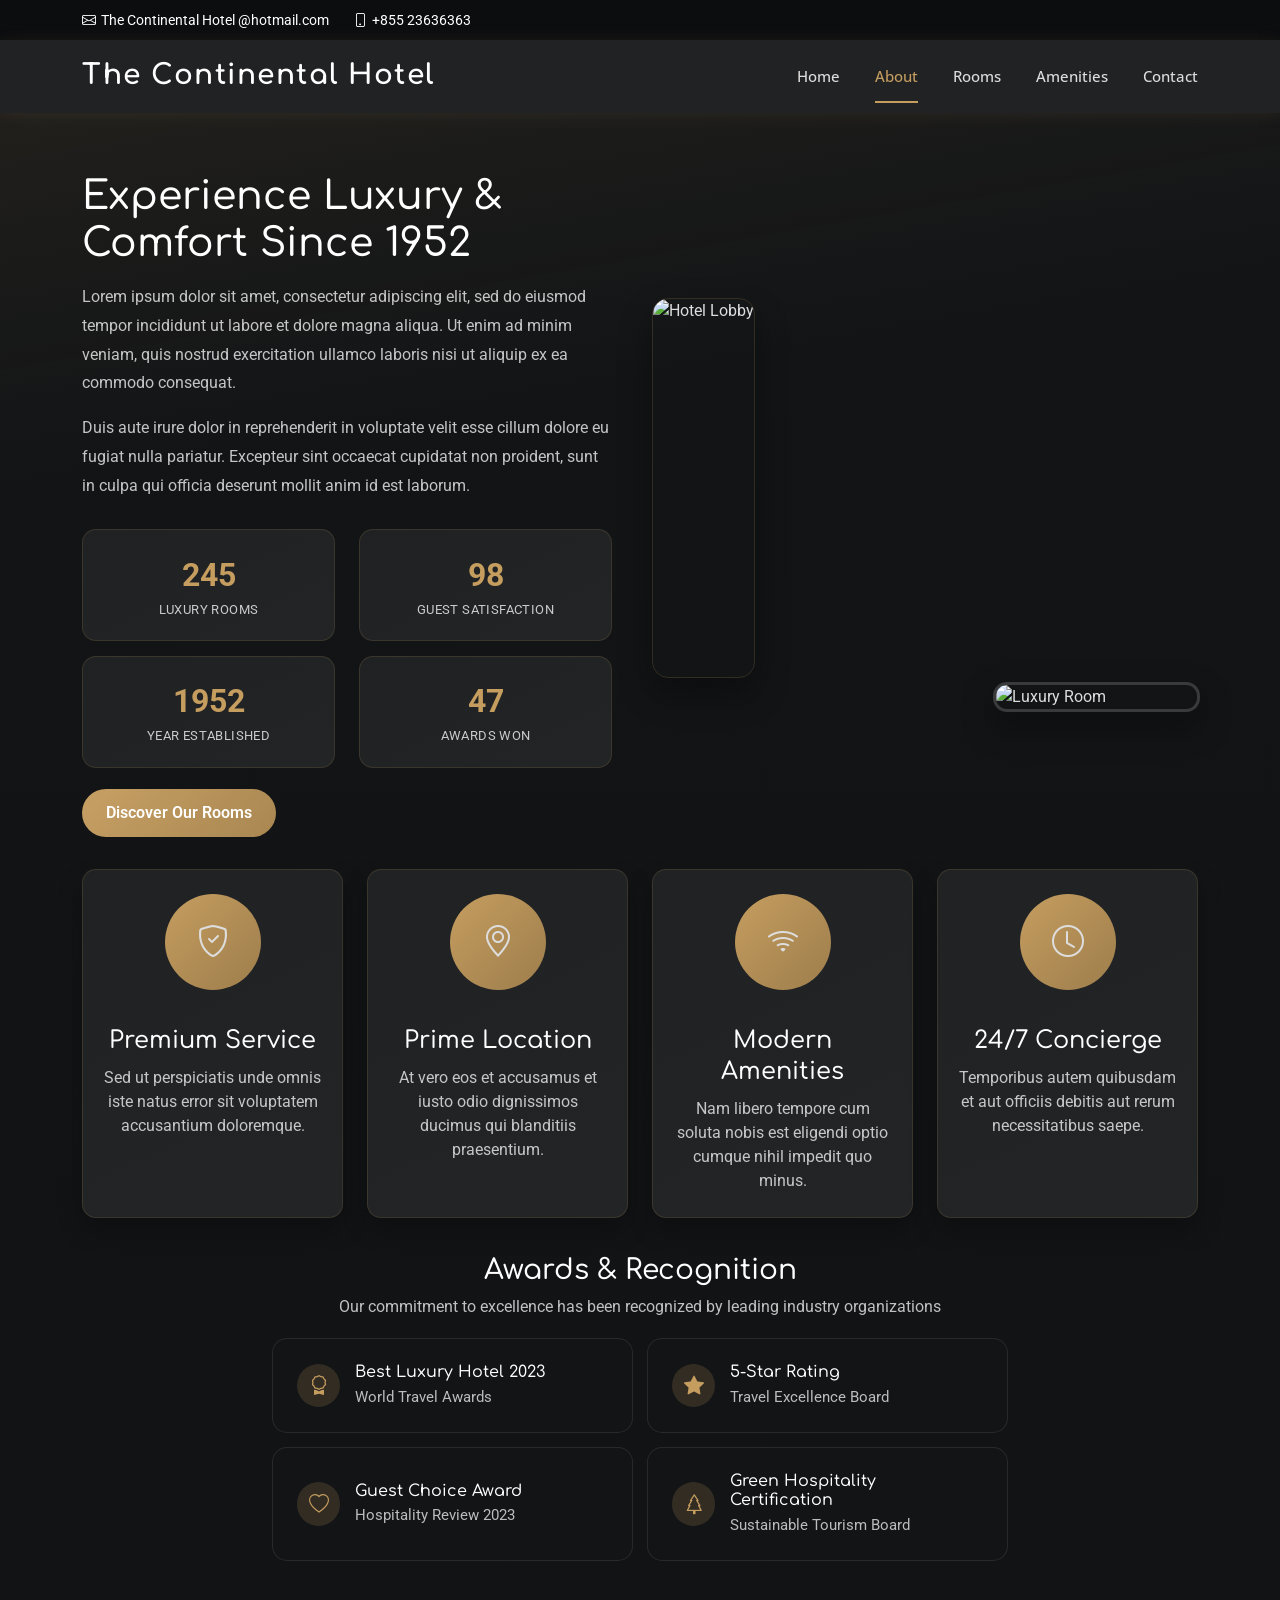
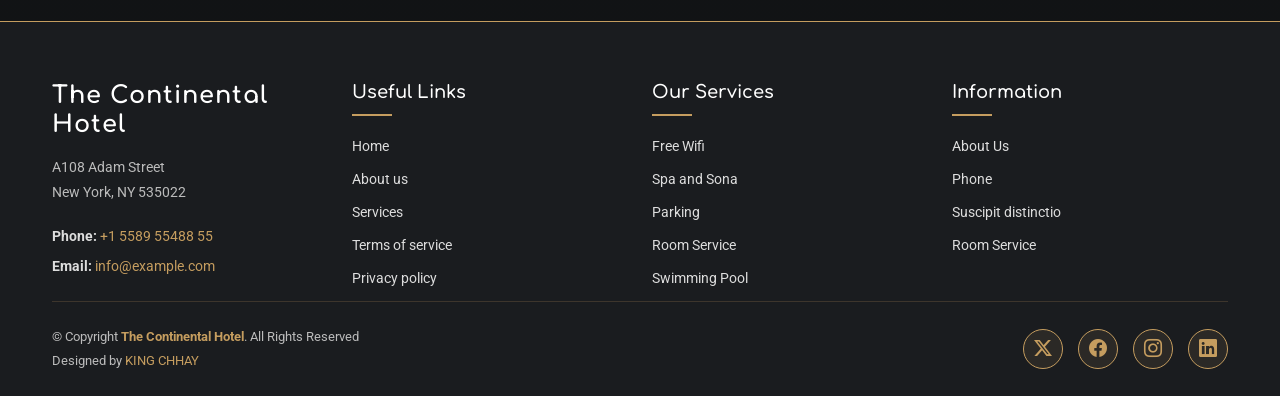
==== commit 6e822e44: "final" ====
--- a/pages/About.html
+++ b/pages/About.html
@@ -102,7 +102,7 @@
                             </div>
 
                             <div class="btn-wrapper">
-                                <a href="rooms.html" class="btn btn-primary">Discover Our Rooms</a>
+                                <a href="../pages/Rooms.html" class="btn btn-primary">Discover Our Rooms</a>
                             </div>
                         </div>
                     </div>
@@ -219,260 +219,6 @@
             </div>
 
         </section><!-- /About Section -->
-
-        <!-- Rooms Showcase Section -->
-        <section id="rooms-showcase" class="rooms-showcase section">
-
-            <!-- Section Title -->
-            <div class="container section-title aos-init aos-animate" data-aos="fade-up">
-                <h2>Rooms</h2>
-                <p>Necessitatibus eius consequatur ex aliquid fuga eum quidem sint consectetur velit</p>
-            </div><!-- End Section Title -->
-
-            <div class="container aos-init aos-animate" data-aos="fade-up" data-aos-delay="100">
-
-                <div class="row gy-4">
-                    <div class="col-lg-6 aos-init aos-animate" data-aos="zoom-in" data-aos-delay="200">
-                        <div class="featured-suite-container">
-                            <div class="suite-header">
-                                <div class="suite-category">
-                                    <span class="category-pill">Signature Collection</span>
-                                </div>
-                                <div class="suite-title">
-                                    <h3>Royal Ocean Penthouse</h3>
-                                    <div class="suite-location">
-                                        <i class="bi bi-geo-alt"></i>
-                                        <span>32nd Floor • Panoramic Views</span>
-                                    </div>
-                                </div>
-                            </div>
-
-                            <div class="suite-image-wrapper">
-                                <img src="https://bootstrapmade.com/content/demo/NiceHotel/assets/img/hotel/room-8.webp" alt="Royal Ocean Penthouse" class="img-fluid">
-                                <div class="suite-overlay">
-                                    <div class="suite-specs-row">
-                                        <div class="spec-badge">
-                                            <i class="bi bi-people"></i>
-                                            <span>8 Guests</span>
-                                        </div>
-                                        <div class="spec-badge">
-                                            <i class="bi bi-house"></i>
-                                            <span>250m²</span>
-                                        </div>
-                                        <div class="spec-badge">
-                                            <i class="bi bi-water"></i>
-                                            <span>Ocean View</span>
-                                        </div>
-                                    </div>
-                                </div>
-                            </div>
-
-                            <div class="suite-info">
-                                <p class="suite-description">Ut enim ad minim veniam, quis nostrud exercitation ullamco
-                                    laboris nisi ut aliquip ex ea commodo consequat. Duis aute irure dolor in
-                                    reprehenderit voluptate velit esse cillum dolore.</p>
-
-                                <div class="suite-highlights">
-                                    <div class="highlight-item">
-                                        <i class="bi bi-shield-check"></i>
-                                        <span>Private Concierge</span>
-                                    </div>
-                                    <div class="highlight-item">
-                                        <i class="bi bi-car-front"></i>
-                                        <span>Valet Parking</span>
-                                    </div>
-                                    <div class="highlight-item">
-                                        <i class="bi bi-cup-hot"></i>
-                                        <span>24/7 Room Service</span>
-                                    </div>
-                                </div>
-
-                                <div class="suite-booking">
-                                    <div class="pricing-info">
-                                        <span class="rate">$899</span>
-                                        <span class="period">/night</span>
-                                    </div>
-                                    <a href="room-details.html" class="reserve-btn">Reserve Now</a>
-                                </div>
-                            </div>
-                        </div>
-                    </div><!-- End Featured Suite -->
-
-                    <div class="col-lg-6">
-                        <div class="room-selection-grid">
-
-                            <div class="selection-item aos-init aos-animate" data-aos="slide-up" data-aos-delay="250">
-                                <div class="item-image">
-                                    <img src="https://bootstrapmade.com/content/demo/NiceHotel/assets/img/hotel/room-3.webp" alt="Deluxe Room" class="img-fluid">
-                                    <div class="price-overlay">$199</div>
-                                </div>
-                                <div class="item-details">
-                                    <h5>Deluxe Garden Room</h5>
-                                    <div class="room-features">
-                                        <span><i class="bi bi-tree"></i>Garden</span>
-                                        <span><i class="bi bi-door-open"></i>Balcony</span>
-                                    </div>
-                                    <a href="room-details.html" class="view-btn">View Details</a>
-                                </div>
-                            </div><!-- End Selection Item -->
-
-                            <div class="selection-item aos-init aos-animate" data-aos="slide-up" data-aos-delay="300">
-                                <div class="item-image">
-                                    <img src="https://bootstrapmade.com/content/demo/NiceHotel/assets/img/hotel/room-11.webp" alt="Business Suite" class="img-fluid">
-                                    <div class="price-overlay">$379</div>
-                                </div>
-                                <div class="item-details">
-                                    <h5>Executive Business Suite</h5>
-                                    <div class="room-features">
-                                        <span><i class="bi bi-briefcase"></i>Office</span>
-                                        <span><i class="bi bi-building"></i>City View</span>
-                                    </div>
-                                    <a href="room-details.html" class="view-btn">View Details</a>
-                                </div>
-                            </div><!-- End Selection Item -->
-
-                            <div class="selection-item aos-init aos-animate" data-aos="slide-up" data-aos-delay="350">
-                                <div class="item-image">
-                                    <img src="https://bootstrapmade.com/content/demo/NiceHotel/assets/img/hotel/room-15.webp" alt="Family Suite" class="img-fluid">
-                                    <div class="price-overlay">$459</div>
-                                </div>
-                                <div class="item-details">
-                                    <h5>Family Connected Suite</h5>
-                                    <div class="room-features">
-                                        <span><i class="bi bi-people"></i>Family</span>
-                                        <span><i class="bi bi-controller"></i>Gaming</span>
-                                    </div>
-                                    <a href="room-details.html" class="view-btn">View Details</a>
-                                </div>
-                            </div><!-- End Selection Item -->
-
-                            <div class="selection-item aos-init aos-animate" data-aos="slide-up" data-aos-delay="400">
-                                <div class="item-image">
-                                    <img src="https://bootstrapmade.com/content/demo/NiceHotel/assets/img/hotel/room-9.webp" alt="Spa Suite" class="img-fluid">
-                                    <div class="price-overlay">$529</div>
-                                </div>
-                                <div class="item-details">
-                                    <h5>Wellness Spa Suite</h5>
-                                    <div class="room-features">
-                                        <span><i class="bi bi-heart"></i>Spa</span>
-                                        <span><i class="bi bi-droplet"></i>Jacuzzi</span>
-                                    </div>
-                                    <a href="room-details.html" class="view-btn">View Details</a>
-                                </div>
-                            </div><!-- End Selection Item -->
-
-                        </div>
-                    </div>
-
-                </div>
-
-                <div class="row accommodation-overview mt-5">
-                    <div class="col-lg-2 col-6 aos-init aos-animate" data-aos="fade-up" data-aos-delay="450">
-                        <div class="overview-card">
-                            <div class="overview-image">
-                                <img src="https://bootstrapmade.com/content/demo/NiceHotel/assets/img/hotel/room-2.webp" alt="Standard Room" class="img-fluid">
-                            </div>
-                            <div class="overview-content">
-                                <h6>Standard Room</h6>
-                                <div class="starting-price">From $149</div>
-                                <div class="room-amenities">
-                                    <i class="bi bi-wifi"></i>
-                                    <i class="bi bi-tv"></i>
-                                </div>
-                            </div>
-                        </div>
-                    </div><!-- End Overview Card -->
-
-                    <div class="col-lg-2 col-6 aos-init aos-animate" data-aos="fade-up" data-aos-delay="500">
-                        <div class="overview-card">
-                            <div class="overview-image">
-                                <img src="https://bootstrapmade.com/content/demo/NiceHotel/assets/img/hotel/room-7.webp" alt="Superior Room" class="img-fluid">
-                            </div>
-                            <div class="overview-content">
-                                <h6>Superior King</h6>
-                                <div class="starting-price">From $219</div>
-                                <div class="room-amenities">
-                                    <i class="bi bi-cup-hot"></i>
-                                    <i class="bi bi-snow"></i>
-                                </div>
-                            </div>
-                        </div>
-                    </div><!-- End Overview Card -->
-
-                    <div class="col-lg-2 col-6 aos-init aos-animate" data-aos="fade-up" data-aos-delay="550">
-                        <div class="overview-card">
-                            <div class="overview-image">
-                                <img src="https://bootstrapmade.com/content/demo/NiceHotel/assets/img/hotel/room-13.webp" alt="Junior Suite" class="img-fluid">
-                            </div>
-                            <div class="overview-content">
-                                <h6>Junior Suite</h6>
-                                <div class="starting-price">From $299</div>
-                                <div class="room-amenities">
-                                    <i class="bi bi-door-open"></i>
-                                    <i class="bi bi-telephone"></i>
-                                </div>
-                            </div>
-                        </div>
-                    </div><!-- End Overview Card -->
-
-                    <div class="col-lg-2 col-6 aos-init aos-animate" data-aos="fade-up" data-aos-delay="600">
-                        <div class="overview-card">
-                            <div class="overview-image">
-                                <img src="https://bootstrapmade.com/content/demo/NiceHotel/assets/img/hotel/room-18.webp" alt="Premium Suite" class="img-fluid">
-                            </div>
-                            <div class="overview-content">
-                                <h6>Premium Suite</h6>
-                                <div class="starting-price">From $429</div>
-                                <div class="room-amenities">
-                                    <i class="bi bi-water"></i>
-                                    <i class="bi bi-award"></i>
-                                </div>
-                            </div>
-                        </div>
-                    </div><!-- End Overview Card -->
-
-                    <div class="col-lg-2 col-6 aos-init aos-animate" data-aos="fade-up" data-aos-delay="650">
-                        <div class="overview-card">
-                            <div class="overview-image">
-                                <img src="https://bootstrapmade.com/content/demo/NiceHotel/assets/img/hotel/room-16.webp" alt="Presidential Suite" class="img-fluid">
-                            </div>
-                            <div class="overview-content">
-                                <h6>Presidential</h6>
-                                <div class="starting-price">From $799</div>
-                                <div class="room-amenities">
-                                    <i class="bi bi-star"></i>
-                                    <i class="bi bi-gem"></i>
-                                </div>
-                            </div>
-                        </div>
-                    </div><!-- End Overview Card -->
-
-                    <div class="col-lg-2 col-6 aos-init aos-animate" data-aos="fade-up" data-aos-delay="700">
-                        <div class="overview-card special-offer">
-                            <div class="offer-content">
-                                <div class="offer-icon">
-                                    <i class="bi bi-percent"></i>
-                                </div>
-                                <h6>Special Offers</h6>
-                                <p>Early Bird Discounts</p>
-                                <a href="offers.html" class="offer-link">View Deals</a>
-                            </div>
-                        </div>
-                    </div><!-- End Overview Card -->
-
-                </div>
-
-                <div class="text-center mt-5 aos-init aos-animate" data-aos="fade-up" data-aos-delay="750">
-                    <a href="rooms.html" class="explore-rooms-btn">
-                        <span>Browse All Accommodations</span>
-                        <i class="bi bi-arrow-right"></i>
-                    </a>
-                </div>
-
-            </div>
-
-        </section><!-- /Rooms Showcase Section -->
-
     </main>
  <footer class="footer">
     <div class="container">
